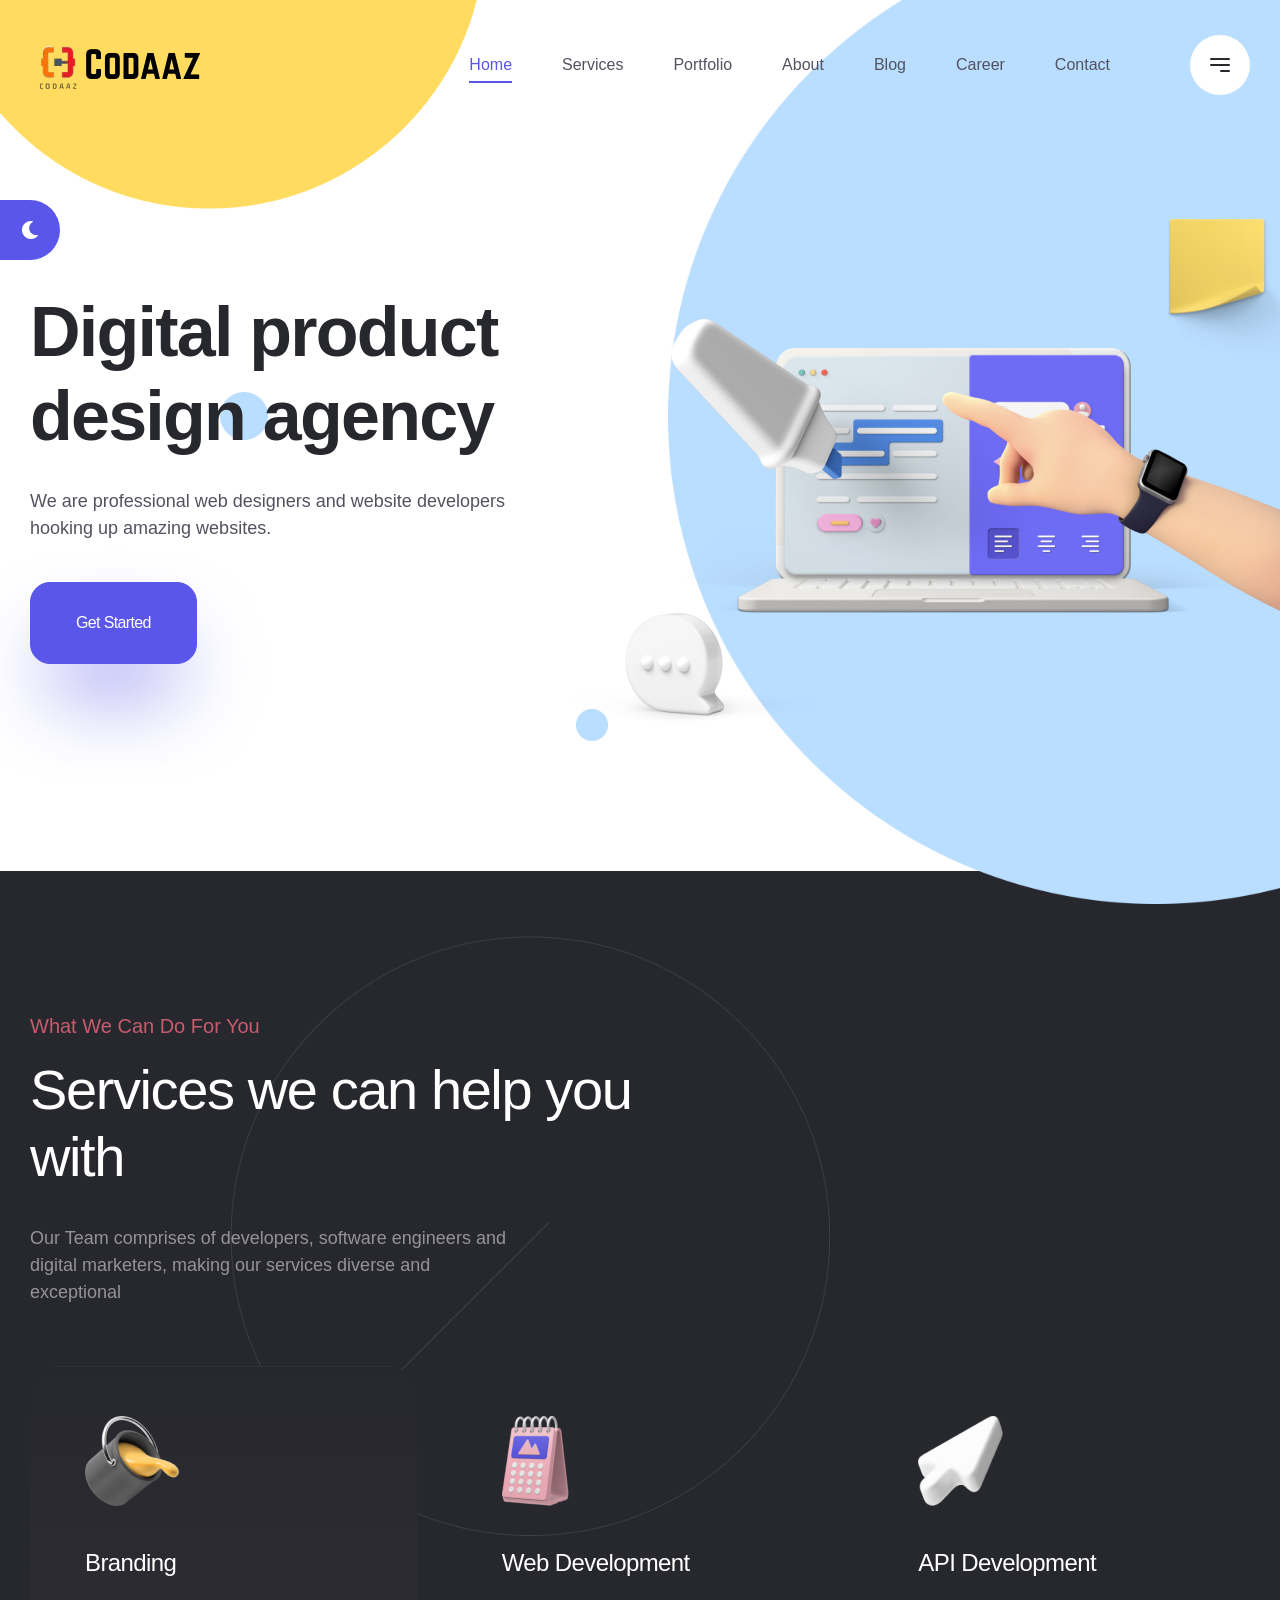
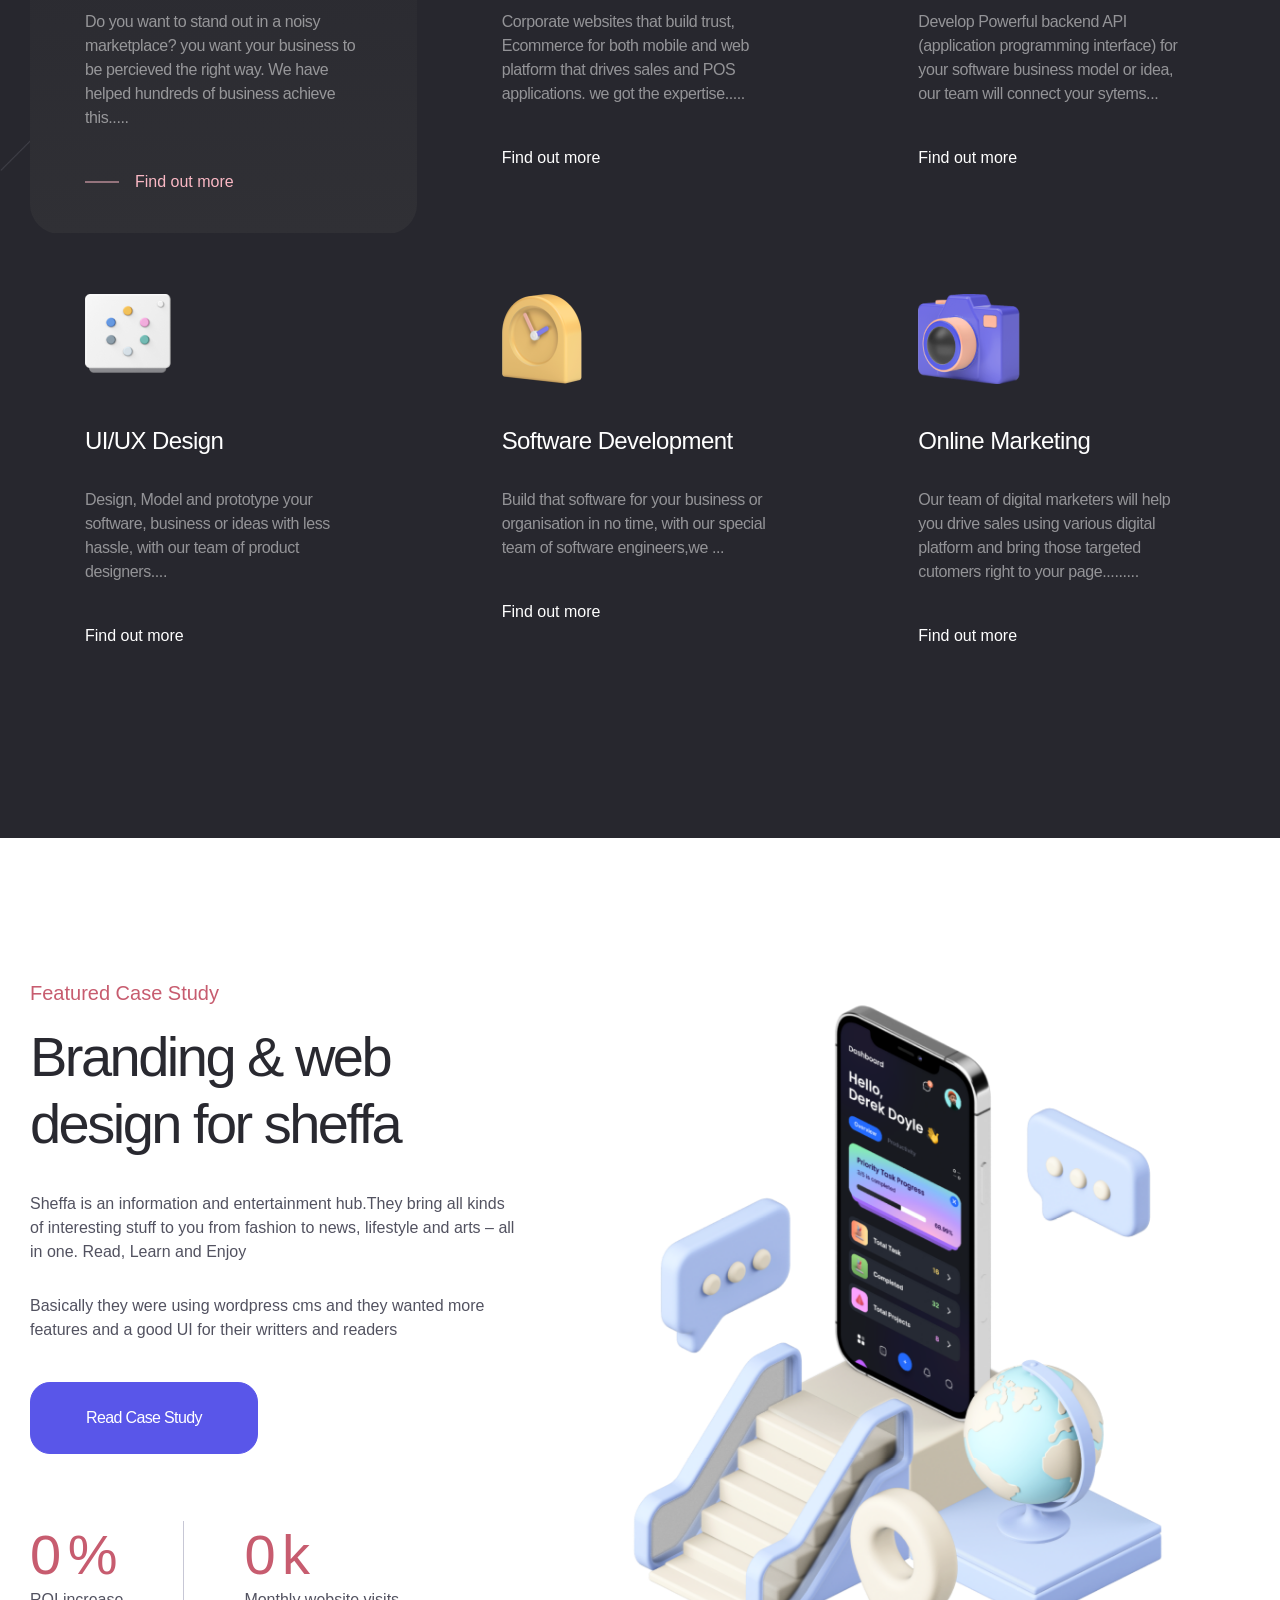
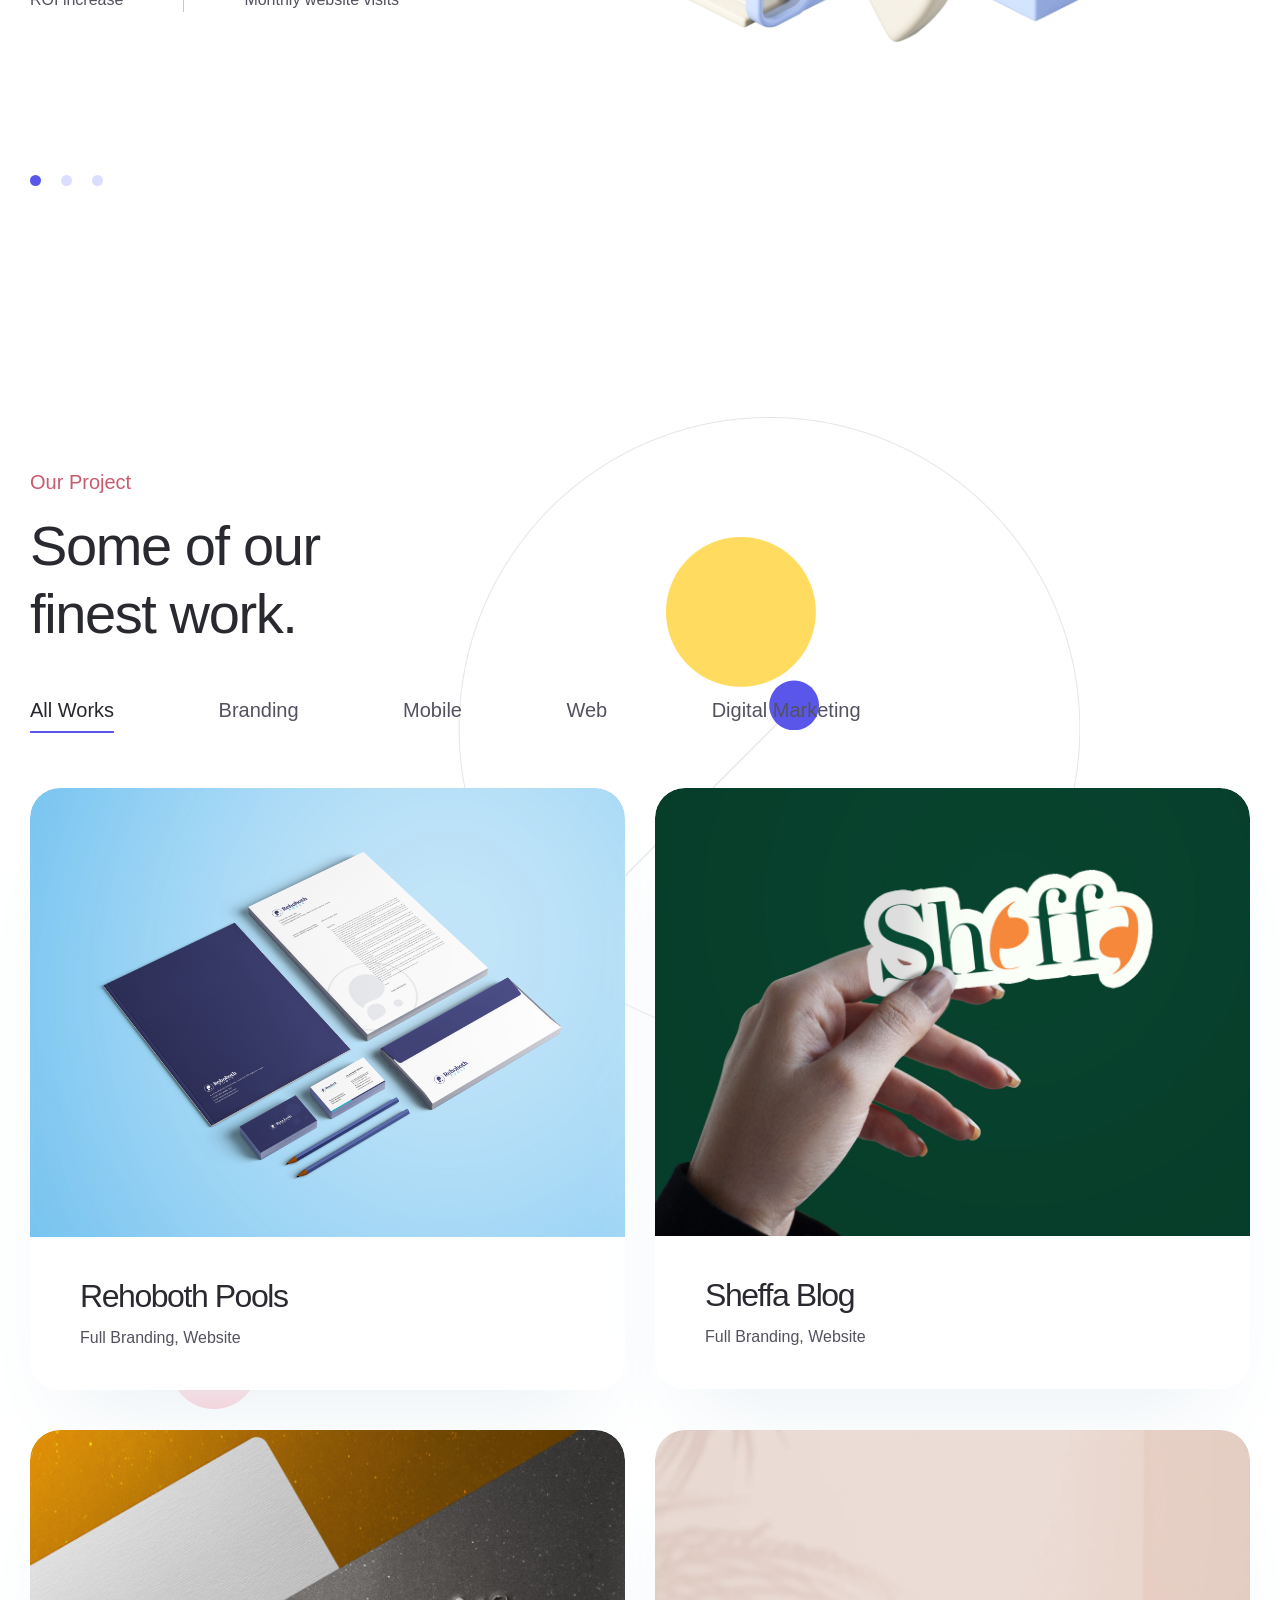
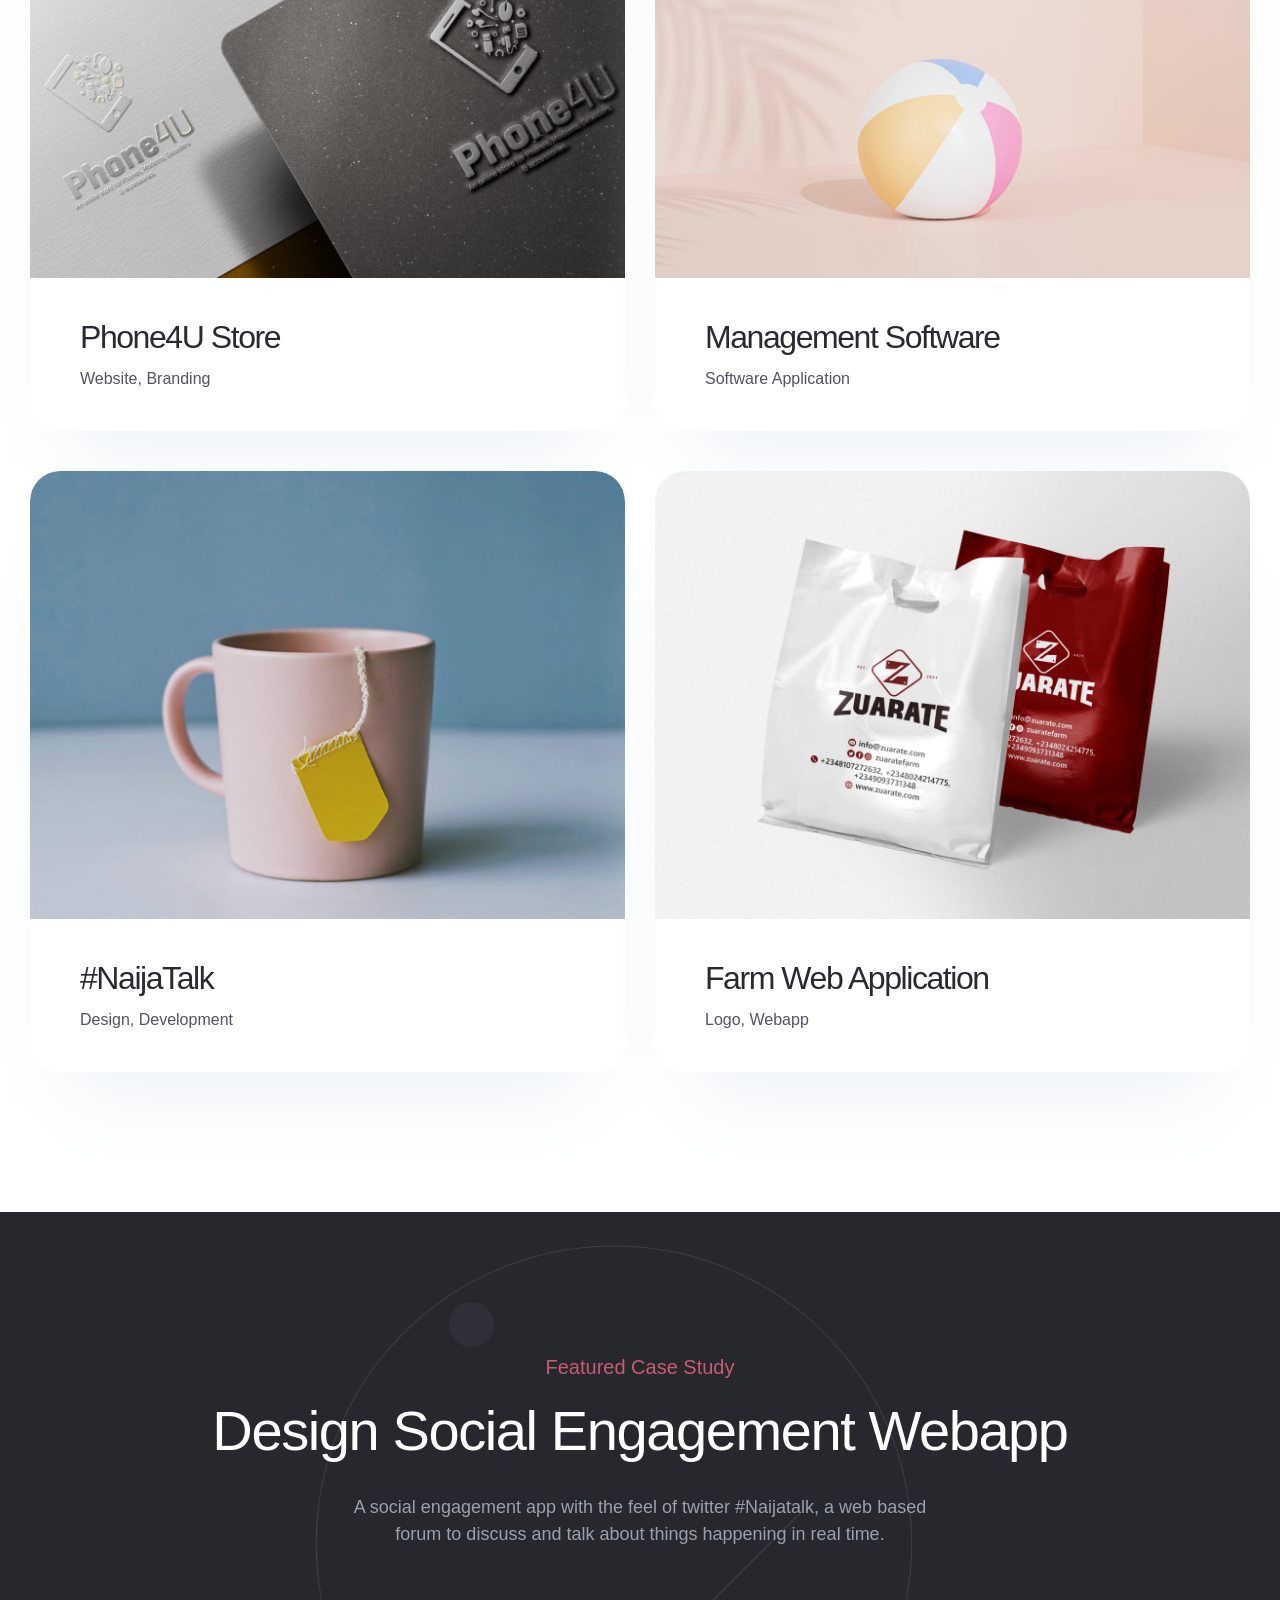
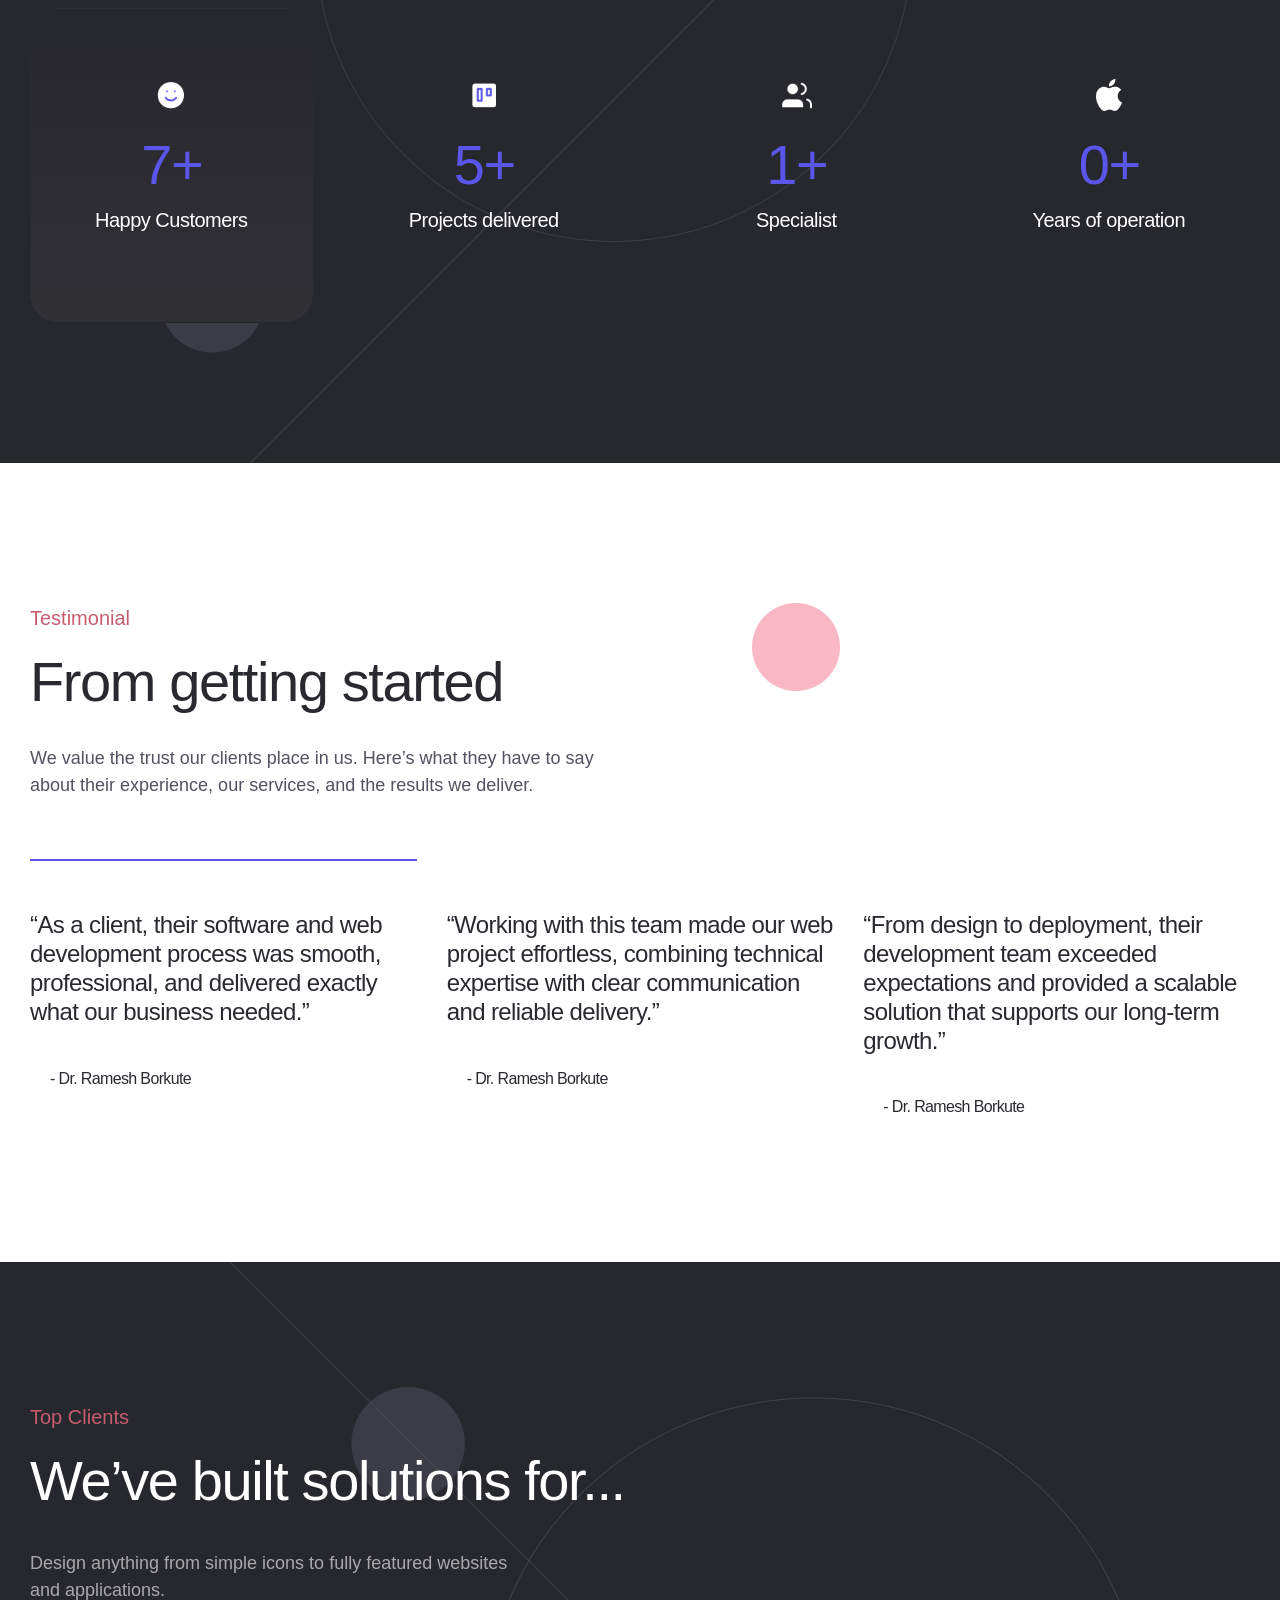
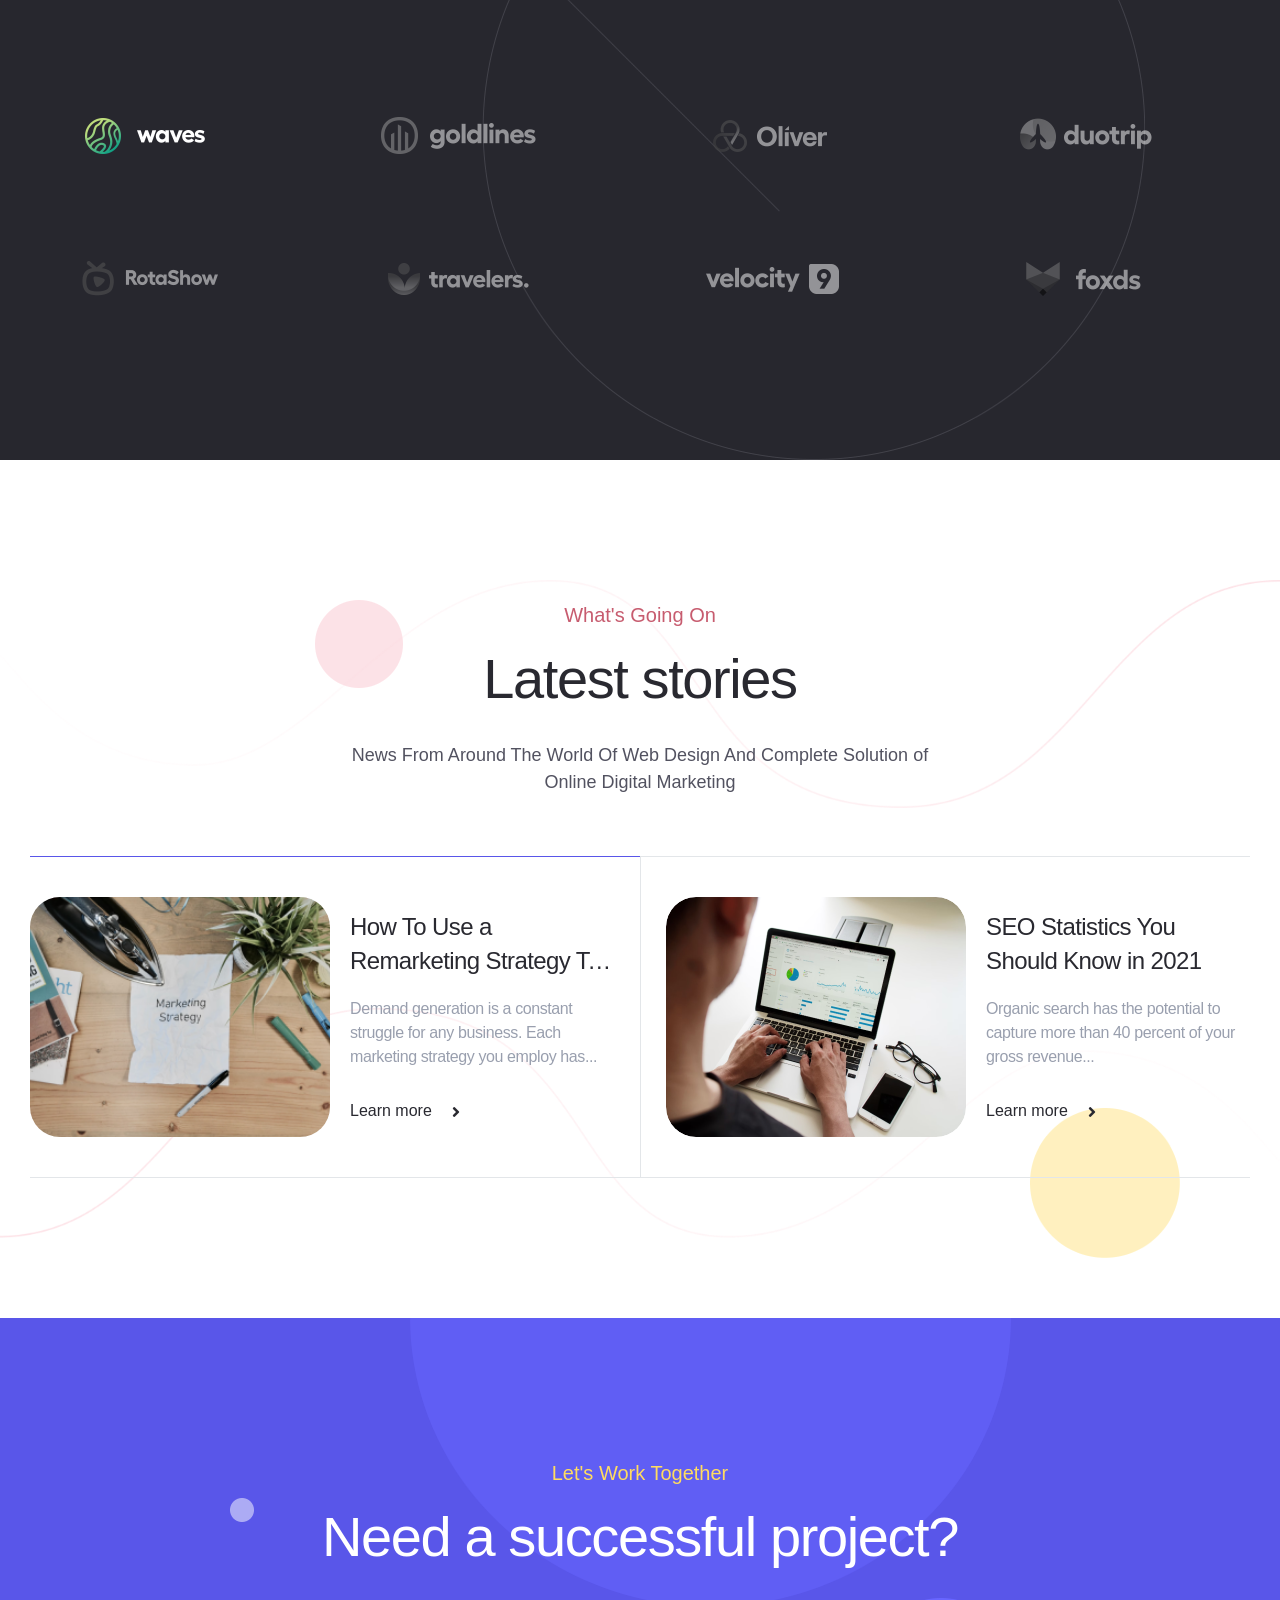
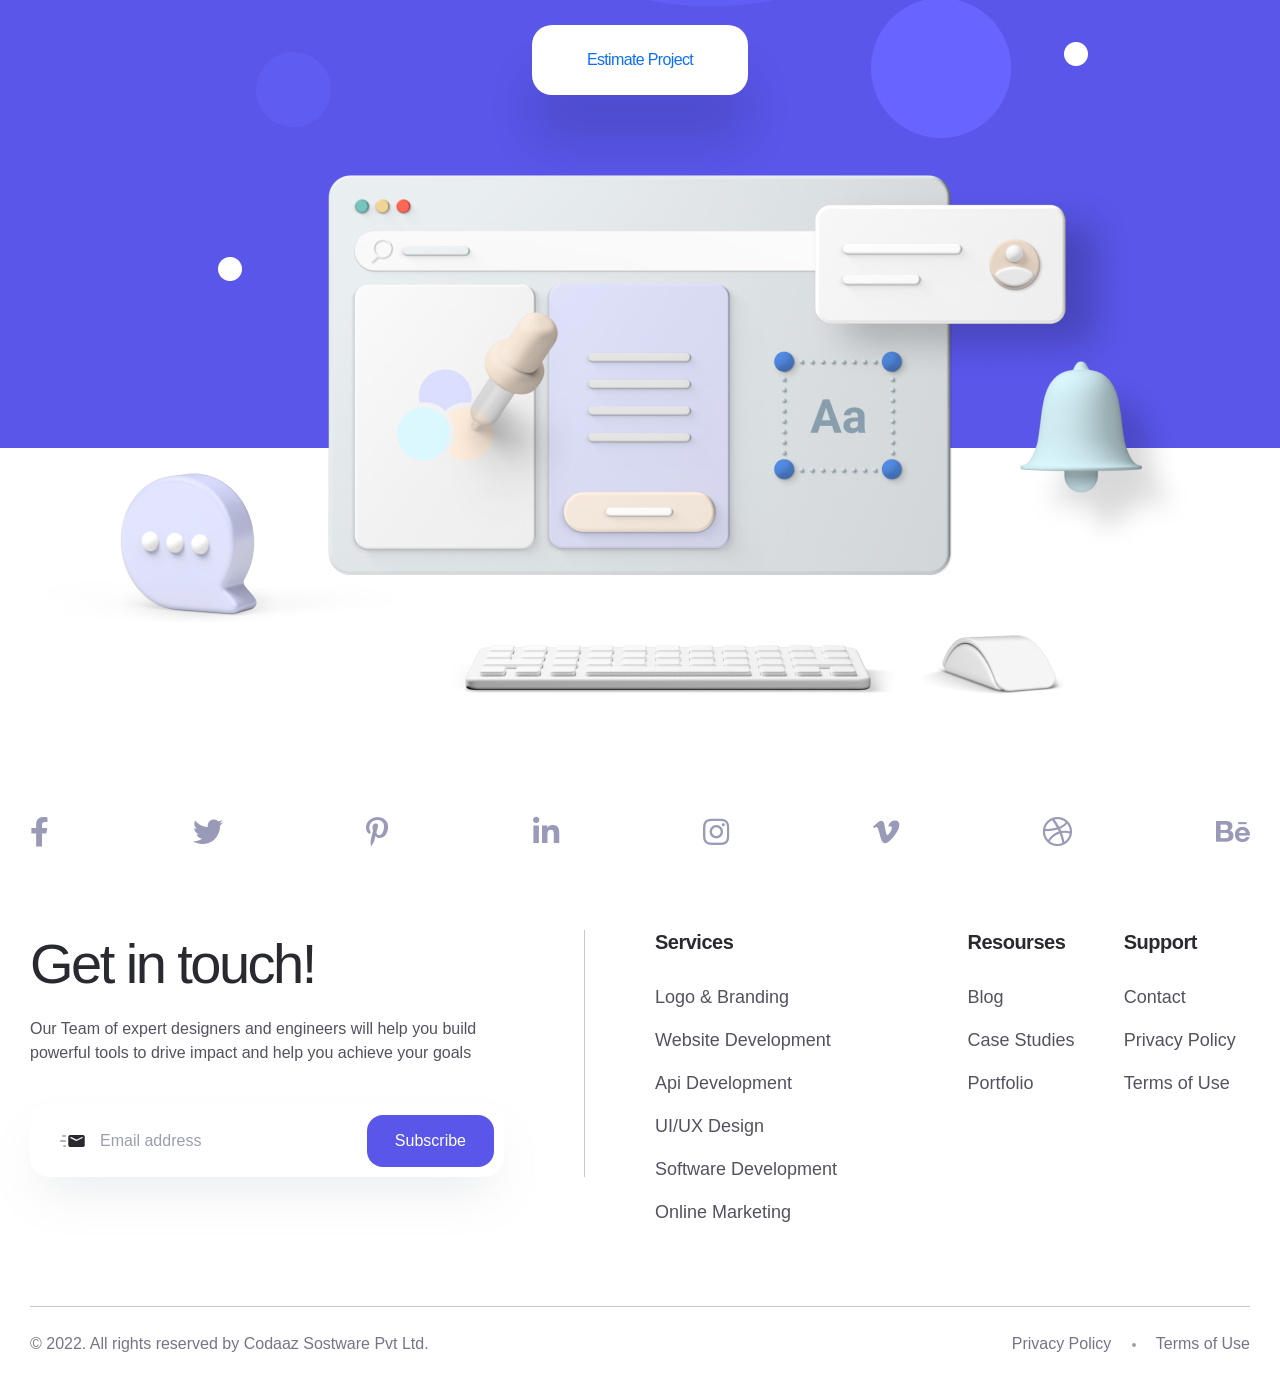
==== index.html @ ac92e52f "Initial commit Initial commit" ====
﻿<!DOCTYPE html>
<html class="no-js" lang="en">

<head>
    <!-- Meta Data -->
    <meta charset="UTF-8">
    <meta http-equiv="X-UA-Compatible" content="IE=edge">
    <title>Codaaz | Hire developers & Provide Digital Solution</title>
    <meta name="description" content="">
    <meta name="viewport" content="width=device-width, initial-scale=1, shrink-to-fit=no">
    <!-- Favicon -->
    <link rel="shortcut icon" type="image/x-icon" href="assets/media/favicon_io (1)/android-chrome-192x192.png">
    <link rel="shortcut icon" type="image/x-icon" href="assets/media/favicon_io (1)/android-chrome-512x512.png">
    <link rel="shortcut icon" type="image/x-icon" href="assets/media/favicon_io (1)/apple-touch-icon.png">
    <link rel="shortcut icon" type="image/x-icon" href="assets/media/favicon_io (1)/favicon-16x16.png">
    <link rel="shortcut icon" type="image/x-icon" href="assets/media/favicon_io (1)/favicon-32x32.png">
    <link rel="shortcut icon" type="image/x-icon" href="assets/media/favicon_io (1)/favicon.ico">
    <link rel="stylesheet" href="assets/css/vendor/bootstrap.min.css">
    <link rel="stylesheet" href="assets/css/vendor/font-awesome.css">
    <link rel="stylesheet" href="assets/css/vendor/slick.css">
    <link rel="stylesheet" href="assets/css/vendor/slick-theme.css">
    <link rel="stylesheet" href="assets/css/vendor/sal.css">
    <link rel="stylesheet" href="assets/css/vendor/magnific-popup.css">
    <link rel="stylesheet" href="assets/css/vendor/green-audio-player.min.css">

    <!-- Site Stylesheet -->
    <link rel="stylesheet" href="assets/css/app.css">

</head>

<body class="sticky-header">
    
    <a href="#main-wrapper" id="backto-top" class="back-to-top">
        <i class="far fa-angle-double-up"></i>
    </a>

    <!-- Preloader Start Here -->
    <div id="preloader"></div>
    <!-- Preloader End Here -->

    <div class="my_switcher d-none d-lg-block">
        <ul>
            <li title="Light Mode">
                <a href="javascript:void(0)" class="setColor light" data-theme="light">
                    <i class="fal fa-lightbulb-on"></i>
                </a>
            </li>
            <li title="Dark Mode">
                <a href="javascript:void(0)" class="setColor dark" data-theme="dark">
                    <i class="fas fa-moon"></i>
                </a>
            </li>
        </ul>
    </div>

    <div id="main-wrapper" class="main-wrapper">

        <!--=====================================-->
        <!--=        Header Area Start       	=-->
        <!--=====================================-->
        <header class="header axil-header header-style-1">
            <div id="axil-sticky-placeholder"></div>
            <div class="axil-mainmenu">
                <div class="container">
                    <div class="header-navbar">
                        <div class="header-logo">
                            <a href="index-1.html"><img class="light-version-logo" src="assets/media/Codaaz1-logo.png" alt="logo"></a>
                            <a href="index-1.html"><img class="dark-version-logo" src="assets/media/Codaaz2-logo.png" alt="logo"></a>
                            <a href="index-1.html"><img class="sticky-logo" src="assets/media/Codaaz1-logo.png" alt="logo"></a>
                        </div>
                        <div class="header-main-nav">
                            <!-- Start Mainmanu Nav -->
                            <nav class="mainmenu-nav" id="mobilemenu-popup">
                                <div class="d-block d-lg-none">
                                    <div class="mobile-nav-header">
                                        <div class="mobile-nav-logo">
                                            <a href="index-1.html">
                                                <img class="light-mode" src="assets/media/Codaaz1-logo.png" alt="Site Logo">
                                                <img class="dark-mode" src="assets/media/Codaaz2-logo.png" alt="Site Logo">
                                            </a>
                                        </div>
                                        <button class="mobile-menu-close" data-bs-dismiss="offcanvas"><i class="fas fa-times"></i></button>
                                    </div>
                                </div>
                                <ul class="mainmenu">
                                    <li><a href="index.html">Home</a></li>
                                    <li><a href="service.html">Services</a></li>
                                    <li><a href="portfolio.html">Portfolio</a></li>
                                    <li><a href="about-us.html">About</a></li>                                    
                                    <li><a href="blog.html">Blog</a></li>
                                    <li><a href="careers.html">Career</a></li>
                                    <li><a href="contact.html">Contact</a></li>
                                </ul>
                            </nav>
                            <!-- End Mainmanu Nav -->
                        </div>
                        <div class="header-action">
                            <ul class="list-unstyled">
                                <li class="sidemenu-btn d-lg-block d-none">
                                    <button class="btn-wrap" data-bs-toggle="offcanvas" data-bs-target="#offcanvasMenuRight">
                                        <span></span>
                                        <span></span>
                                        <span></span>
                                    </button>
                                </li>
                                <li class="mobile-menu-btn sidemenu-btn d-lg-none d-block">
                                    <button class="btn-wrap" data-bs-toggle="offcanvas" data-bs-target="#mobilemenu-popup">
                                        <span></span>
                                        <span></span>
                                        <span></span>
                                    </button>
                                </li>
                                <li class="my_switcher d-block d-lg-none">
                                    <ul>
                                        <li title="Light Mode">
                                            <a href="javascript:void(0)" class="setColor light" data-theme="light">
                                                <i class="fal fa-lightbulb-on"></i>
                                            </a>
                                        </li>
                                        <li title="Dark Mode">
                                            <a href="javascript:void(0)" class="setColor dark" data-theme="dark">
                                                <i class="fas fa-moon"></i>
                                            </a>
                                        </li>
                                    </ul>
                                </li>
                            </ul>
                        </div>
                    </div>
                </div>
            </div>
        </header>
        <!--=====================================-->
        <!--=        Banner Area Start         =-->
        <!--=====================================-->
        <section class="banner banner-style-1">
            <div class="container">
                <div class="row align-items-center">
                    <div class="col-lg-6">
                        <div class="banner-content" data-sal="slide-up" data-sal-duration="1000" data-sal-delay="100">
                            <h1 class="title">Digital product design agency</h1>
                            <span class="subtitle">We are professional web designers and website developers hooking up amazing websites.</span>
                            <a href="contact.html" class="axil-btn btn-fill-primary btn-large">Get Started</a>
                        </div>
                    </div>
                    <div class="col-lg-6">
                        <div class="banner-thumbnail">
                            <div class="large-thumb" data-sal="zoom-in" data-sal-duration="500" data-sal-delay="300">
                                <img src="assets/media/banner/laptop.png" alt="Laptop">
                            </div>
                            <ul class="list-unstyled shape-group">
                                <li class="shape shape-1" data-sal="slide-right" data-sal-duration="500" data-sal-delay="400">
                                    <img src="assets/media/banner/marker.png" alt="Marker">
                                </li>
                                <li class="shape shape-2" data-sal="slide-right" data-sal-duration="500" data-sal-delay="500">
                                    <img src="assets/media/banner/chat-icon.png" alt="Chat">
                                </li>
                                <li class="shape shape-3" data-sal="slide-left" data-sal-duration="500" data-sal-delay="600">
                                    <img src="assets/media/banner/sticker.png" alt="sticker">
                                </li>
                            </ul>
                        </div>
                    </div>
                </div>
            </div>
            <ul class="list-unstyled shape-group-13">
                <li class="shape shape-1" data-sal="slide-down" data-sal-duration="500" data-sal-delay="100">
                    <img src="assets/media/others/bubble-18.png" alt="Bubble">
                </li>
                <li class="shape shape-2" data-sal="slide-left" data-sal-duration="500" data-sal-delay="200">
                    <img src="assets/media/others/bubble-19.png" alt="Bubble">
                </li>
                <li class="shape shape-3" data-sal="slide-left" data-sal-duration="500" data-sal-delay="700">
                    <img src="assets/media/others/hand-2.png" alt="Hand">
                </li>
                <li class="shape shape-4" data-sal="slide-left" data-sal-duration="500" data-sal-delay="700">
                    <img src="assets/media/others/bubble-14.png" alt="Bubble">
                </li>
                <li class="shape shape-5" data-sal="slide-left" data-sal-duration="500" data-sal-delay="700">
                    <img src="assets/media/others/bubble-14.png" alt="Bubble">
                </li>
            </ul>
        </section>
        <!--=====================================-->
        <!--=        Service Area Start         =-->
        <!--=====================================-->
        <section class="section section-padding-equal bg-color-dark">
            <div class="container">
                <div class="section-heading heading-light-left">
                    <span class="subtitle">What We Can Do For You</span>
                    <h2 class="title">Services we can help you with</h2>
                    <p class="opacity-50">Our Team comprises of developers, software engineers and digital marketers, making our services diverse and exceptional</p>
                </div>
                <div class="row">
                    <div class="col-lg-4 col-md-6" data-sal="slide-up" data-sal-duration="800" data-sal-delay="100">
                        <div class="services-grid active">
                            <div class="thumbnail">
                                <img src="assets/media/icon/icon-1.png" alt="icon">
                            </div>
                            <div class="content">
                                <h5 class="title"> <a href="service-design.html">Branding</a></h5>
                                <p>Do you want to stand out in a noisy marketplace? you want your business to be percieved the right way. We have helped hundreds of business achieve this.....</p>
                                <a href="service-design.html" class="more-btn">Find out more</a>
                            </div>
                        </div>
                    </div>
                    <div class="col-lg-4 col-md-6" data-sal="slide-up" data-sal-duration="800" data-sal-delay="200">
                        <div class="services-grid">
                            <div class="thumbnail">
                                <img src="assets/media/icon/icon-2.png" alt="icon">
                            </div>
                            <div class="content">
                                <h5 class="title"> <a href="service-development.html">Web Development</a></h5>
                                <p>Corporate websites that build trust, Ecommerce for both mobile and web platform that drives sales and POS applications. we got the expertise.....</p>
                                <a href="service-development.html" class="more-btn">Find out more</a>
                            </div>
                        </div>
                    </div>
                    <div class="col-lg-4 col-md-6" data-sal="slide-up" data-sal-duration="800" data-sal-delay="300">
                        <div class="services-grid">
                            <div class="thumbnail">
                                <img src="assets/media/icon/icon-3.png" alt="icon">
                            </div>
                            <div class="content">
                                <h5 class="title"> <a href="service-marketing.html">API Development</a></h5>
                                <p>Develop Powerful backend API (application programming interface) for your software business model or idea, our team will connect your sytems...</p>
                                <a href="service-marketing.html" class="more-btn">Find out more</a>
                            </div>
                        </div>
                    </div>
                    <div class="col-lg-4 col-md-6" data-sal="slide-up" data-sal-duration="800" data-sal-delay="100">
                        <div class="services-grid">
                            <div class="thumbnail">
                                <img src="assets/media/icon/icon-4.png" alt="icon">
                            </div>
                            <div class="content">
                                <h5 class="title"> <a href="service-business.html">UI/UX Design</a></h5>
                                <p>Design, Model and prototype your software, business or ideas with less hassle, with our team of product designers....</p>
                                <a href="service-business.html" class="more-btn">Find out more</a>
                            </div>
                        </div>
                    </div>
                    <div class="col-lg-4 col-md-6" data-sal="slide-up" data-sal-duration="800" data-sal-delay="200">
                        <div class="services-grid">
                            <div class="thumbnail">
                                <img src="assets/media/icon/icon-5.png" alt="icon">
                            </div>
                            <div class="content">
                                <h5 class="title"> <a href="service-technology.html">Software Development</a></h5>
                                <p>Build that software for your business or organisation in no time, with our special team of software engineers,we ...</p>
                                <a href="service-technology.html" class="more-btn">Find out more</a>
                            </div>
                        </div>
                    </div>
                    <div class="col-lg-4 col-md-6" data-sal="slide-up" data-sal-duration="800" data-sal-delay="300">
                        <div class="services-grid">
                            <div class="thumbnail">
                                <img src="assets/media/icon/icon-6.png" alt="icon">
                            </div>
                            <div class="content">
                                <h5 class="title"> <a href="service-content-strategy.html">Online Marketing</a></h5>
                                <p>Our team of digital marketers will help you drive sales using various digital platform and bring those targeted cutomers right to your page.........</p>
                                <a href="service-content-strategy.html" class="more-btn">Find out more</a>
                            </div>
                        </div>
                    </div>
                </div>
            </div>
            <ul class="list-unstyled shape-group-10">
                <li class="shape shape-1"><img src="assets/media/others/circle-1.png" alt="Circle"></li>
                <li class="shape shape-2"><img src="assets/media/others/line-3.png" alt="Circle"></li>
                <li class="shape shape-3"><img src="assets/media/others/bubble-5.png" alt="Circle"></li>
            </ul>
        </section>
        <!--=====================================-->
        <!--=       Case Study Area Start       =-->
        <!--=====================================-->
        <section class="section section-padding-equal case-study-featured-area">
            <div class="container">
                <div class="row">
                    <div class="col-xl-5 col-lg-6" data-sal="slide-right" data-sal-duration="800">
                        <div class="slick-slider slick-dot-nav featured-content" data-slick='{"infinite": true,"arrows": false, "dots": true, "slidesToShow": 1, "asNavFor": ".featured-thumbnail"}'>
                            <div class="slick-slide">
                                <div class="case-study-featured">
                                    <div class="section-heading heading-left">
                                        <span class="subtitle">Featured Case Study</span>
                                        <h2 class="title">Branding &amp; web design for sheffa</h2>
                                        <p>Sheffa is an information and entertainment hub.They bring all kinds of interesting stuff to you from fashion to news, lifestyle and arts – all in one. Read, Learn and Enjoy</p>
                                        <p>Basically they were using wordpress cms and they wanted more features and a good UI for their writters and readers</p>
                                        <a href="single-case-study.html" class="axil-btn btn-fill-primary btn-large">Read Case Study</a>
                                    </div>
                                    <div class="case-study-counterup">
                                        <div class="single-counterup">
                                            <h2 class="count-number">
                                                <span class="number count">15</span>
                                                <span class="symbol">%</span>
                                            </h2>
                                            <span class="counter-title">ROI increase</span>
                                        </div>
                                        <div class="single-counterup">
                                            <h2 class="count-number">
                                                <span class="number count">60</span>
                                                <span class="symbol">k</span>
                                            </h2>
                                            <span class="counter-title">Monthly website visits</span>
                                        </div>
                                    </div>
                                </div>
                            </div>
                            <div class="slick-slide">
                                <div class="case-study-featured">
                                    <div class="section-heading heading-left">
                                        <span class="subtitle">Featured Case Study</span>
                                        <h2 class="title">Web development & Branding for Zuarate Farms</h2>
                                        <p>Zuarate Farms is a premiere one-stop shop for live animals – from cows to goats, rams, chickens and snails. Our livestock is fed with grass and sustainable spent grain – never compromising our gold standard as the custodians of livestock. We sell, slaughter, clean and deliver livestock to locations across Lagos.</p>
                                        <p>Zuarate farms wanted an online presesnce that breached the gap between them and their customers</p>
                                        <a href="single-case-study.html" class="axil-btn btn-fill-primary btn-large">Read Case Study</a>
                                    </div>
                                    <div class="case-study-counterup">
                                        <div class="single-counterup">
                                            <h2 class="count-number">
                                                <span class="number count">15</span>
                                                <span class="symbol">%</span>
                                            </h2>
                                            <span class="counter-title">ROI increase</span>
                                        </div>
                                        <div class="single-counterup">
                                            <h2 class="count-number">
                                                <span class="number count">60</span>
                                                <span class="symbol">k</span>
                                            </h2>
                                            <span class="counter-title">Monthly website visits</span>
                                        </div>
                                    </div>
                                </div>
                            </div>
                            <div class="slick-slide">
                                <div class="case-study-featured">
                                    <div class="section-heading heading-left">
                                        <span class="subtitle">Featured Case Study</span>
                                        <h2 class="title">Ecommerce Solution for Phone4U LTD</h2>
                                        <p>Phone4U LTD is an online store for your Gadget and acessories, a big dealer who specializes in selling phones, internet modern and decoders, they wanted ecommerce web application for their business</p>
                                        <p>They wanted an ecommerce solution their store and we brought simplicity and automation to the game</p>
                                        <a href="single-case-study.html" class="axil-btn btn-fill-primary btn-large">Read Case Study</a>
                                    </div>
                                    <div class="case-study-counterup">
                                        <div class="single-counterup">
                                            <h2 class="count-number">
                                                <span class="number count">15</span>
                                                <span class="symbol">%</span>
                                            </h2>
                                            <span class="counter-title">ROI increase</span>
                                        </div>
                                        <div class="single-counterup">
                                            <h2 class="count-number">
                                                <span class="number count">60</span>
                                                <span class="symbol">k</span>
                                            </h2>
                                            <span class="counter-title">Monthly website visits</span>
                                        </div>
                                    </div>
                                </div>
                            </div>
                        </div>
                    </div>
                    <div class="col-xl-7 col-lg-6 d-none d-lg-block" data-sal="slide-left" data-sal-duration="800">
                        <div class="slick-slider slick-dot-nav featured-thumbnail" data-slick='{"infinite": true,"arrows": false, "dots": false, "fade": true, "slidesToShow": 1, "asNavFor": ".featured-content"}'>
                            <div class="slick-slide">
                                <div class="case-study-featured-thumb">
                                    <img src="assets/media/others/case-study-4.png" alt="travel">
                                </div>
                            </div>
                            <div class="slick-slide">
                                <div class="case-study-featured-thumb">
                                    <img src="assets/media/others/case-study-5.png" alt="travel">
                                </div>
                            </div>
                            <div class="slick-slide">
                                <div class="case-study-featured-thumb">
                                    <img src="assets/media/others/case-study-6.png" alt="travel">
                                </div>
                            </div>
                        </div>
                    </div>
                </div>
            </div>
        </section>
        <!--=====================================-->
        <!--=        About Area Start         =-->
        <!--=====================================-->
        <!-- <section class="section section-padding-equal bg-color-light">
            <div class="container">
                <div class="row align-items-center">
                    <div class="col-lg-6" data-sal="slide-up" data-sal-duration="800">
                        <div class="about-us">
                            <div class="section-heading heading-left mb-0">
                                <span class="subtitle">About Us</span>
                                <h2 class="title mb--40">We do design, code & deploy.</h2>
                                <p>We build Digital Products; Websites, Apps, Softwares and help businesses like yours achieve Top-Notch  Branding and Digital Marketing goals.</p>
                                <p>We are a solution-driven team passionate about your business success, executing every project with Strategy, Tenacity, and Excellent delivery in mind.</p>
                            </div>
                        </div>
                    </div>
                    <div class="col-xl-5 col-lg-6 offset-xl-1" data-sal="slide-up" data-sal-duration="800" data-sal-delay="100">
                        <div class="contact-form-box">
                            <h3 class="title">Get a consultation</h3>
                            <form method="POST" action="mail.php" class="axil-contact-form">
                                <div class="form-group">
                                    <label>Name</label>
                                    <input type="text" class="form-control" name="contact-name" placeholder="John Smith">
                                </div>
                                <div class="form-group">
                                    <label>Email</label>
                                    <input type="email" class="form-control" name="contact-email" placeholder="example@mail.com">
                                </div>
                                <div class="form-group mb--40">
                                    <label>Phone</label>
                                    <input type="tel" class="form-control" name="contact-company" placeholder="+123456789">
                                </div>
                                <div class="form-group">
                                    <button type="submit" class="axil-btn btn-fill-primary btn-fluid btn-primary" name="submit-btn">Get Free Quote</button>
                                </div>
                                <input type="hidden" class="form-control" name="contact-message" value="Null">
                            </form>
                        </div>
                    </div>
                </div>
            </div>
            <ul class="shape-group-6 list-unstyled">
                <li class="shape shape-1"><img src="assets/media/others/bubble-7.png" alt="Bubble"></li>
                <li class="shape shape-2"><img src="assets/media/others/line-4.png" alt="line"></li>
                <li class="shape shape-3"><img src="assets/media/others/line-5.png" alt="line"></li>
            </ul>
        </section> -->
        <!--=====================================-->
        <!--=        Project Area Start         =-->
        <!--=====================================-->
        <section class="section section-padding-2">
            <div class="container">
                <div class="section-heading heading-left mb--40">
                    <span class="subtitle">Our Project</span>
                    <h2 class="title">Some of our <br> finest work.</h2>
                </div>
                <div class="axil-isotope-wrapper">
                    <div class="isotope-button isotope-project-btn">
                        <button data-filter="*" class="is-checked"><span class="filter-text">All Works</span></button>
                        <button data-filter=".branding"><span class="filter-text">Branding</span></button>
                        <button data-filter=".mobile"><span class="filter-text">Mobile</span></button>
                        <button data-filter=".web"><span class="filter-text">Web</span></button>
                        <button data-filter=".marketing"><span class="filter-text">Digital Marketing</span></button>
                    </div>
                    <div class="row row-35 isotope-list">
                        <div class="col-md-6 project branding">
                            <div class="project-grid">
                                <div class="thumbnail">
                                    <a href="single-portfolio.html">
                                        <img src="assets/media/project/Corporate_Letterhead.jpg" alt="project">
                                    </a>
                                </div>
                                <div class="content">
                                    <h4 class="title"><a href="single-portfolio.html">Rehoboth Pools</a></h4>
                                    <span class="subtitle">Full Branding, Website</span>
                                </div>
                            </div>
                        </div>
                        <div class="col-md-6 project mobile">
                            <div class="project-grid">
                                <div class="thumbnail">
                                    <a href="single-portfolio.html">
                                        <img src="assets/media/project/sheffa-hand.png" alt="project">
                                    </a>
                                </div>
                                <div class="content">
                                    <h4 class="title"><a href="single-portfolio.html">Sheffa Blog</a></h4>
                                    <span class="subtitle">Full Branding, Website</span>
                                </div>
                            </div>
                        </div>
                        <div class="col-md-6 project branding">
                            <div class="project-grid">
                                <div class="thumbnail">
                                    <a href="single-portfolio.html">
                                        <img src="assets/media/project/phone4u.png" alt="project">
                                    </a>
                                </div>
                                <div class="content">
                                    <h4 class="title"><a href="single-portfolio.html">Phone4U Store</a></h4>
                                    <span class="subtitle">Website, Branding</span>
                                </div>
                            </div>
                        </div>
                        <div class="col-md-6 project mobile">
                            <div class="project-grid">
                                <div class="thumbnail">
                                    <a href="single-portfolio.html">
                                        <img src="assets/media/project/project-4.png" alt="project">
                                    </a>
                                </div>
                                <div class="content">
                                    <h4 class="title"><a href="single-portfolio.html">Management Software</a></h4>
                                    <span class="subtitle">Software Application</span>
                                </div>
                            </div>
                        </div>
                        <div class="col-md-6 project branding">
                            <div class="project-grid">
                                <div class="thumbnail">
                                    <a href="single-portfolio.html">
                                        <img src="assets/media/project/project-5.png" alt="project">
                                    </a>
                                </div>
                                <div class="content">
                                    <h4 class="title"><a href="single-portfolio.html">#NaijaTalk</a></h4>
                                    <span class="subtitle">Design, Development</span>
                                </div>
                            </div>
                        </div>
                        <div class="col-md-6 project mobile">
                            <div class="project-grid">
                                <div class="thumbnail">
                                    <a href="single-portfolio.html">
                                        <img src="assets/media/project/Zuarate.png" alt="project">
                                    </a>
                                </div>
                                <div class="content">
                                    <h4 class="title"><a href="single-portfolio.html">Farm Web Application</a></h4>
                                    <span class="subtitle">Logo, Webapp</span>
                                </div>
                            </div>
                        </div>
                    </div>
                </div>
            </div>
            <ul class="shape-group-7 list-unstyled">
                <li class="shape shape-1"><img src="assets/media/others/circle-2.png" alt="circle"></li>
                <li class="shape shape-2"><img src="assets/media/others/bubble-2.png" alt="Line"></li>
                <li class="shape shape-3"><img src="assets/media/others/bubble-1.png" alt="Line"></li>
            </ul>
        </section>
        <!--=====================================-->
        <!--=        Counter Up Area Start      =-->
        <!--=====================================-->
        <section class="section section-padding bg-color-dark">
            <div class="container">
                <div class="section-heading heading-light">
                    <span class="subtitle">Featured Case Study</span>
                    <h2 class="title">Design Social Engagement Webapp</h2>
                    <p>A social engagement app with the feel of twitter #Naijatalk, a web based forum to discuss and talk about things happening in real time.</p>
                </div>
                <div class="row">
                    <div class="col-lg-3 col-6" data-sal="slide-up" data-sal-duration="800" data-sal-delay="100">
                        <div class="counterup-progress active">
                            <div class="icon">
                                <img src="assets/media/icon/icon-7.png" alt="Apple">
                            </div>
                            <div class="count-number h2">
                                <span class="number count">40</span>
                                <span class="symbol">+</span>
                            </div>
                            <h6 class="title">Happy Customers</h6>
                        </div>
                    </div>
                    <div class="col-lg-3 col-6" data-sal="slide-up" data-sal-duration="800" data-sal-delay="200">
                        <div class="counterup-progress">
                            <div class="icon">
                                <img src="assets/media/icon/icon-8.png" alt="Apple">
                            </div>
                            <div class="count-number h2">
                                <span class="number count">27</span>
                                <span class="symbol">+</span>
                            </div>
                            <h6 class="title">Projects delivered</h6>
                        </div>
                    </div>
                    <div class="col-lg-3 col-6" data-sal="slide-up" data-sal-duration="800" data-sal-delay="300">
                        <div class="counterup-progress">
                            <div class="icon">
                                <img src="assets/media/icon/icon-9.png" alt="Apple">
                            </div>
                            <div class="count-number h2">
                                <span class="number count">10</span>
                                <span class="symbol">+</span>
                            </div>
                            <h6 class="title">Specialist</h6>
                        </div>
                    </div>
                    <div class="col-lg-3 col-6" data-sal="slide-up" data-sal-duration="800" data-sal-delay="400">
                        <div class="counterup-progress">
                            <div class="icon">
                                <img src="assets/media/icon/apple.png" alt="Apple">
                            </div>
                            <div class="count-number h2">
                                <span class="number count">4</span>
                                <span class="symbol">+</span>
                            </div>
                            <h6 class="title">Years of operation</h6>
                        </div>
                    </div>
                </div>
            </div>
            <ul class="shape-group-5 list-unstyled">
                <li class="shape shape-1"><img src="assets/media/others/circle-1.png" alt="line"></li>
                <li class="shape shape-2"><img src="assets/media/others/line-3.png" alt="line"></li>
                <li class="shape shape-3"><img src="assets/media/others/bubble-5.png" alt="line"></li>
                <li class="shape shape-4"><img src="assets/media/others/bubble-6.png" alt="line"></li>
            </ul>
        </section>
        <!--=====================================-->
        <!--=        Testimonial Area Start      =-->
        <!--=====================================-->
        <section class="section section-padding">
            <div class="container">
                <div class="section-heading heading-left">
                    <span class="subtitle">Testimonial</span>
                    <h2 class="title">From getting started</h2>
                    <p>We value the trust our clients place in us. Here’s what they have to say about their experience, our services, and the results we deliver.</p>
                </div>
                <div class="row">
                    <div class="col-lg-4" data-sal="slide-up" data-sal-duration="1000" data-sal-delay="100">
                        <div class="testimonial-grid active">
                            <!-- <span class="social-media"><img src="assets/media/icon/yelp-2.png" alt="Yelp"></span> -->
                            <p>“As a client, their software and web development process was smooth, professional, and delivered exactly what our business needed.”</p>
                            <div class="author-info">
                                <div class="thumb">
                                    <!-- <img src="assets/media/testimonial/testimonial-1.png" alt="Google Review"> -->
                                </div>
                                <div class="content">
                                    <span class="name">- Dr. Ramesh Borkute</span>
                                    <!-- <span class="designation">Executive Chairman</span> -->
                                </div>
                            </div>
                        </div>
                    </div>
                    <div class="col-lg-4" data-sal="slide-up" data-sal-duration="1000" data-sal-delay="200">
                        <div class="testimonial-grid">
                            <!-- <span class="social-media"><img src="assets/media/icon/google-2.png" alt="google"></span> -->
                            <p>“Working with this team made our web project effortless, combining technical expertise with clear communication and reliable delivery.”</p>
                            <div class="author-info">
                                <div class="thumb">
                                    <!-- <img src="assets/media/testimonial/testimonial-2.png" alt="Google Review"> -->
                                </div>
                                <div class="content">
                                    <span class="name">- Dr. Ramesh Borkute</span>
                                    <!-- <span class="designation">Executive Chairman</span> -->
                                </div>
                            </div>
                        </div>
                    </div>
                    <div class="col-lg-4" data-sal="slide-up" data-sal-duration="1000" data-sal-delay="300">
                        <div class="testimonial-grid">
                            <!-- <span class="social-media"><img src="assets/media/icon/fb-2.png" alt="Facebook"></span> -->
                            <p>“From design to deployment, their development team exceeded expectations and provided a scalable solution that supports our long-term growth.”</p>
                            <div class="author-info">
                                <div class="thumb">
                                    <!-- <img src="assets/media/testimonial/testimonial-3.png" alt="Google Review"> -->
                                </div>
                                <div class="content">
                                    <span class="name">- Dr. Ramesh Borkute</span>
                                    <!-- <span class="designation">Executive Chairman</span> -->
                                </div>
                            </div>
                        </div>
                    </div>
                </div>
            </div>
            <ul class="shape-group-4 list-unstyled">
                <li class="shape-1"><img src="assets/media/others/bubble-1.png" alt="Bubble"></li>
            </ul>
        </section>
        <!--=====================================-->
        <!--=        Pricing Area Start       	=-->
        <!--=====================================-->
        
        <!--=====================================-->
        <!--=        Brand Area Start       	=-->
        <!--=====================================-->
        <section class="section section-padding bg-color-dark">
            <div class="container">
                <div class="section-heading heading-light-left">
                    <span class="subtitle">Top Clients</span>
                    <h2 class="title">We’ve built solutions for...</h2>
                    <p>Design anything from simple icons to fully featured websites and applications.</p>
                </div>
                <div class="row">
                    <div class="col-lg-3 col-6" data-sal="slide-up" data-sal-duration="500">
                        <div class="brand-grid active">
                            <img src="assets/media/brand/brand-1.png" alt="Brand">
                        </div>
                    </div>
                    <div class="col-lg-3 col-6" data-sal="slide-up" data-sal-duration="500" data-sal-delay="100">
                        <div class="brand-grid">
                            <img src="assets/media/brand/brand-2.png" alt="Brand">
                        </div>
                    </div>
                    <div class="col-lg-3 col-6" data-sal="slide-up" data-sal-duration="500" data-sal-delay="200">
                        <div class="brand-grid">
                            <img src="assets/media/brand/brand-3.png" alt="Brand">
                        </div>
                    </div>
                    <div class="col-lg-3 col-6" data-sal="slide-up" data-sal-duration="500" data-sal-delay="300">
                        <div class="brand-grid">
                            <img src="assets/media/brand/brand-4.png" alt="Brand">
                        </div>
                    </div>
                    <div class="col-lg-3 col-6" data-sal="slide-up" data-sal-duration="500" data-sal-delay="400">
                        <div class="brand-grid">
                            <img src="assets/media/brand/brand-5.png" alt="Brand">
                        </div>
                    </div>
                    <div class="col-lg-3 col-6" data-sal="slide-up" data-sal-duration="500" data-sal-delay="500">
                        <div class="brand-grid">
                            <img src="assets/media/brand/brand-6.png" alt="Brand">
                        </div>
                    </div>
                    <div class="col-lg-3 col-6" data-sal="slide-up" data-sal-duration="500" data-sal-delay="600">
                        <div class="brand-grid">
                            <img src="assets/media/brand/brand-7.png" alt="Brand">
                        </div>
                    </div>
                    <div class="col-lg-3 col-6" data-sal="slide-up" data-sal-duration="500" data-sal-delay="700">
                        <div class="brand-grid">
                            <img src="assets/media/brand/brand-8.png" alt="Brand">
                        </div>
                    </div>
                </div>
            </div>
            <ul class="shape-group-2 list-unstyled">
                <li class="shape shape-1"><img src="assets/media/others/circle-1.png" alt="circle"></li>
                <li class="shape shape-2"><img src="assets/media/others/line-3.png" alt="circle"></li>
                <li class="shape shape-3"><img src="assets/media/others/bubble-3.png" alt="circle"></li>
            </ul>
        </section>
        <!--=====================================-->
        <!--=        Blog Area Start       	    =-->
        <!--=====================================-->
        <section class="section section-padding-equal">
            <div class="container">
                <div class="section-heading">
                    <span class="subtitle">What's Going On</span>
                    <h2 class="title">Latest stories</h2>
                    <p>News From Around The World Of Web Design And Complete Solution of Online Digital Marketing </p>
                </div>
                <div class="row g-0">
                    <div class="col-xl-6" data-sal="slide-right" data-sal-duration="800" data-sal-delay="100">
                        <div class="blog-list active">
                            <div class="post-thumbnail">
                                <a href="single-blog-2.html"><img src="assets/media/blog/blog-1.png" alt="Blog Post"></a>
                            </div>
                            <div class="post-content">
                                <h5 class="title"><a href="single-blog-2.html">How To Use a Remarketing Strategy To Get More</a></h5>
                                <p>Demand generation is a constant struggle for any business. Each marketing strategy you employ has...</p>
                                <a href="single-blog-2.html" class="more-btn">Learn more<i class="far fa-angle-right"></i></a>
                            </div>
                        </div>
                    </div>
                    <div class="col-xl-6" data-sal="slide-left" data-sal-duration="800" data-sal-delay="100">
                        <div class="blog-list border-start">
                            <div class="post-thumbnail">
                                <a href="single-blog-3.html"><img src="assets/media/blog/blog-2.png" alt="Blog Post"></a>
                            </div>
                            <div class="post-content">
                                <h5 class="title"><a href="single-blog-3.html">SEO Statistics You Should Know in 2021</a></h5>
                                <p>Organic search has the potential to capture more than 40 percent of your gross revenue...</p>
                                <a href="single-blog-3.html" class="more-btn">Learn more<i class="far fa-angle-right"></i></a>
                            </div>
                        </div>
                    </div>
                </div>
            </div>
            <ul class="shape-group-1 list-unstyled">
                <li class="shape shape-1"><img src="assets/media/others/bubble-1.png" alt="bubble"></li>
                <li class="shape shape-2"><img src="assets/media/others/line-1.png" alt="bubble"></li>
                <li class="shape shape-3"><img src="assets/media/others/line-2.png" alt="bubble"></li>
                <li class="shape shape-4"><img src="assets/media/others/bubble-2.png" alt="bubble"></li>
            </ul>
        </section>
        <!--=====================================-->
        <!--=     Call To Action Area Start     =-->
        <!--=====================================-->
        <section class="section call-to-action-area">
            <div class="container">
                <div class="call-to-action">
                    <div class="section-heading heading-light">
                        <span class="subtitle">Let's Work Together</span>
                        <h2 class="title">Need a successful project?</h2>
                        <a href="contact.html" class="axil-btn btn-large btn-fill-white">Estimate Project</a>
                    </div>
                    <div class="thumbnail">
                        <div class="larg-thumb" data-sal="zoom-in" data-sal-duration="600" data-sal-delay="100">
                            <img src="assets/media/others/pc.png" alt="Computer">
                        </div>
                        <ul class="list-unstyled small-thumb">
                            <li class="shape shape-1" data-sal="slide-right" data-sal-duration="800" data-sal-delay="400">
                                <img src="assets/media/others/comment.png" alt="Comments">
                            </li>
                            <li class="shape shape-2" data-sal="slide-up" data-sal-duration="800" data-sal-delay="300">
                                <img src="assets/media/others/keyboard.png" alt="Comments">
                            </li>
                            <li class="shape shape-3" data-sal="slide-right" data-sal-duration="800" data-sal-delay="300">
                                <img src="assets/media/others/mouse.png" alt="Comments">
                            </li>
                            <li class="shape shape-4" data-sal="slide-left" data-sal-duration="800" data-sal-delay="300">
                                <img src="assets/media/others/bell-icon.png" alt="Comments">
                            </li>
                            <li class="shape shape-5" data-sal="zoom-in" data-sal-duration="800" data-sal-delay="200">
                                <img src="assets/media/others/chat-bot.png" alt="Comments">
                            </li>
                        </ul>
                    </div>
                </div>
            </div>
            <ul class="list-unstyled shape-group-9">
                <li class="shape shape-1"><img src="assets/media/others/bubble-12.png" alt="Comments"></li>
                <li class="shape shape-2"><img src="assets/media/others/bubble-16.png" alt="Comments"></li>
                <li class="shape shape-3"><img src="assets/media/others/bubble-13.png" alt="Comments"></li>
                <li class="shape shape-4"><img src="assets/media/others/bubble-14.png" alt="Comments"></li>
                <li class="shape shape-5"><img src="assets/media/others/bubble-16.png" alt="Comments"></li>
                <li class="shape shape-6"><img src="assets/media/others/bubble-15.png" alt="Comments"></li>
                <li class="shape shape-7"><img src="assets/media/others/bubble-16.png" alt="Comments"></li>
            </ul>
        </section>
        <!--=====================================-->
        <!--=        Footer Area Start       	=-->
        <!--=====================================-->
        <footer class="footer-area">
            <div class="container">
                <div class="footer-top">
                    <div class="footer-social-link">
                        <ul class="list-unstyled">
                            <li><a href="#" data-sal="slide-up" data-sal-duration="500" data-sal-delay="100"><i class="fab fa-facebook-f"></i></a></li>
                            <li><a href="#" data-sal="slide-up" data-sal-duration="500" data-sal-delay="200"><i class="fab fa-twitter"></i></a></li>
                            <li><a href="#" data-sal="slide-up" data-sal-duration="500" data-sal-delay="300"><i class="fab fa-pinterest-p"></i></a></li>
                            <li><a href="#" data-sal="slide-up" data-sal-duration="500" data-sal-delay="400"><i class="fab fa-linkedin-in"></i></a></li>
                            <li><a href="#" data-sal="slide-up" data-sal-duration="500" data-sal-delay="500"><i class="fab fa-instagram"></i></a></li>
                            <li><a href="#" data-sal="slide-up" data-sal-duration="500" data-sal-delay="600"><i class="fab fa-vimeo-v"></i></a></li>
                            <li><a href="#" data-sal="slide-up" data-sal-duration="500" data-sal-delay="700"><i class="fab fa-dribbble"></i></a></li>
                            <li><a href="#" data-sal="slide-up" data-sal-duration="500" data-sal-delay="800"><i class="fab fa-behance"></i></a></li>
                        </ul>
                    </div>
                </div>
                <div class="footer-main">
                    <div class="row">
                        <div class="col-xl-6 col-lg-5" data-sal="slide-right" data-sal-duration="800" data-sal-delay="100">
                            <div class="footer-widget border-end">
                                <div class="footer-newsletter">
                                    <h2 class="title">Get in touch!</h2>
                                    <p>Our Team of expert designers and engineers will help you build powerful tools to drive impact and help you achieve your goals</p>
                                    <form>
                                        <div class="input-group">
                                            <input type="email" class="form-control" placeholder="Email address">
                                            <button class="subscribe-btn" type="submit">Subscribe</button>
                                        </div>
                                    </form>
                                </div>
                            </div>
                        </div>
                        <div class="col-xl-6 col-lg-7" data-sal="slide-left" data-sal-duration="800" data-sal-delay="100">
                            <div class="row">
                                <div class="col-sm-6">
                                    <div class="footer-widget">
                                        <h6 class="widget-title">Services</h6>
                                        <div class="footer-menu-link">
                                            <ul class="list-unstyled">
                                                <li><a href="#">Logo &amp; Branding</a></li>
                                                <li><a href="$">Website Development</a></li>
                                                <li><a href="#">Api Development</a></li>
                                                <li><a href="#">UI/UX Design</a></li>
                                                <li><a href="#">Software Development</a></li>
                                                <li><a href="#">Online Marketing</a></li>
                                            </ul>
                                        </div>
                                    </div>
                                </div>
                                <div class="col-sm-3">
                                    <div class="footer-widget">
                                        <h6 class="widget-title">Resourses</h6>
                                        <div class="footer-menu-link">
                                            <ul class="list-unstyled">
                                                <li><a href="blog.html">Blog</a></li>
                                                <li><a href="case-study.html">Case Studies</a></li>
                                                <li><a href="project.html">Portfolio</a></li>
                                            </ul>
                                        </div>
                                    </div>
                                </div>
                                <div class="col-sm-3">
                                    <div class="footer-widget">
                                        <h6 class="widget-title">Support</h6>
                                        <div class="footer-menu-link">
                                            <ul class="list-unstyled">
                                                <li><a href="contact.html">Contact</a></li>
                                                <li><a href="privacy-policy.html">Privacy Policy</a></li>
                                                <li><a href="terms-of-use.html">Terms of Use</a></li>
                                            </ul>
                                        </div>
                                    </div>
                                </div>
                            </div>
                        </div>
                    </div>
                </div>
                <div class="footer-bottom" data-sal="slide-up" data-sal-duration="500" data-sal-delay="100">
                    <div class="row">
                        <div class="col-md-6">
                            <div class="footer-copyright">
                                <span class="copyright-text">© 2022. All rights reserved by <a href="#">Codaaz Sostware Pvt Ltd</a>.</span>
                            </div>
                        </div>
                        <div class="col-md-6">
                            <div class="footer-bottom-link">
                                <ul class="list-unstyled">
                                    <li><a href="privacy-policy.html">Privacy Policy</a></li>
                                    <li><a href="terms-of-use.html">Terms of Use</a></li>
                                </ul>
                            </div>
                        </div>
                    </div>
                </div>
            </div>
        </footer>




        <!--=====================================-->
        <!--=       Offcanvas Menu Area       	=-->
        <!--=====================================-->
        <div class="offcanvas offcanvas-end header-offcanvasmenu" tabindex="-1" id="offcanvasMenuRight">
            <div class="offcanvas-header">
                <button type="button" class="btn-close" data-bs-dismiss="offcanvas" aria-label="Close"></button>
            </div>
            <div class="offcanvas-body">
                <form action="#" class="side-nav-search-form">
                    <div class="form-group">
                        <input type="text" class="search-field" name="search-field" placeholder="Search...">
                        <button class="side-nav-search-btn"><i class="fas fa-search"></i></button>
                    </div>
                </form>
                <div class="row ">
                    <div class="col-lg-5 col-xl-6">
                        <ul class="main-navigation list-unstyled">
                            <li><a href="index-1.html"></a></li>
                            <li><a href="index-2.html">Branding</a></li>
                            <li><a href="index-3.html">Web-sites</a></li>
                            <li><a href="index-4.html">Mobile Apps</a></li>
                            <li><a href="index-5.html">Digital Marketing</a></li>
                        </ul>
                    </div>
                    <div class="col-lg-7 col-xl-6">
                        <div class="contact-info-wrap">
                            <div class="contact-inner">
                                <address class="address">
                                    <span class="title">Contact Information</span>
                                    <p>Nandanvan,Nagpur,Maharashtra<br>India.</p>
                                </address>
                                <address class="address">
                                    <span class="title">We're Available Call Now.</span>
                                    <a class="tel" href="tel:+2348026691861"><i class="fas fa-phone"></i>+91
                                        8080710158</a>
                                </address>
                            </div>
                            <div class="contact-inner">
                                <h5 class="title">Find us here</h5>
                                <div class="contact-social-share">
                                    <ul class="social-share list-unstyled">
                                        <li><a href="#"><i class="fab fa-facebook-f"></i></a></li>
                                        <li><a href="#"><i class="fab fa-twitter"></i></a></li>
                                        <li><a href="#"><i class="fab fa-behance"></i></a></li>
                                        <li><a href="#"><i class="fab fa-linkedin-in"></i></a></li>
                                    </ul>
                                </div>
                            </div>
                        </div>
                    </div>
                </div>
            </div>
        </div>
    </div>

    <!-- Jquery Js -->
    <script src="assets/js/vendor/jquery-3.6.0.min.js"></script>
    <script src="assets/js/vendor/bootstrap.min.js"></script>
    <script src="assets/js/vendor/isotope.pkgd.min.js"></script>
    <script src="assets/js/vendor/imagesloaded.pkgd.min.js"></script>
    <script src="assets/js/vendor/waypoints.min.js"></script>
    <script src="assets/js/vendor/counterup.js"></script>
    <script src="assets/js/vendor/slick.min.js"></script>
    <script src="assets/js/vendor/sal.js"></script>
    <script src="assets/js/vendor/jquery.magnific-popup.min.js"></script>
    <script src="assets/js/vendor/js.cookie.js"></script>
    <script src="assets/js/vendor/jquery.style.switcher.js"></script>
    <script src="assets/js/vendor/jquery.countdown.min.js"></script>
    <script src="assets/js/vendor/tilt.js"></script>
    <script src="assets/js/vendor/green-audio-player.min.js"></script>
    <script src="assets/js/vendor/jquery.nav.js"></script>

    <!-- Site Scripts -->
    <script src="assets/js/app.js"></script>
</body>

</html>
---- assets/css/vendor/sal.css ----
[data-sal]{transition-duration:.2s;transition-duration:var(--sal-duration,.2s);transition-delay:0s;transition-delay:var(--sal-delay,0s);transition-timing-function:ease;transition-timing-function:var(--sal-easing,ease)}[data-sal][data-sal-duration="200"]{transition-duration:.2s}[data-sal][data-sal-duration="250"]{transition-duration:.25s}[data-sal][data-sal-duration="300"]{transition-duration:.3s}[data-sal][data-sal-duration="350"]{transition-duration:.35s}[data-sal][data-sal-duration="400"]{transition-duration:.4s}[data-sal][data-sal-duration="450"]{transition-duration:.45s}[data-sal][data-sal-duration="500"]{transition-duration:.5s}[data-sal][data-sal-duration="550"]{transition-duration:.55s}[data-sal][data-sal-duration="600"]{transition-duration:.6s}[data-sal][data-sal-duration="650"]{transition-duration:.65s}[data-sal][data-sal-duration="700"]{transition-duration:.7s}[data-sal][data-sal-duration="750"]{transition-duration:.75s}[data-sal][data-sal-duration="800"]{transition-duration:.8s}[data-sal][data-sal-duration="850"]{transition-duration:.85s}[data-sal][data-sal-duration="900"]{transition-duration:.9s}[data-sal][data-sal-duration="950"]{transition-duration:.95s}[data-sal][data-sal-duration="1000"]{transition-duration:1s}[data-sal][data-sal-duration="1050"]{transition-duration:1.05s}[data-sal][data-sal-duration="1100"]{transition-duration:1.1s}[data-sal][data-sal-duration="1150"]{transition-duration:1.15s}[data-sal][data-sal-duration="1200"]{transition-duration:1.2s}[data-sal][data-sal-duration="1250"]{transition-duration:1.25s}[data-sal][data-sal-duration="1300"]{transition-duration:1.3s}[data-sal][data-sal-duration="1350"]{transition-duration:1.35s}[data-sal][data-sal-duration="1400"]{transition-duration:1.4s}[data-sal][data-sal-duration="1450"]{transition-duration:1.45s}[data-sal][data-sal-duration="1500"]{transition-duration:1.5s}[data-sal][data-sal-duration="1550"]{transition-duration:1.55s}[data-sal][data-sal-duration="1600"]{transition-duration:1.6s}[data-sal][data-sal-duration="1650"]{transition-duration:1.65s}[data-sal][data-sal-duration="1700"]{transition-duration:1.7s}[data-sal][data-sal-duration="1750"]{transition-duration:1.75s}[data-sal][data-sal-duration="1800"]{transition-duration:1.8s}[data-sal][data-sal-duration="1850"]{transition-duration:1.85s}[data-sal][data-sal-duration="1900"]{transition-duration:1.9s}[data-sal][data-sal-duration="1950"]{transition-duration:1.95s}[data-sal][data-sal-duration="2000"]{transition-duration:2s}[data-sal][data-sal-delay="50"]{transition-delay:.05s}[data-sal][data-sal-delay="100"]{transition-delay:.1s}[data-sal][data-sal-delay="150"]{transition-delay:.15s}[data-sal][data-sal-delay="200"]{transition-delay:.2s}[data-sal][data-sal-delay="250"]{transition-delay:.25s}[data-sal][data-sal-delay="300"]{transition-delay:.3s}[data-sal][data-sal-delay="350"]{transition-delay:.35s}[data-sal][data-sal-delay="400"]{transition-delay:.4s}[data-sal][data-sal-delay="450"]{transition-delay:.45s}[data-sal][data-sal-delay="500"]{transition-delay:.5s}[data-sal][data-sal-delay="550"]{transition-delay:.55s}[data-sal][data-sal-delay="600"]{transition-delay:.6s}[data-sal][data-sal-delay="650"]{transition-delay:.65s}[data-sal][data-sal-delay="700"]{transition-delay:.7s}[data-sal][data-sal-delay="750"]{transition-delay:.75s}[data-sal][data-sal-delay="800"]{transition-delay:.8s}[data-sal][data-sal-delay="850"]{transition-delay:.85s}[data-sal][data-sal-delay="900"]{transition-delay:.9s}[data-sal][data-sal-delay="950"]{transition-delay:.95s}[data-sal][data-sal-delay="1000"]{transition-delay:1s}[data-sal][data-sal-easing=linear]{transition-timing-function:linear}[data-sal][data-sal-easing=ease]{transition-timing-function:ease}[data-sal][data-sal-easing=ease-in]{transition-timing-function:ease-in}[data-sal][data-sal-easing=ease-out]{transition-timing-function:ease-out}[data-sal][data-sal-easing=ease-in-out]{transition-timing-function:ease-in-out}[data-sal][data-sal-easing=ease-in-cubic]{transition-timing-function:cubic-bezier(.55,.055,.675,.19)}[data-sal][data-sal-easing=ease-out-cubic]{transition-timing-function:cubic-bezier(.215,.61,.355,1)}[data-sal][data-sal-easing=ease-in-out-cubic]{transition-timing-function:cubic-bezier(.645,.045,.355,1)}[data-sal][data-sal-easing=ease-in-circ]{transition-timing-function:cubic-bezier(.6,.04,.98,.335)}[data-sal][data-sal-easing=ease-out-circ]{transition-timing-function:cubic-bezier(.075,.82,.165,1)}[data-sal][data-sal-easing=ease-in-out-circ]{transition-timing-function:cubic-bezier(.785,.135,.15,.86)}[data-sal][data-sal-easing=ease-in-expo]{transition-timing-function:cubic-bezier(.95,.05,.795,.035)}[data-sal][data-sal-easing=ease-out-expo]{transition-timing-function:cubic-bezier(.19,1,.22,1)}[data-sal][data-sal-easing=ease-in-out-expo]{transition-timing-function:cubic-bezier(1,0,0,1)}[data-sal][data-sal-easing=ease-in-quad]{transition-timing-function:cubic-bezier(.55,.085,.68,.53)}[data-sal][data-sal-easing=ease-out-quad]{transition-timing-function:cubic-bezier(.25,.46,.45,.94)}[data-sal][data-sal-easing=ease-in-out-quad]{transition-timing-function:cubic-bezier(.455,.03,.515,.955)}[data-sal][data-sal-easing=ease-in-quart]{transition-timing-function:cubic-bezier(.895,.03,.685,.22)}[data-sal][data-sal-easing=ease-out-quart]{transition-timing-function:cubic-bezier(.165,.84,.44,1)}[data-sal][data-sal-easing=ease-in-out-quart]{transition-timing-function:cubic-bezier(.77,0,.175,1)}[data-sal][data-sal-easing=ease-in-quint]{transition-timing-function:cubic-bezier(.755,.05,.855,.06)}[data-sal][data-sal-easing=ease-out-quint]{transition-timing-function:cubic-bezier(.23,1,.32,1)}[data-sal][data-sal-easing=ease-in-out-quint]{transition-timing-function:cubic-bezier(.86,0,.07,1)}[data-sal][data-sal-easing=ease-in-sine]{transition-timing-function:cubic-bezier(.47,0,.745,.715)}[data-sal][data-sal-easing=ease-out-sine]{transition-timing-function:cubic-bezier(.39,.575,.565,1)}[data-sal][data-sal-easing=ease-in-out-sine]{transition-timing-function:cubic-bezier(.445,.05,.55,.95)}[data-sal][data-sal-easing=ease-in-back]{transition-timing-function:cubic-bezier(.6,-.28,.735,.045)}[data-sal][data-sal-easing=ease-out-back]{transition-timing-function:cubic-bezier(.175,.885,.32,1.275)}[data-sal][data-sal-easing=ease-in-out-back]{transition-timing-function:cubic-bezier(.68,-.55,.265,1.55)}[data-sal|=fade]{opacity:0;transition-property:opacity}[data-sal|=fade].sal-animate,body.sal-disabled [data-sal|=fade]{opacity:1}[data-sal|=slide]{opacity:0;transition-property:opacity,transform}[data-sal=slide-up]{transform:translateY(20%)}[data-sal=slide-down]{transform:translateY(-20%)}[data-sal=slide-left]{transform:translateX(20%)}[data-sal=slide-right]{transform:translateX(-20%)}[data-sal|=slide].sal-animate,body.sal-disabled [data-sal|=slide]{opacity:1;transform:none}[data-sal|=zoom]{opacity:0;transition-property:opacity,transform}[data-sal=zoom-in]{transform:scale(.5)}[data-sal=zoom-out]{transform:scale(1.1)}[data-sal|=zoom].sal-animate,body.sal-disabled [data-sal|=zoom]{opacity:1;transform:none}[data-sal|=flip]{-webkit-backface-visibility:hidden;backface-visibility:hidden;transition-property:transform}[data-sal=flip-left]{transform:perspective(2000px) rotateY(-91deg)}[data-sal=flip-right]{transform:perspective(2000px) rotateY(91deg)}[data-sal=flip-up]{transform:perspective(2000px) rotateX(-91deg)}[data-sal=flip-down]{transform:perspective(2000px) rotateX(91deg)}[data-sal|=flip].sal-animate,body.sal-disabled [data-sal|=flip]{transform:none}
---- assets/css/vendor/green-audio-player.min.css ----
@-webkit-keyframes spin{0%{-webkit-transform:rotate(0);transform:rotate(0)}to{-webkit-transform:rotate(1turn);transform:rotate(1turn)}}@keyframes spin{0%{-webkit-transform:rotate(0);transform:rotate(0)}to{-webkit-transform:rotate(1turn);transform:rotate(1turn)}}.green-audio-player{width:400px;min-width:300px;height:56px;-webkit-box-shadow:0 4px 16px 0 rgba(0,0,0,.07);box-shadow:0 4px 16px 0 rgba(0,0,0,.07);display:-webkit-box!important;display:-ms-flexbox!important;display:flex!important;-webkit-box-pack:justify;-ms-flex-pack:justify;justify-content:space-between;-webkit-box-align:center;-ms-flex-align:center;align-items:center;padding-left:24px;padding-right:24px;border-radius:4px;-webkit-user-select:none;-moz-user-select:none;-ms-user-select:none;user-select:none;background-color:#fff;-webkit-box-sizing:border-box;box-sizing:border-box;outline:none}.green-audio-player.player-accessible .controls:hover,.green-audio-player.player-accessible .download:hover,.green-audio-player.player-accessible .play-pause-btn:hover,.green-audio-player.player-accessible .volume__button:hover,.green-audio-player.player-accessible .volume__controls:hover{outline:1px dotted #999}.green-audio-player img,.green-audio-player svg{display:block}.green-audio-player .holder{position:relative}.green-audio-player .holder .loading .loading__spinner{position:absolute;left:-3px;bottom:2px;width:16px;height:16px;border:2px solid #b0b0b0;border-right-color:transparent;border-radius:50%;-webkit-animation:spin .4s linear infinite;animation:spin .4s linear infinite}.green-audio-player .holder .play-pause-btn{visibility:hidden;cursor:pointer;outline:none}.green-audio-player .holder .play-pause-btn:focus{outline:none}.green-audio-player .slider{-webkit-box-flex:1;-ms-flex-positive:1;flex-grow:1;background-color:#d8d8d8;cursor:pointer;position:relative}.green-audio-player .slider .gap-progress{background-color:#44bfa3;border-radius:inherit;position:absolute;pointer-events:none}.green-audio-player .slider .gap-progress .pin{height:16px;width:16px;border-radius:8px;background-color:#44bfa3;position:absolute;pointer-events:all;-webkit-box-shadow:0 1px 1px 0 rgba(0,0,0,.32);box-shadow:0 1px 1px 0 rgba(0,0,0,.32)}.green-audio-player .slider .gap-progress .pin:after{content:"";display:block;background:transparent;width:200%;height:200%;margin-left:-50%;margin-top:-50%;border-radius:50%}.green-audio-player .controls{font-family:Roboto,sans-serif;font-size:16px;line-height:18px;color:#55606e;display:-webkit-box;display:-ms-flexbox;display:flex;-webkit-box-flex:1;-ms-flex-positive:1;flex-grow:1;-webkit-box-pack:justify;-ms-flex-pack:justify;justify-content:space-between;-webkit-box-align:center;-ms-flex-align:center;align-items:center;margin-left:15px;margin-right:15px;outline:none}.green-audio-player .controls .controls__slider{margin-left:16px;margin-right:16px;border-radius:2px;height:4px}.green-audio-player .controls .controls__slider .controls__progress{width:0;height:100%}.green-audio-player .controls .controls__slider .controls__progress .progress__pin{right:-8px;top:-6px}.green-audio-player .controls span{cursor:default}.green-audio-player .controls:focus{outline:none}.green-audio-player .volume{position:relative}.green-audio-player .volume .volume__button{cursor:pointer;outline:none}.green-audio-player .volume .volume__button:focus{outline:none}.green-audio-player .volume .volume__button.open path{fill:#44bfa3}.green-audio-player .volume .volume__controls{width:30px;height:135px;background-color:rgba(0,0,0,.62);border-radius:7px;position:absolute;left:-3px;bottom:52px;-webkit-box-orient:vertical;-webkit-box-direction:normal;-ms-flex-direction:column;flex-direction:column;-webkit-box-align:center;-ms-flex-align:center;align-items:center;display:-webkit-box;display:-ms-flexbox;display:flex;z-index:2;outline:none}.green-audio-player .volume .volume__controls .volume__slider{margin-top:12px;margin-bottom:12px;width:6px;border-radius:3px}.green-audio-player .volume .volume__controls .volume__slider .volume__progress{bottom:0;height:100%;width:6px}.green-audio-player .volume .volume__controls .volume__slider .volume__progress .volume__pin{left:-5px;top:-8px}.green-audio-player .volume .volume__controls:focus{outline:none}.green-audio-player .volume .volume__controls.hidden{display:none}.green-audio-player .volume .volume__controls.top{bottom:52px;left:-3px}.green-audio-player .volume .volume__controls.middle{bottom:-54px;left:54px}.green-audio-player .volume .volume__controls.bottom{bottom:-164px;left:-3px}.green-audio-player .download{display:none;margin-left:16px;cursor:pointer;outline:none}.green-audio-player .download:focus,.green-audio-player:focus{outline:none}.message__offscreen{border:0;clip:rect(1px,1px,1px,1px);-webkit-clip-path:inset(50%);clip-path:inset(50%);height:1px;margin:-1px;overflow:hidden;padding:0;position:absolute;width:1px;word-wrap:normal}
---- assets/css/app.css ----
/*---------------------------------------------
Template Name: Abstrak
Template URL: https://axilthemes.com/demo/template/abstrak/
Description: Digital Agency HTML5 Template
Author: Axilthemes
Author URL: https://axilthemes.com/
Version: 1.0.0

===============================================   
STYLESHEET INDEXING
|
|___ Default Styles
|	|___ Variables
|	|___ Reset Styels
|	|___ Typography
|	|___ Forms Styles 
|	|___ Helper Classes 
|
|___ Elements Styles
|	|___ Back To Top
|	|___ Breadcrumb
|	|___ Button
|	|___ Pagination 
|	|___ Section Heading
|	|___ Slick 
|
|___Template Styles
|	|___ About Us
|	|___ Banner
|	|___ Brand
|	|___ Call To Action
|	|___ Case Study
|	|___ Contact
|	|___ Counter Up
|	|___ FAQ
|	|___ Pricing
|	|___ Process
|	|___ Project
|	|___ Service
|	|___ Team
|	|___ Testimonial
|	|___  Why Choose
|	|___  404 Error
|
|___Blocks Styles
|	|___ Header Styles
|	|___ Blog Styles
|	|___ Footer Styles
|
|___Dark Style
|
|___Spacing
|
|___ END STYLESHEET INDEXING

--------------------------------------------*/
/*=======================================================================
1. Default Styles
=========================================================================*/
/*-------------------------
    Variables
-------------------------*/
@import url("../../../../../css2.css");

:root {
    --color-primary: #5956E9;
    --color-white: #ffffff;
    --color-black: #000000;
    --color-light: #ECF2F6;
    --color-dark: #27272E;
    --color-text-dark: #292930;
    --color-accent1: #FFDC60;
    --color-accent2: #FAB8C4;
    --color-blue-shade: #6865FF;
    --color-link: #2522BA;
    --color-mabel: #DBF8FF;
    --color-fog: #DBDEFF;
    --color-pink-shade: #FFD3DB;
    --color-peach: #FFEDDC;
    --color-rose: #C75C6F;
    --color-chart1: #896BA7;
    --color-chart2: #BADEFF;
    --color-body: #525260;
    --color-gray-1: #757589;
    --color-gray-2: #999FAE;
    --color-gray-3: #999AB8;
    --color-gray-4: #99A1AA;
    --color-ship-gray: #42424A;
    --color-ghost: #C7C7D5;
    --color-mercury: #E5E5E5;
    --gradient-primary: linear-gradient(90deg, #ECF2F6 0%, rgba(236, 242, 246, 0) 70.31%);
    --gradient-blue: linear-gradient(145.92deg, #5956E9 20.18%, #9991FF 76.9%);
    --gradient-accent: linear-gradient(180deg, #FAB8C4 0%, #FFEDF0 100%);
    --gradient-white: linear-gradient(266.3deg, rgba(236, 242, 246, 0) 7.84%, #ECF2F6 29.1%, rgba(236, 242, 246, 0) 64.32%);
    --gradient-dark: linear-gradient(180deg, #27272E 0%, #303035 100%);
    --border-light: 1px solid #E3E6E9;
    --border-lighter: 1px solid #ECF2F6;
    --border-dark: 1px solid var(--color-ship-gray);
    --border-gray: 1px solid var(--color-gray-4);
    --font-primary: 'DM Sans', sans-serif;
    --font-secondary: 'Poppins', sans-serif;
    --font-awesome: 'Font Awesome 5 Pro';
    --transition: all 0.3s ease-in-out;
    --font-body-1: 18px;
    --font-body-2: 16px;
    --font-body-3: 14px;
    --font-body-4: 12px;
    --line-height-b1: 1.5;
    --line-height-b3: 1.1;
    --h1: 80px;
    --h2: 64px;
    --h3: 48px;
    --h4: 32px;
    --h5: 24px;
    --h6: 20px;
}

/*-------------------------
    Reset Styels
-------------------------*/
a {
    display: inline-block;
    text-decoration: none;
    -webkit-transition: var(--transition);
    transition: var(--transition);
}

span {
    display: inline-block;
}

img {
    max-width: 100%;
    height: auto;
    vertical-align: middle;
}

ul.list-style,
ol.list-style {
    margin: -10px 0;
}

ul.list-style li,
  ol.list-style li {
    margin: 10px 0;
}

ul.list-style li::marker,
    ol.list-style li::marker {
    color: var(--color-primary);
}

.list-unstyled {
    padding-left: 0;
    list-style: none;
    margin-bottom: 0;
}

.container, .container-fluid, .container-lg, .container-md, .container-sm, .container-xl, .container-xxl {
    padding-left: 15px;
    padding-right: 15px;
}

@media only screen and (min-width: 1200px) and (max-width: 1399px) {
    .container {
        max-width: 100%;
        padding-left: 30px;
        padding-right: 30px;
    }
}

.row {
    margin-left: -15px;
    margin-right: -15px;
}

.row > [class*="col"] {
    padding-left: 15px;
    padding-right: 15px;
}

.row.g-0 {
    margin-left: 0;
    margin-right: 0;
}

.row.g-0 > [class*="col"] {
    padding-left: 0;
    padding-right: 0;
}

@media only screen and (min-width: 1400px) {
    .row-35 {
        margin-left: -35px;
        margin-right: -35px;
    }

    .row-35 > [class*="col"] {
        padding-left: 35px;
        padding-right: 35px;
    }

    .row-40 {
        margin-left: -40px;
        margin-right: -40px;
    }

    .row-40 > [class*="col"] {
        padding-left: 40px;
        padding-right: 40px;
    }

    .row-45 {
        margin-left: -45px;
        margin-right: -45px;
    }

    .row-45 > [class*="col"] {
        padding-left: 45px;
        padding-right: 45px;
    }
}

/*-------------------------
    Typography
-------------------------*/
body {
    font-family: var(--font-secondary);
    font-size: var(--font-body-2);
    line-height: var(--line-height-b1);
    color: var(--color-body);
    font-weight: 400;
    height: 100%;
    vertical-align: baseline;
    -webkit-font-smoothing: antialiased;
    -moz-osx-font-smoothing: grayscale;
    text-rendering: optimizeLegibility;
}

h1,
h2,
h3,
h4,
h5,
h6,
.h1,
.h2,
.h3,
.h4,
.h5,
.h6,
address,
p,
pre,
blockquote,
table,
hr {
    margin: 0 0 30px 0;
}

h1 a,
h2 a,
h3 a,
h4 a,
h5 a,
h6 a {
    color: inherit;
}

h1,
h2,
h3,
h4,
h5,
h6 {
    font-family: var(--font-primary);
    font-weight: 500;
    letter-spacing: -0.025em;
    color: var(--color-text-dark);
}

h1,
.h1 {
    font-size: var(--h1);
    line-height: 1.2;
}

@media only screen and (min-width: 1200px) and (max-width: 1599px) {
    h1,
    .h1 {
        font-size: 68px;
    }
}

@media only screen and (max-width: 1199px) {
    h1,
    .h1 {
        font-size: 68px;
    }
}

@media only screen and (max-width: 767px) {
    h1,
    .h1 {
        font-size: 48px;
    }
}

h2,
.h2 {
    font-size: var(--h2);
    line-height: 1.2;
}

@media only screen and (min-width: 1200px) and (max-width: 1599px) {
    h2,
    .h2 {
        font-size: 56px;
    }
}

@media only screen and (max-width: 1199px) {
    h2,
    .h2 {
        font-size: 56px;
    }
}

@media only screen and (max-width: 767px) {
    h2,
    .h2 {
        font-size: 38px;
    }
}

@media only screen and (max-width: 479px) {
    h2,
    .h2 {
        font-size: 34px;
    }
}

h3,
.h3 {
    font-size: var(--h3);
    line-height: 1.2;
}

@media only screen and (min-width: 1200px) and (max-width: 1599px) {
    h3,
    .h3 {
        font-size: 40px;
    }
}

@media only screen and (max-width: 1199px) {
    h3,
    .h3 {
        font-size: 36px;
    }
}

@media only screen and (max-width: 767px) {
    h3,
    .h3 {
        font-size: 32px;
    }
}

h4,
.h4 {
    font-size: var(--h4);
    line-height: 1.2;
}

@media only screen and (max-width: 991px) {
    h4,
    .h4 {
        font-size: 26px;
    }
}

@media only screen and (max-width: 767px) {
    h4,
    .h4 {
        font-size: 20px;
    }
}

h5,
.h5 {
    font-size: var(--h5);
    line-height: 1.4;
}

@media only screen and (max-width: 767px) {
    h5,
    .h5 {
        font-size: 20px;
    }
}

h6,
.h6 {
    font-size: var(--h6);
    line-height: 1.2;
}

@media only screen and (max-width: 767px) {
    h6,
    .h6 {
        font-size: 18px;
    }
}

p {
    font-size: var(--font-body-2);
    line-height: var(--line-height-b1);
    margin: 0 0 40px 0;
}

.body-font1 {
    font-size: var(--font-body-1);
    line-height: var(--line-height-b1);
}

.body-font2 {
    font-size: var(--font-body-2);
    line-height: var(--line-height-b1);
}

.body-font3 {
    font-size: var(--font-body-3);
    line-height: var(--line-height-b3);
}

.body-font4 {
    font-size: var(--font-body-4);
    line-height: var(--line-height-b3);
}

/*-------------------------
    Forms Styles
-------------------------*/
input,
.form-control {
    border: var(--border-lighter);
    border-radius: 16px;
    background-color: transparent;
    color: var(--color-text-dark);
    padding: 15px 20px;
    width: 100%;
  /* -- Placeholder -- */
}

input:focus,
  .form-control:focus {
    outline: none;
    box-shadow: 0 20px 48px -14px rgba(153, 161, 170, 0.25);
    border-color: transparent;
}

input::-webkit-input-placeholder, .form-control::-webkit-input-placeholder {
    color: var(--color-gray-2);
    /* Firefox */
    opacity: 1;
}

input::-moz-placeholder, .form-control::-moz-placeholder {
    color: var(--color-gray-2);
    /* Firefox */
    opacity: 1;
}

input:-ms-input-placeholder, .form-control:-ms-input-placeholder {
    color: var(--color-gray-2);
    /* Firefox */
    opacity: 1;
}

input::-ms-input-placeholder, .form-control::-ms-input-placeholder {
    color: var(--color-gray-2);
    /* Firefox */
    opacity: 1;
}

input::placeholder,
  .form-control::placeholder {
    color: var(--color-gray-2);
    /* Firefox */
    opacity: 1;
}

input:-ms-input-placeholder,
  .form-control:-ms-input-placeholder {
    /* Internet Explorer 10-11 */
    color: var(--color-gray-2);
}

input::-ms-input-placeholder,
  .form-control::-ms-input-placeholder {
    /* Microsoft Edge */
    color: var(--color-gray-2);
}

input {
    height: 60px;
}

.form-group {
    margin-bottom: 16px;
}

.form-group label {
    font-size: 14px;
    font-weight: 500;
    color: var(--color-dark);
    margin-bottom: 10px;
}

.input-group {
    background-color: var(--color-white);
    border-radius: 20px;
    height: 72px;
    padding: 10px 10px 10px 55px;
    box-shadow: 0 24px 48px -15px rgba(153, 161, 170, 0.25);
}

@media only screen and (max-width: 479px) {
    .input-group {
        display: block;
        box-shadow: none;
        height: auto;
        padding: 0;
    }
}

.input-group:before {
    content: url("../media/icon/message.png");
    position: absolute;
    left: 30px;
    top: 24px;
    z-index: 1;
}

@media only screen and (max-width: 479px) {
    .input-group:before {
        left: 15px;
        top: 18px;
    }
}

.input-group .form-control {
    padding: 5px 15px;
    height: auto;
    border: none;
    background-color: transparent;
}

.input-group .form-control:focus {
    box-shadow: none;
}

@media only screen and (max-width: 479px) {
    .input-group .form-control {
        height: 60px;
        width: 100%;
        border-radius: 20px !important;
        padding: 5px 15px 5px 50px;
        border: 1px solid var(--color-light);
    }
}

.input-group .subscribe-btn {
    border: none;
    background-color: var(--color-primary);
    color: var(--color-white);
    border-radius: 16px !important;
    margin-left: 0 !important;
    padding: 10px 28px;
    -webkit-transition: var(--transition);
    transition: var(--transition);
}

.input-group .subscribe-btn:hover {
    background-color: var(--color-link);
}

@media only screen and (max-width: 479px) {
    .input-group .subscribe-btn {
        margin-top: 15px;
        padding: 14px 30px;
    }
}

.error-msg, .success-msg {
    margin-top: 25px;
}

.error-msg p, .success-msg p {
    margin-bottom: 0;
    font-size: 14px;
}

.error-msg p {
    color: #ff0000;
}

.success-msg p {
    color: #15c54b;
}

/*-------------------------
  Helper Classes
-------------------------*/
.bg-color-dark {
    background-color: var(--color-dark);
}

.bg-color-light {
    background-color: var(--color-light);
}

.bg-color-mercury {
    background-color: var(--color-mercury);
}

.bg-color-ship-gray {
    background-color: var(--color-ship-gray);
}

.color-gray-4 {
    color: var(--color-gray-4);
}

.opacity-50 {
    opacity: 0.5;
}

/*=======================================================================
2. Elements Styles
=========================================================================*/
/*-------------------------
    Back To Top  
--------------------------*/
.back-to-top {
    position: fixed;
    bottom: -40px;
    right: 40px;
    display: block;
    width: 50px;
    height: 50px;
    line-height: 50px;
    background: var(--color-primary);
    color: #fff;
    text-align: center;
    text-decoration: none;
    border-radius: 50%;
    opacity: 0;
    -webkit-transform: scale(0.3);
    -ms-transform: scale(0.3);
    transform: scale(0.3);
    box-shadow: 4px 4px 10px rgba(0, 0, 0, 0.2);
    z-index: 9;
    -webkit-transition: all .3s;
    transition: all .3s;
}

@media only screen and (max-width: 575px) {
    .back-to-top {
        width: 40px;
        height: 40px;
        line-height: 40px;
    }
}

.back-to-top:focus {
    color: var(--color-white);
}

.back-to-top.show {
    bottom: 40px;
    right: 40px;
    opacity: 1;
    -webkit-transform: scale(1);
    -ms-transform: scale(1);
    transform: scale(1);
}

@media only screen and (max-width: 575px) {
    .back-to-top.show {
        bottom: 10px;
        right: 10px;
    }
}

.back-to-top.show:hover {
    color: var(--color-white);
    bottom: 30px;
    opacity: 1;
}

@media only screen and (max-width: 575px) {
    .back-to-top.show:hover {
        bottom: 10px;
    }
}

/*-------------------------
    Breadcrumb
-------------------------*/
.breadcrum-area {
    background: var(--gradient-primary);
    /* padding: 120px 0 80px; */
    padding-top: 0;
    margin-top: -80px;
    position: relative;
    z-index: 1;
}

@media only screen and (max-width: 1199px) {
    .breadcrum-area {
        margin-top: -120px;
    }
}

@media only screen and (max-width: 767px) {
    .breadcrum-area {
        padding: 150px 0 40px;
    }
}

.breadcrumb {
    display: block;
}

/* .breadcrumb ul {
    margin-bottom: 90px;
} */

@media only screen and (max-width: 767px) {
    .breadcrumb ul {
        margin-bottom: 35px;
    }
}

.breadcrumb li {
    display: inline-block;
    color: var(--color-primary);
    font-weight: 500;
    position: relative;
    margin-right: 22px;
}

.breadcrumb li:after {
    content: ".";
    color: var(--color-gray-2);
    font-size: 18px;
    position: absolute;
    top: -5px;
    right: -15px;
}

.breadcrumb li a {
    color: var(--color-gray-2);
}

.breadcrumb li a:hover {
    color: var(--color-primary);
}

.breadcrumb li:last-child:after {
    display: none;
}

.breadcrumb .title {
    margin-bottom: 0;
    width: 80%;
    margin-top: 100px;
}

@media only screen and (max-width: 991px) {
    .breadcrumb .title {
        width: 100%;
    }
}

.breadcrumb-banner {
    padding: 280px 0 200px;
}

@media only screen and (max-width: 1199px) {
    .breadcrumb-banner {
        padding: 200px 0 50px;
    }
}

@media only screen and (max-width: 991px) {
    .breadcrumb-banner {
        padding: 150px 0 40px;
    }
}

@media only screen and (max-width: 767px) {
    .breadcrumb-banner {
        padding: 150px 0 20px;
    }
}

.breadcrumb-banner .section-heading .title {
    color: #000248;
    width: 55%;
    margin-bottom: 40px;
}

@media only screen and (max-width: 991px) {
    .breadcrumb-banner .section-heading .title {
        width: 100%;
        margin-bottom: 30px;
    }
}

.breadcrumb-banner .section-heading p {
    width: 40%;
}

@media only screen and (max-width: 991px) {
    .breadcrumb-banner .section-heading p {
        width: 100%;
    }
}

@media only screen and (max-width: 991px) {
    .breadcrumb-banner .section-heading {
        margin-bottom: 40px;
    }
}

.breadcrumb-banner .banner-thumbnail {
    position: absolute;
    bottom: -100px;
    right: 190px;
    text-align: right;
}

@media only screen and (min-width: 1200px) and (max-width: 1599px) {
    .breadcrumb-banner .banner-thumbnail {
        right: -50px;
        bottom: -80px;
    }

    .breadcrumb-banner .banner-thumbnail img {
        width: 90%;
    }
}

@media only screen and (max-width: 1199px) {
    .breadcrumb-banner .banner-thumbnail {
        right: -40px;
        bottom: -50px;
    }

    .breadcrumb-banner .banner-thumbnail img {
        width: 65%;
    }
}

@media only screen and (max-width: 991px) {
    .breadcrumb-banner .banner-thumbnail {
        position: initial;
        text-align: center;
    }

    .breadcrumb-banner .banner-thumbnail img {
        width: 100%;
    }
}

.breadcrumb-banner .banner-thumbnail.thumbnail-2 {
    bottom: 120px;
    right: 100px;
}

@media only screen and (min-width: 1200px) and (max-width: 1599px) {
    .breadcrumb-banner .banner-thumbnail.thumbnail-2 {
        right: -50px;
    }
}

@media only screen and (max-width: 1199px) {
    .breadcrumb-banner .banner-thumbnail.thumbnail-2 {
        right: 0;
    }
}

@media only screen and (max-width: 991px) {
    .breadcrumb-banner .banner-thumbnail.thumbnail-2 {
        margin: -40px 0 0;
    }

    .breadcrumb-banner .banner-thumbnail.thumbnail-2 img {
        width: 100%;
    }
}

.breadcrumb-banner .banner-thumbnail.thumbnail-3 {
    bottom: -120px;
    right: 80px;
    text-align: right;
}

@media only screen and (min-width: 1200px) and (max-width: 1599px) {
    .breadcrumb-banner .banner-thumbnail.thumbnail-3 {
        right: -100px;
        bottom: -60px;
    }

    .breadcrumb-banner .banner-thumbnail.thumbnail-3 img {
        width: 80%;
    }
}

@media only screen and (max-width: 1199px) {
    .breadcrumb-banner .banner-thumbnail.thumbnail-3 {
        right: 0px;
        bottom: -50px;
    }

    .breadcrumb-banner .banner-thumbnail.thumbnail-3 img {
        width: 60%;
    }
}

@media only screen and (max-width: 991px) {
    .breadcrumb-banner .banner-thumbnail.thumbnail-3 {
        text-align: center;
        margin: -40px 0 0;
    }

    .breadcrumb-banner .banner-thumbnail.thumbnail-3 img {
        width: 100%;
    }
}

@media only screen and (min-width: 1200px) and (max-width: 1599px) {
    .breadcrumb-banner .banner-thumbnail.thumbnail-4 img {
        width: 100%;
    }
}

@media only screen and (max-width: 1199px) {
    .breadcrumb-banner .shape-group-8 .shape.shape-2 img {
        width: 60%;
    }
}

@media only screen and (max-width: 991px) {
    .breadcrumb-banner .shape-group-8 .shape.shape-2 img {
        width: 50%;
    }
}

.breadcrumb-banner .shape-group-8 .shape.shape-3 {
    bottom: -200px;
    top: auto;
}

@media only screen and (max-width: 1199px) {
    .breadcrumb-banner .shape-group-8 .shape.shape-3 {
        bottom: 0;
        opacity: 0.5;
    }
}

.breadcrumb-banner.single-breadcrumb {
    padding: 200px 0 75px;
}

@media only screen and (max-width: 1199px) {
    .breadcrumb-banner.single-breadcrumb {
        padding: 180px 0 70px;
    }
}

@media only screen and (max-width: 991px) {
    .breadcrumb-banner.single-breadcrumb {
        padding: 150px 0 40px;
    }
}

.breadcrumb-banner.single-breadcrumb .section-heading .title {
    width: 100%;
}

.breadcrumb-banner.single-breadcrumb .section-heading p {
    width: 100%;
}

.breadcrumb-banner.single-breadcrumb .banner-thumbnail {
    position: initial;
}

.breadcrumb-banner.single-breadcrumb .banner-thumbnail img {
    border-radius: 24px;
}

@media only screen and (max-width: 1199px) {
    .breadcrumb-banner.single-breadcrumb .banner-thumbnail img {
        width: 100%;
    }
}

/*-------------------------
    Button
-------------------------*/
.axil-btn {
    border-radius: 20px;
    font-size: 16px;
    font-weight: 500;
    letter-spacing: -0.04em;
    padding: 18px 55px;
    height: auto;
    text-align: center;
    -webkit-transition: var(--transition);
    transition: var(--transition);
    position: relative;
    z-index: 1;
}

.axil-btn.btn-borderd {
    border: var(--border-gray);
    color: var(--color-dark);
    background-color: transparent;
}

.axil-btn.btn-borderd:hover {
    background-color: var(--color-primary);
    color: var(--color-white);
    border-color: var(--color-primary);
}

.axil-btn.btn-fill-primary {
    background-color: var(--color-primary);
    color: var(--color-white);
    border: 1px solid var(--color-primary);
    overflow: hidden;
}

.axil-btn.btn-fill-primary::after {
    content: "";
    height: 300px;
    width: 300px;
    background-color: var(--color-link);
    border-radius: 50%;
    position: absolute;
    top: 50%;
    left: 50%;
    -webkit-transform: translateY(-50%) translateX(-50%) scale(0);
    -ms-transform: translateY(-50%) translateX(-50%) scale(0);
    transform: translateY(-50%) translateX(-50%) scale(0);
    -webkit-transition: 0.5s cubic-bezier(0.25, 0.46, 0.45, 0.94);
    transition: 0.5s cubic-bezier(0.25, 0.46, 0.45, 0.94);
    z-index: -1;
}

.axil-btn.btn-fill-primary:hover {
    background-color: var(--color-link);
    border-color: var(--color-link);
}

.axil-btn.btn-fill-primary:hover::after {
    -webkit-transform: translateY(-50%) translateX(-50%) scale(1);
    -ms-transform: translateY(-50%) translateX(-50%) scale(1);
    transform: translateY(-50%) translateX(-50%) scale(1);
}

.axil-btn.btn-fill-white {
    background-color: var(--color-white);
    box-shadow: 0px 48px 48px 0px rgba(0, 0, 0, 0.12);
}

.axil-btn.btn-fill-white:hover {
    background-color: var(--color-accent1);
    color: var(--color-white);
}

.axil-btn.btn-large {
    padding: 23px 55px;
}

@media only screen and (max-width: 991px) {
    .axil-btn.btn-large {
        padding: 18px 35px;
    }
}

.axil-btn.btn-large-fluid {
    padding: 23px;
    width: 100%;
}

.axil-btn.btn-fluid {
    width: 100%;
}

/* -----------------------
Pagination 
--------------------------*/
.pagination {
    margin-top: 80px;
    width: 100%;
}

@media only screen and (max-width: 991px) {
    .pagination {
        margin-top: 45px;
    }
}

.pagination ul {
    position: relative;
    display: -webkit-box;
    display: -webkit-flex;
    display: -ms-flexbox;
    display: flex;
    list-style: none;
    -webkit-flex-wrap: wrap;
    -ms-flex-wrap: wrap;
    flex-wrap: wrap;
    -webkit-box-align: center;
    -webkit-align-items: center;
    -ms-flex-align: center;
    align-items: center;
    margin: -3px;
    padding: 0;
}

@media only screen and (max-width: 575px) {
    .pagination ul {
        margin: -2px;
    }
}

.pagination ul li {
    margin: 3px;
}

@media only screen and (max-width: 575px) {
    .pagination ul li {
        margin: 2px;
    }
}

.pagination ul li a {
    line-height: 42px;
    min-width: 42px;
    text-align: center;
    color: var(--color-dark);
    -webkit-transition: all 0.5s;
    transition: all 0.5s;
    display: block;
    padding: 0 15px;
    transition: all 0.5s;
    border: var(--border-light);
    border-radius: 4px;
}

.pagination ul li a:hover {
    background: var(--color-primary);
    color: #ffffff;
    border-color: var(--color-primary);
}

.pagination ul li a.current {
    background: var(--color-primary);
    color: #ffffff;
    border-color: var(--color-primary);
}

@media only screen and (max-width: 575px) {
    .pagination ul li a {
        line-height: 35px;
        min-width: 35px;
        padding: 0 10px;
        font-size: 14px;
    }
}

/*-------------------------
    Section Heading
-------------------------*/
.section {
    position: relative;
    z-index: 1;
}

.section-heading {
    text-align: center;
    margin-bottom: 60px;
}

@media only screen and (max-width: 991px) {
    .section-heading {
        margin-bottom: 50px;
    }
}

.section-heading .subtitle {
    color: var(--color-rose);
    font-weight: 500;
    font-size: 20px;
    font-family: var(--font-primary);
    margin-bottom: 15px;
}

@media only screen and (max-width: 991px) {
    .section-heading .subtitle {
        font-size: 18px;
    }
}

@media only screen and (max-width: 767px) {
    .section-heading .subtitle {
        font-size: 16px;
    }
}

@media only screen and (max-width: 1199px) {
    .section-heading .title {
        font-size: 60px;
    }
}

@media only screen and (max-width: 991px) {
    .section-heading .title {
        font-size: 50px;
    }
}

@media only screen and (max-width: 575px) {
    .section-heading .title {
        font-size: 38px;
    }
}

@media only screen and (max-width: 479px) {
    .section-heading .title {
        font-size: 34px;
    }
}

.section-heading p {
    font-size: var(--font-body-1);
    width: 50%;
    margin: 0 auto 40px;
}

@media only screen and (max-width: 991px) {
    .section-heading p {
        font-size: 16px;
        width: 100%;
    }
}

.heading-light-left {
    text-align: left;
}

.heading-light-left .title {
    color: var(--color-white);
    margin-bottom: 35px;
    width: 50%;
}

@media only screen and (max-width: 1199px) {
    .heading-light-left .title {
        width: 70%;
    }
}

@media only screen and (max-width: 991px) {
    .heading-light-left .title {
        width: 100%;
    }
}

.heading-light-left p {
    color: var(--color-white);
    margin: 0 0 40px;
    width: 40%;
    opacity: 0.6;
}

@media only screen and (max-width: 1199px) {
    .heading-light-left p {
        width: 60%;
    }
}

@media only screen and (max-width: 991px) {
    .heading-light-left p {
        width: 100%;
    }
}

.heading-light .title {
    color: var(--color-white);
}

.heading-light p {
    color: var(--color-gray-4);
}

.heading-left {
    text-align: left;
}

.heading-left p {
    margin: 0 0 30px;
}

.heading-left p + p {
    margin: 0 0 40px;
}

.shape-group-1 .shape {
    position: absolute;
    z-index: -1;
}

@media only screen and (min-width: 1200px) and (max-width: 1599px) {
    .shape-group-1 .shape img {
        opacity: 0.4;
    }
}

@media only screen and (max-width: 991px) {
    .shape-group-1 .shape img {
        opacity: 0.4;
    }
}

.shape-group-1 .shape.shape-1 {
    top: 140px;
    left: 315px;
}

.shape-group-1 .shape.shape-2 {
    top: 120px;
    right: 0;
}

.shape-group-1 .shape.shape-3 {
    bottom: 80px;
    left: 0;
}

.shape-group-1 .shape.shape-4 {
    bottom: 60px;
    right: 230px;
}

@media only screen and (min-width: 1200px) and (max-width: 1599px) {
    .shape-group-1 .shape.shape-4 {
        right: 100px;
    }
}

.shape-group-2 .shape {
    position: absolute;
    z-index: -1;
}

.shape-group-2 .shape.shape-1 {
    bottom: 0;
    right: 135px;
}

.shape-group-2 .shape.shape-2 {
    right: 500px;
    top: 0;
}

.shape-group-2 .shape.shape-3 {
    right: 815px;
    top: 125px;
}

.shape-group-3 .shape {
    position: absolute;
    z-index: -1;
}

.shape-group-3 .shape.shape-1 {
    right: 0;
    top: 90px;
}

.shape-group-3 .shape.shape-2 {
    right: 390px;
    top: 165px;
}

.shape-group-3 .shape.shape-3 {
    right: 0;
    top: 255px;
    z-index: 2;
    pointer-events: none;
}

@media only screen and (min-width: 1200px) and (max-width: 1599px) {
    .shape-group-3 .shape.shape-3 {
        display: none;
    }
}

@media only screen and (max-width: 1199px) {
    .shape-group-3 .shape.shape-3 {
        display: none;
    }
}

.shape-group-4 .shape-1 {
    position: absolute;
    top: 140px;
    right: 440px;
    z-index: -1;
}

.shape-group-5 .shape {
    position: absolute;
    z-index: -1;
}

.shape-group-5 .shape.shape-1 {
    top: 0;
    -webkit-transform: scale(0.9);
    -ms-transform: scale(0.9);
    transform: scale(0.9);
    left: 22%;
}

.shape-group-5 .shape.shape-2 {
    bottom: 0;
    left: 250px;
    -webkit-transform: rotate(90deg);
    -ms-transform: rotate(90deg);
    transform: rotate(90deg);
}

.shape-group-5 .shape.shape-3 {
    bottom: 110px;
    left: 160px;
}

.shape-group-5 .shape.shape-4 {
    top: 90px;
    left: 35%;
}

.shape-group-6 .shape {
    position: absolute;
    z-index: -1;
}

.shape-group-6 .shape.shape-1 {
    top: 0;
    left: 0;
}

.shape-group-6 .shape.shape-2 {
    top: 110px;
    left: 0;
}

.shape-group-6 .shape.shape-3 {
    bottom: 140px;
    right: 0;
}

.shape-group-7 .shape {
    position: absolute;
    z-index: -1;
}

.shape-group-7 .shape.shape-1 {
    top: 90px;
    right: 200px;
}

.shape-group-7 .shape.shape-2 {
    top: 210px;
    left: 52%;
}

@media only screen and (max-width: 991px) {
    .shape-group-7 .shape.shape-2 {
        display: none;
    }
}

.shape-group-7 .shape.shape-3 {
    top: 40%;
    left: 170px;
}

.shape-group-8 .shape {
    position: absolute;
    z-index: -1;
    pointer-events: none;
}

.shape-group-8 .shape.shape-1 {
    bottom: 0;
    left: 0;
}

@media only screen and (max-width: 767px) {
    .shape-group-8 .shape.shape-1 {
        display: none;
    }
}

.shape-group-8 .shape.shape-2 {
    top: 0;
    right: 0;
    text-align: right;
}

@media only screen and (min-width: 1200px) and (max-width: 1599px) {
    .shape-group-8 .shape.shape-2 img {
        width: 90%;
    }
}

@media only screen and (max-width: 1199px) {
    .shape-group-8 .shape.shape-2 img {
        width: 80%;
    }
}

@media only screen and (max-width: 767px) {
    .shape-group-8 .shape.shape-2 img {
        width: 60%;
    }
}

.shape-group-8 .shape.shape-3 {
    top: 115px;
    left: 0;
}

.shape-group-9 .shape {
    position: absolute;
    z-index: -1;
}

.shape-group-9 .shape.shape-1 {
    top: 0;
    left: 32%;
}

.shape-group-9 .shape.shape-2 {
    top: 180px;
    left: 18%;
    opacity: 0.5;
    -webkit-animation: movingleftright1 infinite 20000ms;
    animation: movingleftright1 infinite 20000ms;
}

.shape-group-9 .shape.shape-3 {
    top: 31%;
    left: 20%;
    -webkit-animation: movingleftright2 infinite 25000ms;
    animation: movingleftright2 infinite 25000ms;
}

.shape-group-9 .shape.shape-4 {
    top: 44%;
    left: 28%;
    -webkit-animation: movingleftright1 infinite 25000ms;
    animation: movingleftright1 infinite 25000ms;
}

.shape-group-9 .shape.shape-5 {
    top: 50%;
    left: 17%;
    -webkit-animation: movingleftright2 infinite 30000ms;
    animation: movingleftright2 infinite 30000ms;
}

.shape-group-9 .shape.shape-6 {
    top: 26%;
    right: 21%;
    -webkit-animation: movingleftright3 infinite 30000ms;
    animation: movingleftright3 infinite 30000ms;
}

@media only screen and (max-width: 767px) {
    .shape-group-9 .shape.shape-6 {
        display: none;
    }
}

.shape-group-9 .shape.shape-7 {
    top: 30%;
    right: 15%;
    -webkit-animation: movingleftright1 infinite 30000ms;
    animation: movingleftright1 infinite 30000ms;
}

.shape-group-10 .shape {
    position: absolute;
    z-index: -1;
}

.shape-group-10 .shape.shape-1 {
    top: 65px;
    left: 230px;
    height: 600px;
    width: 600px;
}

.shape-group-10 .shape.shape-2 {
    top: 350px;
    left: 0;
    -webkit-transform: rotate(90deg);
    -ms-transform: rotate(90deg);
    transform: rotate(90deg);
}

.shape-group-10 .shape.shape-3 {
    top: 680px;
    left: 110px;
}

.shape-group-11 .shape {
    position: absolute;
    z-index: -1;
}

.shape-group-11 .shape.shape-1 {
    top: 40px;
    right: 0;
}

.shape-group-11 .shape.shape-2 {
    bottom: -310px;
    left: -10px;
    opacity: 0.4;
}

.shape-group-12 .shape {
    position: absolute;
    z-index: -1;
}

.shape-group-12 .shape.shape-1 {
    top: 115px;
    left: 38%;
}

.shape-group-12 .shape.shape-2 {
    left: 60px;
    bottom: 130px;
}

.shape-group-12 .shape.shape-3 {
    right: 60px;
    bottom: 50px;
}

.shape-group-13 .shape {
    position: absolute;
    z-index: -1;
}

.shape-group-13 .shape.shape-1 {
    top: 0;
    left: 0;
}

@media only screen and (max-width: 991px) {
    .shape-group-13 .shape.shape-1 img {
        width: 60%;
    }
}

.shape-group-13 .shape.shape-2 {
    top: 0;
    right: -5px;
    text-align: right;
}

@media only screen and (min-width: 1200px) and (max-width: 1599px) {
    .shape-group-13 .shape.shape-2 img {
        width: 80%;
    }
}

@media only screen and (max-width: 1199px) {
    .shape-group-13 .shape.shape-2 img {
        width: 75%;
    }
}

@media only screen and (max-width: 991px) {
    .shape-group-13 .shape.shape-2 img {
        width: 50%;
    }
}

@media only screen and (max-width: 479px) {
    .shape-group-13 .shape.shape-2 img {
        width: 40%;
    }
}

.shape-group-13 .shape.shape-3 {
    right: -10px;
    bottom: 62px;
    z-index: 2;
    text-align: right;
}

@media only screen and (min-width: 1200px) and (max-width: 1599px) {
    .shape-group-13 .shape.shape-3 {
        bottom: 220px;
    }

    .shape-group-13 .shape.shape-3 img {
        width: 60%;
    }
}

@media only screen and (max-width: 1199px) {
    .shape-group-13 .shape.shape-3 {
        bottom: 100px;
    }

    .shape-group-13 .shape.shape-3 img {
        width: 50%;
    }
}

@media only screen and (max-width: 767px) {
    .shape-group-13 .shape.shape-3 img {
        width: 40%;
    }
}

.shape-group-13 .shape.shape-4 {
    left: 220px;
    top: 45%;
    height: 48px;
    width: 48px;
    -webkit-animation: movingleftright1 infinite 25000ms;
    animation: movingleftright1 infinite 25000ms;
}

.shape-group-13 .shape.shape-5 {
    left: 45%;
    bottom: 130px;
    height: 32px;
    width: 32px;
    -webkit-animation: movingleftright3 infinite 20000ms;
    animation: movingleftright3 infinite 20000ms;
}

.shape-group-14 .shape {
    position: absolute;
    z-index: -1;
}

@media only screen and (min-width: 1200px) and (max-width: 1599px) {
    .shape-group-14 .shape img {
        width: 70%;
    }
}

@media only screen and (max-width: 1199px) {
    .shape-group-14 .shape img {
        width: 40%;
    }
}

.shape-group-14 .shape.shape-1 {
    left: 40%;
    bottom: 230px;
    -webkit-animation: movingleftright1 infinite 20000ms;
    animation: movingleftright1 infinite 20000ms;
}

.shape-group-14 .shape.shape-2 {
    left: 47%;
    bottom: 115px;
    -webkit-animation: movingleftright3 infinite 30000ms;
    animation: movingleftright3 infinite 30000ms;
}

.shape-group-14 .shape.shape-3 {
    right: 160px;
    bottom: 270px;
    -webkit-animation: movingleftright2 infinite 40000ms;
    animation: movingleftright2 infinite 40000ms;
}

.shape-group-16 .shape {
    position: absolute;
    z-index: -1;
}

.shape-group-16 .shape.shape-1 {
    top: 0;
    right: 0;
}

.shape-group-16 .shape.shape-2 {
    top: 120px;
    left: 30%;
}

.shape-group-16 .shape.shape-3 {
    bottom: 250px;
    left: 0;
}

.shape-group-17 .shape {
    position: absolute;
    z-index: -1;
}

.shape-group-17 .shape.shape-1 {
    top: 0;
    left: 0;
}

.shape-group-17 .shape.shape-2 {
    top: 360px;
    right: 0;
}

.shape-group-17 .shape.shape-3 {
    top: 430px;
    left: 0;
}

.shape-group-17 .shape.shape-4 {
    top: 35%;
    right: 0;
}

.shape-group-17 .shape.shape-5 {
    top: 56%;
    left: 0;
}

.shape-group-17 .shape.shape-6 {
    top: 75%;
    right: 0;
}

.shape-group-18 .shape {
    position: absolute;
    z-index: -1;
}

.shape-group-18 .shape.shape-1 {
    top: 0;
    right: 0;
    text-align: right;
}

@media only screen and (min-width: 1200px) and (max-width: 1599px) {
    .shape-group-18 .shape.shape-1 img {
        width: 70%;
    }
}

@media only screen and (max-width: 1199px) {
    .shape-group-18 .shape.shape-1 img {
        width: 50%;
    }
}

@media only screen and (max-width: 991px) {
    .shape-group-18 .shape.shape-1 img {
        width: 40%;
    }
}

.shape-group-18 .shape.shape-2 {
    bottom: 0;
    left: 0;
}

@media only screen and (min-width: 1200px) and (max-width: 1599px) {
    .shape-group-18 .shape.shape-2 img {
        width: 70%;
    }
}

@media only screen and (max-width: 1199px) {
    .shape-group-18 .shape.shape-2 img {
        width: 50%;
    }
}

.shape-group-18 .shape.shape-3 {
    top: 34%;
    left: 50%;
    -webkit-animation: movingleftright1 infinite 20000ms;
    animation: movingleftright1 infinite 20000ms;
}

.shape-group-18 .shape.shape-3 img {
    opacity: 0.5;
}

.shape-group-18 .shape.shape-4 {
    bottom: 240px;
    left: 45%;
    -webkit-animation: movingleftright2 infinite 30000ms;
    animation: movingleftright2 infinite 30000ms;
}

.shape-group-18 .shape.shape-4 img {
    width: 75px;
    opacity: 0.5;
}

.shape-group-18 .shape.shape-5 {
    bottom: 120px;
    left: 53%;
    -webkit-animation: movingleftright1 infinite 25000ms;
    animation: movingleftright1 infinite 25000ms;
}

.shape-group-18 .shape.shape-6 {
    bottom: 100px;
    left: 40%;
    -webkit-animation: movingleftright1 infinite 35000ms;
    animation: movingleftright1 infinite 35000ms;
}

.shape-group-18 .shape.shape-7 {
    top: 0;
    right: 100px;
    z-index: -2;
    text-align: right;
}

@media only screen and (max-width: 1199px) {
    .shape-group-18 .shape.shape-7 img {
        width: 80%;
    }
}

@media only screen and (max-width: 991px) {
    .shape-group-18 .shape.shape-7 img {
        width: 60%;
    }
}

.shape-group-19 .shape {
    position: absolute;
    z-index: -1;
}

.shape-group-19 .shape.shape-1 {
    top: 0;
    right: 0;
    text-align: right;
}

@media only screen and (max-width: 991px) {
    .shape-group-19 .shape.shape-1 img {
        width: 60%;
    }
}

.shape-group-19 .shape.shape-2 {
    top: 145px;
    right: 0;
}

.shape-group-20 .shape {
    position: absolute;
    z-index: -1;
}

.shape-group-20 .shape.shape-1 {
    top: 0;
    left: 120px;
}

@media only screen and (min-width: 1200px) and (max-width: 1599px) {
    .shape-group-20 .shape.shape-1 {
        left: -10px;
    }
}

@media only screen and (max-width: 1199px) {
    .shape-group-20 .shape.shape-1 {
        left: -10px;
    }
}

@media only screen and (max-width: 991px) {
    .shape-group-20 .shape.shape-1 img {
        width: 60%;
    }
}

.shape-group-20 .shape.shape-2 {
    bottom: 0;
    right: 0;
    text-align: right;
}

@media only screen and (min-width: 1200px) and (max-width: 1599px) {
    .shape-group-20 .shape.shape-2 img {
        width: 80%;
    }
}

@media only screen and (max-width: 1199px) {
    .shape-group-20 .shape.shape-2 img {
        width: 75%;
    }
}

@media only screen and (max-width: 991px) {
    .shape-group-20 .shape.shape-2 {
        display: none;
    }
}

.shape-group-20 .shape.shape-3 {
    right: -10px;
    bottom: 62px;
    z-index: 2;
    text-align: right;
}

@media only screen and (min-width: 1200px) and (max-width: 1599px) {
    .shape-group-20 .shape.shape-3 {
        bottom: 220px;
    }

    .shape-group-20 .shape.shape-3 img {
        width: 60%;
    }
}

@media only screen and (max-width: 1199px) {
    .shape-group-20 .shape.shape-3 {
        bottom: 100px;
    }

    .shape-group-20 .shape.shape-3 img {
        width: 50%;
    }
}

@media only screen and (max-width: 767px) {
    .shape-group-20 .shape.shape-3 img {
        width: 40%;
    }
}

.shape-group-20 .shape.shape-4 {
    left: 220px;
    top: 45%;
    height: 48px;
    width: 48px;
    -webkit-animation: movingleftright1 infinite 25000ms;
    animation: movingleftright1 infinite 25000ms;
}

.shape-group-20 .shape.shape-5 {
    left: 45%;
    bottom: 130px;
    height: 32px;
    width: 32px;
    -webkit-animation: movingleftright3 infinite 20000ms;
    animation: movingleftright3 infinite 20000ms;
}

.shape-group-20 .shape.shape-6 {
    left: 50%;
    top: 250px;
}

@media only screen and (max-width: 991px) {
    .shape-group-20 .shape.shape-6 {
        display: none;
    }
}

.shape-group-20 .shape.shape-7 {
    left: 65%;
    top: 180px;
    -webkit-animation: movingleftright3 infinite 20000ms;
    animation: movingleftright3 infinite 20000ms;
}

.shape-group-20 .shape.shape-8 {
    bottom: 0;
    right: 0;
}

@media only screen and (max-width: 991px) {
    .shape-group-20 .shape.shape-8 {
        display: none;
    }
}

.shape-group-20 .shape.shape-8.marque-images {
    background-image: url("../media/others/designer-text.png");
    background-repeat: repeat-x;
    background-size: auto;
    height: 250px;
    width: 52%;
}

@media only screen and (min-width: 1200px) and (max-width: 1599px) {
    .shape-group-20 .shape.shape-8.marque-images {
        width: 49%;
    }
}

@media only screen and (max-width: 1199px) {
    .shape-group-20 .shape.shape-8.marque-images {
        width: 62%;
    }
}

@-webkit-keyframes movingleftright1 {
    0% {
        -webkit-transform: translateX(0) translateY(0);
        transform: translateX(0) translateY(0);
    }

    40% {
        -webkit-transform: translateX(50px) translateY(-200px);
        transform: translateX(50px) translateY(-200px);
    }

    75% {
        -webkit-transform: translateX(800px);
        transform: translateX(800px);
    }

    100% {
        -webkit-transform: translateY(0) translateX(0);
        transform: translateY(0) translateX(0);
    }
}

@keyframes movingleftright1 {
    0% {
        -webkit-transform: translateX(0) translateY(0);
        transform: translateX(0) translateY(0);
    }

    40% {
        -webkit-transform: translateX(50px) translateY(-200px);
        transform: translateX(50px) translateY(-200px);
    }

    75% {
        -webkit-transform: translateX(800px);
        transform: translateX(800px);
    }

    100% {
        -webkit-transform: translateY(0) translateX(0);
        transform: translateY(0) translateX(0);
    }
}

@-webkit-keyframes movingleftright2 {
    0% {
        -webkit-transform: translateX(0) translateY(0);
        transform: translateX(0) translateY(0);
    }

    40% {
        -webkit-transform: translateX(-50px) translateY(200px);
        transform: translateX(-50px) translateY(200px);
    }

    75% {
        -webkit-transform: translateX(-500px);
        transform: translateX(-500px);
    }

    100% {
        -webkit-transform: translateY(0) translateX(0);
        transform: translateY(0) translateX(0);
    }
}

@keyframes movingleftright2 {
    0% {
        -webkit-transform: translateX(0) translateY(0);
        transform: translateX(0) translateY(0);
    }

    40% {
        -webkit-transform: translateX(-50px) translateY(200px);
        transform: translateX(-50px) translateY(200px);
    }

    75% {
        -webkit-transform: translateX(-500px);
        transform: translateX(-500px);
    }

    100% {
        -webkit-transform: translateY(0) translateX(0);
        transform: translateY(0) translateX(0);
    }
}

@-webkit-keyframes movingleftright3 {
    0% {
        -webkit-transform: translateX(0) translateY(0);
        transform: translateX(0) translateY(0);
    }

    40% {
        -webkit-transform: translateX(100px) translateY(-200px);
        transform: translateX(100px) translateY(-200px);
    }

    75% {
        -webkit-transform: translateX(-500px);
        transform: translateX(-500px);
    }

    100% {
        -webkit-transform: translateY(0) translateX(0);
        transform: translateY(0) translateX(0);
    }
}

@keyframes movingleftright3 {
    0% {
        -webkit-transform: translateX(0) translateY(0);
        transform: translateX(0) translateY(0);
    }

    40% {
        -webkit-transform: translateX(100px) translateY(-200px);
        transform: translateX(100px) translateY(-200px);
    }

    75% {
        -webkit-transform: translateX(-500px);
        transform: translateX(-500px);
    }

    100% {
        -webkit-transform: translateY(0) translateX(0);
        transform: translateY(0) translateX(0);
    }
}

.my_switcher {
    position: fixed;
    top: 200px;
    left: 0;
    background-color: var(--color-primary);
    border-radius: 0 30px 30px 0;
    padding: 10px;
    z-index: 5;
}

@media only screen and (max-width: 991px) {
    .my_switcher {
        position: initial;
        display: none;
    }
}

.my_switcher ul {
    list-style: none;
    padding: 0;
    margin: 0;
    display: -webkit-box;
    display: -webkit-flex;
    display: -ms-flexbox;
    display: flex;
    -webkit-box-align: center;
    -webkit-align-items: center;
    -ms-flex-align: center;
    align-items: center;
}

.my_switcher ul li a {
    text-align: center;
    color: var(--color-white);
    font-size: 18px;
    height: 40px;
    width: 40px;
    line-height: 40px;
    border: 1px solid transparent;
    border-radius: 50%;
}

@media only screen and (max-width: 767px) {
    .my_switcher ul li a {
        font-size: 16px;
        height: 30px;
        width: 30px;
        line-height: 30px;
    }
}

.my_switcher ul li a.active {
    color: var(--color-rose);
    display: none;
}

.main-wrapper {
    overflow: hidden;
    background-color: var(--color-white);
}

/*-------------------------
    Slick 
-------------------------*/
.slick-list {
    margin: 0 -15px;
}

.slick-list .slick-slide {
    padding: 0 15px;
}

.slick-dotted.slick-slider {
    margin-bottom: 0;
}

.slick-dot-nav .slick-dots {
    bottom: 0;
    text-align: left;
    margin: 0 -10px;
}

.slick-dot-nav .slick-dots li {
    margin: 0 10px;
    height: 11px;
    width: 11px;
}

.slick-dot-nav .slick-dots li button {
    border: none;
    background-color: #DBDEFF;
    border-radius: 50%;
    height: 11px;
    width: 11px;
    -webkit-transition: var(--transition);
    transition: var(--transition);
}

.slick-dot-nav .slick-dots li button::before {
    display: none;
}

.slick-dot-nav .slick-dots li.slick-active button {
    background-color: var(--color-primary);
}

.slick-arrow-nav .slick-arrow {
    height: 40px;
    width: 40px;
    background-color: rgba(0, 0, 0, 0.2);
    border-radius: 50%;
    z-index: 1;
    -webkit-transition: var(--transition);
    transition: var(--transition);
}

.slick-arrow-nav .slick-arrow::before {
    font-family: var(--font-awesome);
    opacity: 1;
    font-size: 16px;
}

.slick-arrow-nav .slick-arrow:hover {
    background-color: black;
}

.slick-arrow-nav .slick-arrow.slick-next {
    right: 50px;
}

@media only screen and (max-width: 767px) {
    .slick-arrow-nav .slick-arrow.slick-next {
        right: 20px;
    }
}

.slick-arrow-nav .slick-arrow.slick-next::before {
    content: "\f105";
}

.slick-arrow-nav .slick-arrow.slick-prev {
    left: 50px;
}

@media only screen and (max-width: 767px) {
    .slick-arrow-nav .slick-arrow.slick-prev {
        left: 20px;
    }
}

.slick-arrow-nav .slick-arrow.slick-prev::before {
    content: "\f104";
}

/*=======================================================================
3. Template Styles
=========================================================================*/
/*-------------------------
   About Us
-------------------------*/
.about-us .section-heading p {
    width: 100%;
}

.contact-form-box {
    background-color: var(--color-white);
    padding: 50px;
    border-radius: 30px;
    margin-top: 70px;
}

@media only screen and (max-width: 767px) {
    .contact-form-box {
        padding: 40px 30px;
        margin-top: 0;
    }
}

.contact-form-box .title {
    font-size: 40px;
}

@media only screen and (min-width: 1200px) and (max-width: 1599px) {
    .contact-form-box .title {
        font-size: 36px;
    }
}

@media only screen and (max-width: 1199px) {
    .contact-form-box .title {
        font-size: 32px;
    }
}

@media only screen and (max-width: 767px) {
    .contact-form-box .title {
        font-size: 28px;
    }
}

.contact-form-box .form-group .axil-btn::after {
    width: calc(100% + 50px);
}

.contact-form-box.shadow-box {
    box-shadow: 0 20px 48px 0 rgba(153, 161, 170, 0.25);
}

.about-expert {
    text-align: center;
    position: relative;
}

.about-expert .thumbnail {
    position: relative;
    display: inline-block;
    border-radius: 40px;
    box-shadow: 0px 17px 26px 0px rgba(0, 0, 0, 0.2);
}

.about-expert .thumbnail img {
    border-radius: 40px;
}

.about-expert .thumbnail .popup-video {
    text-align: center;
    position: absolute;
    top: 50%;
    left: 0;
    right: 0;
    -webkit-transform: translateY(-50%);
    -ms-transform: translateY(-50%);
    transform: translateY(-50%);
}

.about-expert .thumbnail .popup-video .play-btn {
    height: 150px;
    width: 150px;
    display: -webkit-box;
    display: -webkit-flex;
    display: -ms-flexbox;
    display: flex;
    -webkit-box-align: center;
    -webkit-align-items: center;
    -ms-flex-align: center;
    align-items: center;
    -webkit-box-pack: center;
    -webkit-justify-content: center;
    -ms-flex-pack: center;
    justify-content: center;
    background-color: rgba(0, 0, 0, 0.8);
    border-radius: 50%;
    margin: 0 auto;
    font-size: 32px;
    color: var(--color-white);
    -webkit-transition: var(--transition);
    transition: var(--transition);
}

.about-expert .thumbnail .popup-video .play-btn:hover {
    background-color: var(--color-primary);
}

@media only screen and (max-width: 991px) {
    .about-expert .thumbnail .popup-video .play-btn {
        height: 120px;
        width: 120px;
        font-size: 28px;
    }
}

@media only screen and (max-width: 767px) {
    .about-expert .thumbnail .popup-video .play-btn {
        height: 80px;
        width: 80px;
        font-size: 24px;
    }
}

@media only screen and (max-width: 1199px) {
    .about-expert .frame-shape {
        display: none;
    }
}

.about-expert .frame-shape .shape {
    position: absolute;
}

.about-expert .frame-shape .shape.shape-1 {
    left: -10px;
    bottom: 75px;
}

.about-expert .frame-shape .shape.shape-2 {
    bottom: 190px;
    right: -30px;
}

.about-quality {
    margin-bottom: 60px;
}

.about-quality .sl-number {
    text-align: center;
    height: 80px;
    width: 80px;
    line-height: 80px;
    border-radius: 50%;
    background: -webkit-linear-gradient(left, #565677 0%, rgba(39, 39, 46, 0) 70.31%);
    background: linear-gradient(90deg, #565677 0%, rgba(39, 39, 46, 0) 70.31%);
    color: var(--color-white);
    margin-bottom: 40px;
    -webkit-transition: var(--transition);
    transition: var(--transition);
}

.about-quality .title {
    color: var(--color-white);
}

.about-quality p {
    opacity: 0.5;
    color: var(--color-white);
    -webkit-transition: var(--transition);
    transition: var(--transition);
}

.about-quality:hover .sl-number, .about-quality.active .sl-number {
    background-color: var(--color-primary);
}

.about-quality:hover p, .about-quality.active p {
    opacity: 1;
}

.about-team .section-heading p {
    width: 100%;
    margin-bottom: 50px;
}

.about-team .axil-btn {
    width: 240px;
}

.about-team .thumbnail {
    padding-right: 100px;
}

/*-------------------------
    Banner
-------------------------*/
.banner {
    margin-top: -160px;
    padding: 320px 0;
    position: relative;
    z-index: 2;
    min-height: 800px;
}

@media only screen and (min-width: 1200px) and (max-width: 1599px) {
    .banner {
        padding: 290px 0 200px;
        margin-top: -130px;
    }
}

@media only screen and (max-width: 1199px) {
    .banner {
        padding: 280px 0 150px;
        min-height: 100%;
    }
}

@media only screen and (max-width: 991px) {
    .banner {
        margin-top: -115px;
        padding: 160px 0 80px;
    }
}

@media only screen and (max-width: 991px) {
    .banner .banner-content {
        margin-bottom: 90px;
    }
}

@media only screen and (max-width: 767px) {
    .banner .banner-content {
        margin-bottom: 60px;
    }
}

.banner .banner-content .title {
    font-size: 80px;
    font-weight: 700;
    color: var(--color-dark);
}

@media only screen and (min-width: 1200px) and (max-width: 1599px) {
    .banner .banner-content .title {
        font-size: 70px;
    }
}

@media only screen and (max-width: 1199px) {
    .banner .banner-content .title {
        font-size: 60px;
    }
}

@media only screen and (max-width: 991px) {
    .banner .banner-content .title {
        font-size: 55px;
    }
}

@media only screen and (max-width: 767px) {
    .banner .banner-content .title {
        font-size: 40px;
    }
}

.banner .banner-content .subtitle {
    font-size: var(--font-body-1);
    margin-bottom: 40px;
    width: 90%;
}

.banner .banner-content .axil-btn {
    padding: 28px 45px;
    box-shadow: 0 44px 84px -24px #5956e9;
}

@media only screen and (max-width: 991px) {
    .banner .banner-content .axil-btn {
        padding: 20px 35px;
    }
}

.banner .banner-content .btn-group {
    display: -webkit-box;
    display: -webkit-flex;
    display: -ms-flexbox;
    display: flex;
    -webkit-box-align: center;
    -webkit-align-items: center;
    -ms-flex-align: center;
    align-items: center;
}

@media only screen and (max-width: 575px) {
    .banner .banner-content .btn-group {
        -webkit-box-orient: vertical;
        -webkit-box-direction: normal;
        -webkit-flex-direction: column;
        -ms-flex-direction: column;
        flex-direction: column;
        -webkit-box-align: start;
        -webkit-align-items: flex-start;
        -ms-flex-align: start;
        align-items: flex-start;
    }
}

.banner .banner-content .btn-group a {
    margin-right: 40px;
}

@media only screen and (max-width: 575px) {
    .banner .banner-content .btn-group a {
        margin-right: 0;
        margin-bottom: 30px;
    }
}

.banner .banner-content .btn-group a:last-child {
    margin-right: 0;
    margin-bottom: 0;
}

.banner .banner-content .about-btn {
    font-weight: 500;
    color: var(--color-primary);
    position: relative;
    padding-left: 50px;
}

.banner .banner-content .about-btn::before {
    content: "";
    height: 1px;
    width: 34px;
    background-color: var(--color-primary);
    position: absolute;
    top: 50%;
    left: 0;
    -webkit-transform: translateY(-50%);
    -ms-transform: translateY(-50%);
    transform: translateY(-50%);
    -webkit-transition: var(--transition);
    transition: var(--transition);
}

.banner .banner-content .about-btn:hover::before {
    width: 100%;
}

.banner .banner-thumbnail {
    position: relative;
}

.banner .banner-thumbnail .shape-group .shape {
    position: absolute;
}

.banner .banner-thumbnail .shape-group .shape.shape-1 {
    top: -85px;
    left: 10px;
}

@media only screen and (max-width: 1199px) {
    .banner .banner-thumbnail .shape-group .shape.shape-1 img {
        width: 70%;
    }
}

.banner .banner-thumbnail .shape-group .shape.shape-2 {
    bottom: -110px;
    left: -110px;
}

@media only screen and (max-width: 991px) {
    .banner .banner-thumbnail .shape-group .shape.shape-2 {
        display: none;
    }
}

.banner .banner-thumbnail .shape-group .shape.shape-3 {
    top: -130px;
    right: -130px;
}

.banner .banner-social {
    display: -webkit-box;
    display: -webkit-flex;
    display: -ms-flexbox;
    display: flex;
    -webkit-box-align: center;
    -webkit-align-items: center;
    -ms-flex-align: center;
    align-items: center;
}

.banner .banner-social .border-line {
    -webkit-box-flex: 1;
    -webkit-flex: 1;
    -ms-flex: 1;
    flex: 1;
    height: 1px;
    width: 100%;
    background-color: var(--color-body);
    margin-right: 30px;
}

@media only screen and (max-width: 575px) {
    .banner .banner-social .border-line {
        display: none;
    }
}

.banner .banner-social .social-icon {
    display: -webkit-box;
    display: -webkit-flex;
    display: -ms-flexbox;
    display: flex;
    -webkit-box-align: center;
    -webkit-align-items: center;
    -ms-flex-align: center;
    align-items: center;
    -webkit-flex-wrap: wrap;
    -ms-flex-wrap: wrap;
    flex-wrap: wrap;
}

.banner .banner-social .social-icon li {
    margin-right: 20px;
}

.banner .banner-social .social-icon li:last-child {
    margin-right: 0;
}

.banner .banner-social .social-icon li a {
    color: var(--color-body);
}

.banner .banner-social .social-icon li a i {
    margin-right: 8px;
    font-size: 20px;
    color: var(--color-gray-4);
    -webkit-transition: var(--transition);
    transition: var(--transition);
}

.banner .banner-social .social-icon li a:hover {
    color: var(--color-primary);
}

.banner .banner-social .social-icon li a:hover i {
    color: var(--color-primary);
}

.banner.banner-style-1 .banner-thumbnail .large-thumb {
    margin-right: -150px;
}

@media only screen and (max-width: 1599px) {
    .banner.banner-style-1 .banner-thumbnail .large-thumb {
        margin-right: 0;
    }
}

.banner.banner-style-2 {
    margin: 0 95px;
    padding: 250px 0 300px 200px;
    background-color: var(--color-link);
    border-radius: 60px;
    overflow: hidden;
}

@media only screen and (min-width: 1200px) and (max-width: 1599px) {
    .banner.banner-style-2 {
        padding: 150px 0 200px 100px;
        min-height: 600px;
        margin: 0 30px;
    }
}

@media only screen and (max-width: 1199px) {
    .banner.banner-style-2 {
        margin: 0 30px;
        padding: 150px 60px;
        min-height: 600px;
    }
}

@media only screen and (max-width: 991px) {
    .banner.banner-style-2 {
        min-height: 100%;
    }
}

@media only screen and (max-width: 767px) {
    .banner.banner-style-2 {
        padding: 80px 30px;
    }
}

@media only screen and (max-width: 575px) {
    .banner.banner-style-2 {
        margin: 0 15px;
    }
}

.banner.banner-style-2 .banner-content {
    margin-bottom: 0;
}

.banner.banner-style-2 .banner-content .title {
    color: var(--color-white);
    margin-bottom: 40px;
}

.banner.banner-style-3 {
    padding: 220px 0 210px;
}

@media only screen and (min-width: 1200px) and (max-width: 1599px) {
    .banner.banner-style-3 {
        padding: 180px 0 160px;
    }
}

@media only screen and (max-width: 1199px) {
    .banner.banner-style-3 {
        padding: 200px 0 150px;
    }
}

@media only screen and (max-width: 767px) {
    .banner.banner-style-3 {
        padding: 150px 0 100px;
    }
}

.banner.banner-style-3 .banner-content {
    position: relative;
    z-index: 1;
}

.banner.banner-style-3 .banner-content .subtitle {
    font-size: 20px;
    font-weight: 700;
    color: var(--color-rose);
    letter-spacing: 0.10em;
    font-family: var(--font-primary);
    margin-bottom: 30px;
}

@media only screen and (max-width: 991px) {
    .banner.banner-style-3 .banner-content .subtitle {
        font-size: 16px;
    }
}

.banner.banner-style-3 .banner-content .title {
    margin-bottom: 60px;
}

@media only screen and (max-width: 991px) {
    .banner.banner-style-3 .banner-content .title {
        margin-bottom: 40px;
    }
}

.banner.banner-style-3 .banner-thumbnail {
    margin-right: -120px;
    text-align: right;
}

@media only screen and (min-width: 1200px) and (max-width: 1599px) {
    .banner.banner-style-3 .banner-thumbnail {
        margin-right: 0;
    }
}

@media only screen and (max-width: 1199px) {
    .banner.banner-style-3 .banner-thumbnail {
        margin-right: 0;
    }
}

@media only screen and (max-width: 991px) {
    .banner.banner-style-3 .banner-thumbnail {
        text-align: left;
    }
}

.banner.banner-style-4 {
    background: -webkit-linear-gradient(left, #ECF2F6 0%, rgba(236, 242, 246, 0) 70.31%);
    background: linear-gradient(90deg, #ECF2F6 0%, rgba(236, 242, 246, 0) 70.31%);
    padding: 310px 0 100px;
}

@media only screen and (min-width: 1200px) and (max-width: 1599px) {
    .banner.banner-style-4 {
        padding: 250px 0 100px;
    }
}

@media only screen and (max-width: 1199px) {
    .banner.banner-style-4 {
        padding: 250px 0 100px;
    }
}

@media only screen and (max-width: 991px) {
    .banner.banner-style-4 {
        padding: 180px 0 80px;
        min-height: 100%;
    }
}

@media only screen and (max-width: 767px) {
    .banner.banner-style-4 {
        padding: 150px 0 60px;
    }
}

.banner.banner-style-4 .banner-content {
    margin-bottom: 200px;
    position: relative;
    z-index: 1;
}

@media only screen and (max-width: 1199px) {
    .banner.banner-style-4 .banner-content {
        margin-bottom: 100px;
    }
}

@media only screen and (max-width: 991px) {
    .banner.banner-style-4 .banner-content {
        margin-bottom: 0;
    }
}

.banner.banner-style-4 .banner-content .title {
    width: 60%;
    margin-bottom: 50px;
}

@media only screen and (min-width: 1200px) and (max-width: 1599px) {
    .banner.banner-style-4 .banner-content .title {
        font-size: 70px;
        width: 55%;
    }
}

@media only screen and (max-width: 1199px) {
    .banner.banner-style-4 .banner-content .title {
        font-size: 70px;
    }
}

@media only screen and (max-width: 991px) {
    .banner.banner-style-4 .banner-content .title {
        font-size: 60px;
        width: 100%;
    }
}

@media only screen and (max-width: 767px) {
    .banner.banner-style-4 .banner-content .title {
        font-size: 50px;
    }
}

@media only screen and (max-width: 575px) {
    .banner.banner-style-4 .banner-content .title {
        font-size: 40px;
        margin-bottom: 30px;
    }
}

.banner.banner-style-4 .banner-content p {
    font-size: var(--font-body-1);
    width: 50%;
    margin-bottom: 40px;
}

@media only screen and (max-width: 991px) {
    .banner.banner-style-4 .banner-content p {
        width: 100%;
    }
}

.banner.banner-style-4 .banner-thumbnail {
    position: absolute;
    top: 45%;
    right: 0;
    -webkit-transform: translateY(-50%);
    -ms-transform: translateY(-50%);
    transform: translateY(-50%);
}

@media only screen and (min-width: 1200px) and (max-width: 1599px) {
    .banner.banner-style-4 .banner-thumbnail {
        right: -300px;
    }

    .banner.banner-style-4 .banner-thumbnail img {
        width: 85%;
    }
}

@media only screen and (max-width: 1199px) {
    .banner.banner-style-4 .banner-thumbnail {
        right: -570px;
    }

    .banner.banner-style-4 .banner-thumbnail img {
        width: 60%;
    }
}

@media only screen and (max-width: 991px) {
    .banner.banner-style-4 .banner-thumbnail {
        position: initial;
        -webkit-transform: translateY(0);
        -ms-transform: translateY(0);
        transform: translateY(0);
        text-align: center;
        margin: -20px 0 20px;
    }

    .banner.banner-style-4 .banner-thumbnail img {
        width: 100%;
    }
}

@media only screen and (max-width: 575px) {
    .banner.banner-style-4 .banner-thumbnail {
        margin: 0 0 20px;
    }
}

.banner.banner-style-5 {
    background-image: url("../media/banner/banner-bg-1.png");
    background-repeat: no-repeat;
    background-size: cover;
    background-position: center;
    padding: 310px 0 0;
}

@media only screen and (min-width: 1200px) and (max-width: 1599px) {
    .banner.banner-style-5 {
        padding: 250px 0 0;
        min-height: 750px;
    }
}

@media only screen and (max-width: 1199px) {
    .banner.banner-style-5 {
        padding: 230px 0 0;
        min-height: 750px;
    }
}

@media only screen and (max-width: 991px) {
    .banner.banner-style-5 {
        padding: 170px 0 80px;
        min-height: 100%;
    }
}

@media only screen and (max-width: 767px) {
    .banner.banner-style-5 {
        padding: 150px 0 60px;
        min-height: 100%;
    }
}

.banner.banner-style-5::after {
    content: "";
    height: 100%;
    width: 100%;
    background-color: rgba(41, 41, 48, 0.8);
    position: absolute;
    top: 0;
    bottom: 0;
    left: 0;
    right: 0;
    z-index: -1;
}

@media only screen and (max-width: 991px) {
    .banner.banner-style-5 .banner-content {
        margin-bottom: 40px;
    }
}

.banner.banner-style-5 .banner-content .title {
    color: var(--color-white);
    margin-bottom: 50px;
}

@media only screen and (max-width: 1199px) {
    .banner.banner-style-5 .banner-content .title {
        font-size: 70px;
    }
}

@media only screen and (max-width: 991px) {
    .banner.banner-style-5 .banner-content .title {
        font-size: 60px;
    }
}

@media only screen and (max-width: 767px) {
    .banner.banner-style-5 .banner-content .title {
        font-size: 50px;
    }
}

@media only screen and (max-width: 575px) {
    .banner.banner-style-5 .banner-content .title {
        font-size: 40px;
        margin-bottom: 40px;
    }
}

.banner.banner-style-5 .banner-content .axil-btn {
    color: var(--color-text-dark);
    box-shadow: none;
}

.banner.banner-style-5 .banner-form {
    display: -webkit-box;
    display: -webkit-flex;
    display: -ms-flexbox;
    display: flex;
    -webkit-box-pack: end;
    -webkit-justify-content: flex-end;
    -ms-flex-pack: end;
    justify-content: flex-end;
    margin-bottom: -140px;
}

@media only screen and (max-width: 991px) {
    .banner.banner-style-5 .banner-form {
        margin-bottom: 0;
        display: block;
    }
}

.banner.banner-style-5 .banner-form .contact-form-box {
    max-width: 450px;
}

@media only screen and (max-width: 991px) {
    .banner.banner-style-5 .banner-form .contact-form-box {
        max-width: 100%;
    }
}

.banner.banner-style-5 .banner-form .title {
    letter-spacing: -0.045em;
}

/*-------------------------
   Brand
-------------------------*/
.brand-wrap-area {
    padding: 90px 0;
}

.brand-grid {
    padding: 5px 0;
}

.brand-grid img {
    -webkit-filter: grayscale(100%);
    filter: grayscale(100%);
    opacity: 0.5;
    -webkit-transition: var(--transition);
    transition: var(--transition);
}

.brand-grid:hover img, .brand-grid.active img {
    opacity: 1;
    -webkit-filter: grayscale(0);
    filter: grayscale(0);
}

/*-------------------------
   Call To Action
-------------------------*/
.call-to-action-area {
    padding: 140px 0 220px;
    position: relative;
    z-index: 1;
}

@media only screen and (max-width: 1199px) {
    .call-to-action-area {
        padding: 100px 0 195px;
    }
}

@media only screen and (max-width: 991px) {
    .call-to-action-area {
        padding: 80px 0 170px;
    }
}

@media only screen and (max-width: 767px) {
    .call-to-action-area {
        padding: 60px 0 150px;
    }
}

@media only screen and (max-width: 575px) {
    .call-to-action-area {
        padding: 60px 0 100px;
    }
}

.call-to-action-area:before {
    content: "";
    height: 730px;
    width: 100%;
    background-color: var(--color-primary);
    position: absolute;
    top: 0;
    left: 0;
    right: 0;
    z-index: -1;
}

@media only screen and (max-width: 991px) {
    .call-to-action-area:before {
        height: 500px;
    }
}

@media only screen and (max-width: 767px) {
    .call-to-action-area:before {
        height: 480px;
    }
}

.call-to-action .section-heading {
    margin-bottom: 80px;
}

@media only screen and (max-width: 767px) {
    .call-to-action .section-heading {
        margin-bottom: 60px;
    }
}

.call-to-action .section-heading span {
    color: var(--color-accent1);
}

.call-to-action .section-heading .title {
    width: 60%;
    margin: 0 auto 55px;
}

@media only screen and (max-width: 991px) {
    .call-to-action .section-heading .title {
        width: 100%;
    }
}

.call-to-action .thumbnail {
    position: relative;
    pointer-events: none;
}

.call-to-action .thumbnail .larg-thumb {
    text-align: center;
}

.call-to-action .thumbnail .larg-thumb img {
    border-radius: 20px;
}

@media only screen and (max-width: 991px) {
    .call-to-action .thumbnail .larg-thumb img {
        width: 70%;
    }
}

@media only screen and (max-width: 575px) {
    .call-to-action .thumbnail .larg-thumb img {
        width: 80%;
    }
}

.call-to-action .thumbnail .small-thumb li {
    position: absolute;
}

@media only screen and (max-width: 1199px) {
    .call-to-action .thumbnail .small-thumb li img {
        width: 80%;
    }
}

@media only screen and (max-width: 991px) {
    .call-to-action .thumbnail .small-thumb li img {
        width: 60%;
    }
}

@media only screen and (max-width: 575px) {
    .call-to-action .thumbnail .small-thumb li img {
        width: 50%;
    }
}

.call-to-action .thumbnail .small-thumb li.shape-1 {
    bottom: -50px;
    left: 20px;
}

@media only screen and (min-width: 1200px) and (max-width: 1299px) {
    .call-to-action .thumbnail .small-thumb li.shape-1 {
        left: -20px;
    }
}

@media only screen and (max-width: 1199px) {
    .call-to-action .thumbnail .small-thumb li.shape-1 {
        bottom: -30px;
        left: -80px;
    }
}

@media only screen and (max-width: 575px) {
    .call-to-action .thumbnail .small-thumb li.shape-1 {
        display: none;
    }
}

.call-to-action .thumbnail .small-thumb li.shape-2 {
    bottom: -120px;
    left: 34%;
}

@media only screen and (max-width: 1199px) {
    .call-to-action .thumbnail .small-thumb li.shape-2 {
        bottom: -100px;
        left: 30%;
    }
}

@media only screen and (max-width: 767px) {
    .call-to-action .thumbnail .small-thumb li.shape-2 {
        bottom: -70px;
    }
}

@media only screen and (max-width: 575px) {
    .call-to-action .thumbnail .small-thumb li.shape-2 {
        bottom: -50px;
    }
}

.call-to-action .thumbnail .small-thumb li.shape-3 {
    bottom: -120px;
    right: 20%;
}

@media only screen and (min-width: 1200px) and (max-width: 1299px) {
    .call-to-action .thumbnail .small-thumb li.shape-3 {
        right: 15%;
    }
}

@media only screen and (max-width: 1199px) {
    .call-to-action .thumbnail .small-thumb li.shape-3 {
        bottom: -100px;
        right: 15%;
    }
}

@media only screen and (max-width: 991px) {
    .call-to-action .thumbnail .small-thumb li.shape-3 {
        right: 4%;
    }
}

@media only screen and (max-width: 767px) {
    .call-to-action .thumbnail .small-thumb li.shape-3 {
        right: 0;
        bottom: -70px;
    }
}

@media only screen and (max-width: 575px) {
    .call-to-action .thumbnail .small-thumb li.shape-3 {
        bottom: -50px;
        right: -35px;
    }
}

.call-to-action .thumbnail .small-thumb li.shape-4 {
    bottom: 20px;
    right: 75px;
}

@media only screen and (min-width: 1200px) and (max-width: 1299px) {
    .call-to-action .thumbnail .small-thumb li.shape-4 {
        right: 50px;
    }
}

@media only screen and (max-width: 1199px) {
    .call-to-action .thumbnail .small-thumb li.shape-4 {
        right: -60px;
    }
}

@media only screen and (max-width: 991px) {
    .call-to-action .thumbnail .small-thumb li.shape-4 {
        right: -90px;
    }
}

@media only screen and (max-width: 767px) {
    .call-to-action .thumbnail .small-thumb li.shape-4 {
        right: -110px;
    }
}

@media only screen and (max-width: 575px) {
    .call-to-action .thumbnail .small-thumb li.shape-4 {
        right: -130px;
        bottom: -20px;
    }
}

.call-to-action .thumbnail .small-thumb li.shape-5 {
    top: 10px;
    right: 115px;
}

@media only screen and (max-width: 1199px) {
    .call-to-action .thumbnail .small-thumb li.shape-5 {
        right: -70px;
    }
}

@media only screen and (max-width: 991px) {
    .call-to-action .thumbnail .small-thumb li.shape-5 {
        right: -130px;
    }
}

@media only screen and (max-width: 575px) {
    .call-to-action .thumbnail .small-thumb li.shape-5 {
        right: -210px;
    }
}

/*-------------------------
   Case Study
-------------------------*/
.case-study-featured {
    margin-bottom: 60px;
}

.case-study-featured .section-heading .title {
    letter-spacing: -0.045em;
    overflow: hidden;
    text-overflow: ellipsis;
    display: -webkit-box;
    -webkit-line-clamp: 3;
    -webkit-box-orient: vertical;
    padding-bottom: 5px;
}

@media only screen and (max-width: 575px) {
    .case-study-featured .section-heading .title {
        -webkit-line-clamp: 2;
    }
}

.case-study-featured .section-heading p {
    width: 100%;
    font-size: 16px;
}

.case-study-counterup {
    display: -webkit-box;
    display: -webkit-flex;
    display: -ms-flexbox;
    display: flex;
    -webkit-box-align: center;
    -webkit-align-items: center;
    -ms-flex-align: center;
    align-items: center;
}

.case-study-counterup .single-counterup {
    margin-right: 60px;
    padding-right: 60px;
    border-right: 1px solid var(--color-ghost);
}

.case-study-counterup .single-counterup:last-child {
    margin-right: 0;
    padding-right: 0;
    border-right: none;
}

@media only screen and (max-width: 1199px) {
    .case-study-counterup .single-counterup {
        margin-right: 40px;
        padding-right: 40px;
    }
}

@media only screen and (max-width: 575px) {
    .case-study-counterup .single-counterup {
        margin-right: 30px;
        padding-right: 30px;
    }
}

.case-study-counterup .count-number {
    color: var(--color-rose);
    letter-spacing: -0.045em;
    margin-bottom: 0;
    padding: 0 6px;
}

@media only screen and (min-width: 1200px) and (max-width: 1599px) {
    .case-study-counterup .count-number {
        padding: 0 2px;
    }
}

@media only screen and (max-width: 1199px) {
    .case-study-counterup .count-number {
        padding: 0;
    }
}

.case-study-counterup .count-number span {
    margin: 0 -6px;
}

@media only screen and (max-width: 1199px) {
    .case-study-counterup .count-number span {
        margin: 0;
    }
}

@media only screen and (min-width: 1200px) and (max-width: 1599px) {
    .case-study-counterup .count-number span {
        margin: 0 -2px;
    }
}

.case-study-featured-thumb {
    text-align: right;
}

@media only screen and (max-width: 991px) {
    .case-study-featured-thumb {
        text-align: left;
        margin-bottom: 30px;
    }
}

.case-study-featured-thumb img {
    display: inline-block;
}

.case-study-page-area .case-study-featured-thumb {
    margin-bottom: 150px;
}

@media only screen and (max-width: 991px) {
    .case-study-page-area .case-study-featured-thumb {
        margin-bottom: 60px;
    }
}

.case-study-solution {
    position: relative;
    z-index: 1;
}

.case-study-solution .section-heading p {
    width: 100%;
}

/*-------------------------
    Contact
-------------------------*/
.office-location {
    margin-bottom: 30px;
}

.office-location .thumbnail {
    margin-bottom: 30px;
}

.office-location .thumbnail img {
    width: 100%;
}

.office-location .content .title {
    color: var(--color-white);
    margin-bottom: 20px;
}

.office-location .content p {
    color: var(--color-gray-2);
    width: 70%;
}

.contact-info {
    background-color: var(--color-dark);
    border-radius: 14px;
    padding: 60px 50px;
    box-shadow: 0 9px 18px 0 rgba(0, 0, 0, 0.25);
}

.contact-info .title {
    color: var(--color-white);
    margin-bottom: 20px;
}

.contact-info p {
    color: var(--color-gray-2);
    width: 80%;
}

.contact-info .phone-number {
    font-size: 48px;
    color: var(--color-accent2);
    margin-bottom: 0;
}

@media only screen and (max-width: 1199px) {
    .contact-info .phone-number {
        font-size: 42px;
    }
}

@media only screen and (max-width: 991px) {
    .contact-info .phone-number {
        font-size: 34px;
    }
}

@media only screen and (max-width: 767px) {
    .contact-info .phone-number {
        font-size: 30px;
    }
}

.contact-info .phone-number a:hover {
    color: var(--color-white);
}

.contact-address .section-heading {
    margin-bottom: 180px;
}

@media only screen and (max-width: 991px) {
    .contact-address .section-heading {
        margin-bottom: 80px;
    }
}

.contact-address .section-heading .title {
    width: 100%;
}

.contact-address .address {
    margin-bottom: 40px;
}

.contact-address .address:last-child {
    margin-bottom: 0;
}

.contact-address .address .title {
    color: var(--color-white);
    font-weight: 700;
    margin-bottom: 10px;
}

.contact-address .address p {
    font-family: var(--font-primary);
    font-weight: 500;
    font-size: 24px;
    color: var(--color-gray-2);
    width: 50%;
    margin-bottom: 0;
}

@media only screen and (max-width: 991px) {
    .contact-address .address p {
        font-size: 18px;
        width: 80%;
    }
}

.contact-address .address p a {
    color: var(--color-gray-2);
}

.contact-address .address p a:hover {
    color: var(--color-white);
}

/*-------------------------
   Counter Up
-------------------------*/
.counterup-progress {
    background: transparent;
    border: 1px solid;
    border-image-source: linear-gradient(0deg, #27272E 64.45%, rgba(74, 75, 86, 0.72) 100%);
    text-align: center;
    padding: 70px 20px 60px;
    border-radius: 30px;
    -webkit-transition: var(--transition);
    transition: var(--transition);
    margin-bottom: 30px;
}

@media only screen and (max-width: 767px) {
    .counterup-progress {
        padding: 40px 20px;
    }
}

@media only screen and (max-width: 575px) {
    .counterup-progress {
        padding: 30px 10px;
    }
}

.counterup-progress .icon {
    margin-bottom: 20px;
}

.counterup-progress .count-number {
    font-weight: 500;
    color: var(--color-primary);
    font-family: var(--font-primary);
    margin-bottom: 10px;
    letter-spacing: -0.045em;
}

@media only screen and (max-width: 767px) {
    .counterup-progress .count-number {
        letter-spacing: 0;
    }
}

.counterup-progress .count-number span {
    margin: 0 -6px;
}

.counterup-progress .title {
    color: var(--color-white);
}

.counterup-progress:hover, .counterup-progress.active {
    background: var(--gradient-dark);
}

.counterup-progress.counterup-style-2 {
    background: var(--gradient-primary);
    border: none;
}

.counterup-progress.counterup-style-2 .icon .light-icon {
    display: none;
}

.counterup-progress.counterup-style-2 .title {
    color: var(--color-body);
}

.counterup-progress.counterup-style-2:hover, .counterup-progress.counterup-style-2.active {
    background-color: var(--color-light);
}

.expert-counterup-area .section-heading p {
    width: 100%;
}

.expert-counterup-area .section-heading .axil-btn {
    width: 240px;
}

/*-------------------------
    FAQ
-------------------------*/
.faq-area .section-heading .title {
    font-size: 48px;
    margin-bottom: 40px;
}

@media only screen and (max-width: 575px) {
    .faq-area .section-heading .title {
        font-size: 38px;
    }
}

.faq-area .section-heading p {
    width: 100%;
}

.faq-accordion .accordion-item {
    background-color: transparent;
    border: none;
}

.faq-accordion .accordion-button {
    box-shadow: none;
    font-size: var(--font-body-1);
    color: var(--color-white);
    font-weight: 500;
    font-family: var(--font-primary);
    padding: 30px 20px 30px 65px;
    position: relative;
    border-radius: 16px 16px 0 0 !important;
    -webkit-transition: var(--transition);
    transition: var(--transition);
    background-color: var(--color-primary);
}

.faq-accordion .accordion-button:before {
    content: url("../media/others/circle-box.png");
    position: absolute;
    top: 24px;
    left: 20px;
}

@media only screen and (max-width: 575px) {
    .faq-accordion .accordion-button:before {
        top: 30px;
    }
}

.faq-accordion .accordion-button:after {
    content: "\f068";
    font-family: var(--font-awesome);
    background-image: none;
    -webkit-transform: rotate(0deg);
    -ms-transform: rotate(0deg);
    transform: rotate(0deg);
    width: auto;
    color: var(--color-white);
    -webkit-transition: var(--transition);
    transition: var(--transition);
    padding-left: 10px;
}

.faq-accordion .accordion-button.collapsed {
    background-color: transparent;
    color: var(--color-dark);
}

.faq-accordion .accordion-button.collapsed:after {
    content: "\f067";
    color: var(--color-dark);
}

.faq-accordion .accordion-body {
    background-color: var(--color-white);
    border-radius: 0 0 24px 24px;
    padding: 30px;
}

.faq-accordion .accordion-body p {
    color: var(--color-gray-1);
    margin-bottom: 0;
}

/*-------------------------
   Pricing
-------------------------*/
.pricing-table {
    background-color: var(--color-white);
    padding: 40px;
    border-radius: 30px;
    position: relative;
    margin-bottom: 30px;
    -webkit-transition: var(--transition);
    transition: var(--transition);
}

@media only screen and (min-width: 992px) and (max-width: 1199px) {
    .pricing-table {
        padding: 40px 15px;
    }
}

@media only screen and (max-width: 575px) {
    .pricing-table {
        padding: 40px 30px;
    }
}

.pricing-table .pricing-header .title {
    font-size: 40px;
    margin-bottom: 8px;
    letter-spacing: -0.045em;
    -webkit-transition: var(--transition);
    transition: var(--transition);
}

@media only screen and (max-width: 1199px) {
    .pricing-table .pricing-header .title {
        font-size: 36px;
    }
}

@media only screen and (max-width: 575px) {
    .pricing-table .pricing-header .title {
        font-size: 30px;
    }
}

.pricing-table .pricing-header .subtitle {
    font-size: 14px;
    color: var(--color-text-dark);
    -webkit-transition: var(--transition);
    transition: var(--transition);
}

.pricing-table .pricing-header .price-wrap {
    margin: 40px 0 30px;
    font-family: var(--font-primary);
    display: -webkit-box;
    display: -webkit-flex;
    display: -ms-flexbox;
    display: flex;
    -webkit-box-align: center;
    -webkit-align-items: center;
    -ms-flex-align: center;
    align-items: center;
}

.pricing-table .pricing-header .price-wrap .amount {
    font-size: 64px;
    line-height: 1;
    color: var(--color-primary);
    font-weight: 500;
    letter-spacing: -0.045em;
    -webkit-transition: var(--transition);
    transition: var(--transition);
}

@media only screen and (max-width: 1199px) {
    .pricing-table .pricing-header .price-wrap .amount {
        font-size: 50px;
    }
}

@media only screen and (max-width: 575px) {
    .pricing-table .pricing-header .price-wrap .amount {
        font-size: 40px;
    }
}

.pricing-table .pricing-header .price-wrap .duration {
    font-size: 14px;
    font-weight: 500;
    color: var(--color-gray-2);
    margin-left: 8px;
    -webkit-transition: var(--transition);
    transition: var(--transition);
}

.pricing-table .pricing-header .price-wrap .monthly-pricing {
    display: none;
}

.pricing-table .pricing-body {
    margin-top: 40px;
}

.pricing-table .pricing-body li {
    padding: 12px 0;
    color: var(--color-gray-2);
    padding-left: 34px;
    position: relative;
    -webkit-transition: var(--transition);
    transition: var(--transition);
}

.pricing-table .pricing-body li:before {
    content: url("../media/others/box-1.png");
    position: absolute;
    top: 10px;
    left: 0;
}

.pricing-table .star-icon {
    height: 48px;
    width: 48px;
    line-height: 48px;
    text-align: center;
    color: var(--color-primary);
    background-color: var(--color-accent1);
    border-radius: 50%;
    position: absolute;
    top: 8px;
    right: 10px;
}

.pricing-table:hover, .pricing-table.active {
    background-color: var(--color-primary);
}

.pricing-table:hover .pricing-header .title, .pricing-table.active .pricing-header .title {
    color: var(--color-white);
}

.pricing-table:hover .pricing-header .subtitle, .pricing-table.active .pricing-header .subtitle {
    color: var(--color-white);
}

.pricing-table:hover .pricing-header .price-wrap .amount, .pricing-table.active .pricing-header .price-wrap .amount {
    color: var(--color-white);
}

.pricing-table:hover .pricing-header .price-wrap .duration, .pricing-table.active .pricing-header .price-wrap .duration {
    color: var(--color-white);
}

.pricing-table:hover .pricing-header .axil-btn, .pricing-table.active .pricing-header .axil-btn {
    background-color: var(--color-white);
    border-color: var(--color-white);
    color: var(--color-primary);
}

.pricing-table:hover .pricing-body li, .pricing-table.active .pricing-body li {
    color: var(--color-white);
}

.pricing-table.pricing-borderd {
    border: var(--border-light);
}

.pricing-billing-duration ul {
    list-style: none;
    padding: 0;
    margin-bottom: 60px;
    border-bottom: none;
    display: -webkit-box;
    display: -webkit-flex;
    display: -ms-flexbox;
    display: flex;
    -webkit-box-align: center;
    -webkit-align-items: center;
    -ms-flex-align: center;
    align-items: center;
    -webkit-flex-wrap: wrap;
    -ms-flex-wrap: wrap;
    flex-wrap: wrap;
    -webkit-box-pack: center;
    -webkit-justify-content: center;
    -ms-flex-pack: center;
    justify-content: center;
}

.pricing-billing-duration ul .nav-item {
    margin-right: 25px;
}

.pricing-billing-duration ul .nav-item:last-child {
    margin-right: 0;
}

.pricing-billing-duration ul .nav-link {
    color: var(--color-body);
    font-weight: 500;
    background-color: transparent;
    border: none;
    padding: 0;
}

.pricing-billing-duration ul .nav-link.active {
    color: var(--color-primary);
}

.pricing-billing-duration ul .billed-check-box {
    display: -webkit-box;
    display: -webkit-flex;
    display: -ms-flexbox;
    display: flex;
    -webkit-box-align: center;
    -webkit-align-items: center;
    -ms-flex-align: center;
    align-items: center;
}

.pricing-billing-duration ul .billed-check-box input {
    height: 0;
    width: 0;
    visibility: hidden;
}

.pricing-billing-duration ul .billed-check-box label {
    cursor: pointer;
    width: 56px;
    height: 24px;
    background-color: var(--color-primary);
    border-radius: 12px;
    position: relative;
}

.pricing-billing-duration ul .billed-check-box label::after {
    content: "";
    position: absolute;
    top: 4px;
    left: 4px;
    width: 16px;
    height: 16px;
    background-color: var(--color-white);
    border-radius: 50%;
    -webkit-transition: var(--transition);
    transition: var(--transition);
}

.pricing-billing-duration ul .billed-check-box input:checked + label:after {
    left: calc(100% - 4px);
    -webkit-transform: translateX(-100%);
    -ms-transform: translateX(-100%);
    transform: translateX(-100%);
}

/*-------------------------
    Process
-------------------------*/
.process-work {
    display: -webkit-box;
    display: -webkit-flex;
    display: -ms-flexbox;
    display: flex;
    -webkit-box-align: center;
    -webkit-align-items: center;
    -ms-flex-align: center;
    align-items: center;
    margin-bottom: 80px;
}

@media only screen and (max-width: 767px) {
    .process-work {
        display: block;
        margin-bottom: 50px;
    }
}

.process-work .thumbnail {
    background-color: var(--color-white);
    border-radius: 30px;
    text-align: center;
}

@media only screen and (max-width: 991px) {
    .process-work .thumbnail {
        width: 300px;
    }
}

@media only screen and (max-width: 767px) {
    .process-work .thumbnail {
        width: 100%;
        margin-bottom: 30px;
    }
}

.process-work .content {
    -webkit-box-flex: 1;
    -webkit-flex: 1;
    -ms-flex: 1;
    flex: 1;
    margin-left: 60px;
}

@media only screen and (max-width: 767px) {
    .process-work .content {
        margin-left: 0;
    }
}

.process-work .content .subtitle {
    font-size: 20px;
    color: var(--color-rose);
    font-weight: 700;
    font-family: var(--font-primary);
    margin-bottom: 20px;
}

@media only screen and (max-width: 767px) {
    .process-work .content .subtitle {
        font-size: 16px;
        margin-bottom: 10px;
    }
}

.process-work .content .title {
    font-size: 40px;
}

@media only screen and (max-width: 767px) {
    .process-work .content .title {
        font-size: 32px;
    }
}

.process-work .content p {
    color: #737387;
    width: 60%;
    margin-bottom: 0;
}

@media only screen and (max-width: 1199px) {
    .process-work .content p {
        width: 100%;
    }
}

.process-work.content-reverse {
    -webkit-box-orient: horizontal;
    -webkit-box-direction: reverse;
    -webkit-flex-direction: row-reverse;
    -ms-flex-direction: row-reverse;
    flex-direction: row-reverse;
}

.process-work.content-reverse .content {
    margin: 0 60px 0 0;
    padding-left: 300px;
}

@media only screen and (max-width: 1199px) {
    .process-work.content-reverse .content {
        padding-left: 0;
    }
}

@media only screen and (max-width: 767px) {
    .process-work.content-reverse .content {
        margin: 0;
    }
}

.process-work.content-reverse .content p {
    width: 100%;
}

/*-------------------------
   Project
-------------------------*/
.project-grid {
    box-shadow: 0 55px 86px -35px #ECF2F6;
    border-radius: 30px;
    margin-bottom: 40px;
}

.project-grid .thumbnail {
    overflow: hidden;
    border-radius: 30px 30px 0 0;
    position: relative;
}

.project-grid .thumbnail img {
    border-radius: 30px 30px 0 0;
    width: 100%;
    -webkit-transition: var(--transition);
    transition: var(--transition);
    -webkit-transform: scale(1);
    -ms-transform: scale(1);
    transform: scale(1);
    -webkit-transition: -webkit-transform 2s cubic-bezier(0.2, 0.96, 0.34, 1);
    transition: -webkit-transform 2s cubic-bezier(0.2, 0.96, 0.34, 1);
    transition: transform 2s cubic-bezier(0.2, 0.96, 0.34, 1);
    transition: transform 2s cubic-bezier(0.2, 0.96, 0.34, 1), -webkit-transform 2s cubic-bezier(0.2, 0.96, 0.34, 1);
}

.project-grid .content {
    background-color: var(--color-white);
    border-radius: 0 0 30px 30px;
    padding: 40px 50px;
}

@media only screen and (max-width: 1199px) {
    .project-grid .content {
        padding: 40px;
    }
}

@media only screen and (max-width: 767px) {
    .project-grid .content {
        padding: 30px;
    }
}

.project-grid .content .title {
    letter-spacing: -0.045em;
    margin-bottom: 10px;
}

.project-grid .content .title a:hover {
    color: var(--color-link);
}

.project-grid:hover .thumbnail img {
    -webkit-transform: scale(1.2);
    -ms-transform: scale(1.2);
    transform: scale(1.2);
}

.project-grid.project-style-2 {
    box-shadow: none;
    position: relative;
    margin-bottom: 60px;
}

.project-grid.project-style-2 .thumbnail {
    border-radius: 30px;
}

.project-grid.project-style-2 .thumbnail img {
    border-radius: 30px;
}

.project-grid.project-style-2 .content {
    background-color: transparent;
    border-radius: 0;
    padding: 0;
    position: absolute;
    top: 50px;
    left: 50px;
}

@media only screen and (max-width: 991px) {
    .project-grid.project-style-2 .content {
        top: 30px;
        left: 30px;
    }
}

.project-grid.project-style-2 .content .subtitle {
    font-size: 18px;
    margin-bottom: 15px;
}

.more-project-btn {
    display: -webkit-box;
    display: -webkit-flex;
    display: -ms-flexbox;
    display: flex;
    -webkit-box-pack: center;
    -webkit-justify-content: center;
    -ms-flex-pack: center;
    justify-content: center;
    margin-top: 20px;
}

@media only screen and (max-width: 767px) {
    .more-project-btn {
        margin-top: 0;
    }
}

.more-project-btn .axil-btn {
    padding: 24px 80px;
    color: var(--color-dark);
    display: block;
}

.more-project-btn .axil-btn.btn-fill-primary {
    color: var(--color-white);
}

@media only screen and (max-width: 767px) {
    .more-project-btn .axil-btn {
        padding: 18px 40px;
        font-size: 15px;
    }
}

.project-add-banner {
    background-color: var(--color-peach);
    border-radius: 30px;
    padding: 50px 60px 50px 50px;
    margin-bottom: 120px;
    display: -webkit-box;
    display: -webkit-flex;
    display: -ms-flexbox;
    display: flex;
    -webkit-box-align: center;
    -webkit-align-items: center;
    -ms-flex-align: center;
    align-items: center;
}

@media only screen and (max-width: 991px) {
    .project-add-banner {
        padding: 40px 20px;
        margin-bottom: 100px;
    }
}

@media only screen and (max-width: 575px) {
    .project-add-banner {
        display: block;
    }
}

.project-add-banner .content {
    -webkit-box-flex: 1;
    -webkit-flex: 1;
    -ms-flex: 1;
    flex: 1;
    padding-right: 50px;
}

@media only screen and (max-width: 575px) {
    .project-add-banner .content {
        padding-right: 0;
    }
}

.project-add-banner .content .subtitle {
    font-size: var(--font-body-1);
    margin-bottom: 15px;
}

.project-add-banner .content .title {
    width: 80%;
    letter-spacing: -0.045em;
    margin-bottom: 110px;
}

@media only screen and (max-width: 1199px) {
    .project-add-banner .content .title {
        width: 100%;
    }
}

@media only screen and (max-width: 991px) {
    .project-add-banner .content .title {
        margin-bottom: 60px;
    }
}

.project-add-banner .thumbnail {
    margin: -170px 0 -110px;
}

@media only screen and (max-width: 1199px) {
    .project-add-banner .thumbnail {
        width: 50%;
    }
}

@media only screen and (max-width: 767px) {
    .project-add-banner .thumbnail {
        width: 30%;
    }
}

@media only screen and (max-width: 575px) {
    .project-add-banner .thumbnail {
        margin: 40px auto 0;
        width: 70%;
    }
}

.isotope-project-btn {
    margin-bottom: 55px;
}

.isotope-project-btn button {
    border: none;
    background-color: transparent;
    font-size: 20px;
    font-weight: 500;
    color: var(--color-body);
    font-family: var(--font-primary);
    margin-right: 100px;
    padding: 8px 0;
    position: relative;
}

@media only screen and (max-width: 575px) {
    .isotope-project-btn button {
        margin-right: 50px;
        font-size: 18px;
    }
}

.isotope-project-btn button:focus-visible {
    outline: none;
}

.isotope-project-btn button:after {
    content: "";
    height: 2px;
    width: 100%;
    background-color: var(--color-primary);
    position: absolute;
    bottom: 0;
    left: 0;
    visibility: hidden;
    opacity: 0;
    -webkit-transition: var(--transition);
    transition: var(--transition);
}

.isotope-project-btn button.is-checked {
    color: var(--color-dark);
}

.isotope-project-btn button.is-checked:after {
    visibility: visible;
    opacity: 1;
}

.isotope-project-btn button:last-child {
    margin-right: 0;
}

@media only screen and (max-width: 991px) {
    .single-portfolio-area .why-choose-us {
        margin-top: 50px;
    }
}

.project-column-4 .project-grid .content {
    padding: 40px 30px;
}

/*-------------------------
    Service
-------------------------*/
.services-grid {
    padding: 50px 55px 40px;
    border-radius: 30px;
    -webkit-transition: var(--transition);
    transition: var(--transition);
    margin-bottom: 10px;
    position: relative;
    z-index: 1;
    transition: var(--transition);
}

@media only screen and (max-width: 1199px) {
    .services-grid {
        padding: 50px 30px 40px;
    }
}

.services-grid:after {
    content: "";
    height: 100%;
    width: 100%;
    background: var(--gradient-dark);
    border: 1px solid;
    border-image-source: linear-gradient(0deg, #27272E 64.45%, rgba(74, 75, 86, 0.72) 100%);
    border-radius: 30px;
    position: absolute;
    top: 0;
    bottom: 0;
    left: 0;
    right: 0;
    z-index: -1;
    visibility: hidden;
    opacity: 0;
    -webkit-transition: var(--transition);
    transition: var(--transition);
}

.services-grid .thumbnail {
    margin-bottom: 40px;
}

.services-grid .content .title a {
    color: var(--color-white);
}

.services-grid .content .title a:hover {
    color: var(--color-primary);
}

.services-grid .content p {
    color: var(--color-white);
    opacity: 0.5;
    letter-spacing: -0.025em;
}

.services-grid .content .more-btn {
    font-weight: 500;
    color: var(--color-white);
    position: relative;
}

.services-grid .content .more-btn:before {
    content: "";
    width: 0;
    height: 1px;
    background-color: var(--color-accent2);
    position: absolute;
    top: 50%;
    left: 0;
    -webkit-transform: translateY(-50%);
    -ms-transform: translateY(-50%);
    transform: translateY(-50%);
    opacity: 0;
    -webkit-transition: var(--transition);
    transition: var(--transition);
}

.services-grid:hover:after, .services-grid.active:after {
    visibility: visible;
    opacity: 1;
}

.services-grid:hover .thumbnail::after, .services-grid.active .thumbnail::after {
    -webkit-transform: scale(1);
    -ms-transform: scale(1);
    transform: scale(1);
}

.services-grid:hover .content .more-btn, .services-grid.active .content .more-btn {
    color: var(--color-accent2);
    padding-left: 50px;
}

.services-grid:hover .content .more-btn:before, .services-grid.active .content .more-btn:before {
    width: 34px;
    opacity: 1;
}

.services-grid.service-style-2 {
    background: -webkit-linear-gradient(top, #F8F8F8 0%, rgba(255, 255, 255, 0) 100%);
    background: linear-gradient(180deg, #F8F8F8 0%, rgba(255, 255, 255, 0) 100%);
    border: 1px solid;
    border-image-source: linear-gradient(90deg, #ECF2F6 0%, rgba(236, 242, 246, 0) 70.31%);
    background-color: var(--color-white);
    margin-bottom: 30px;
}

.services-grid.service-style-2:after {
    display: none;
}

.services-grid.service-style-2 .content .title a {
    color: var(--color-text-dark);
}

.services-grid.service-style-2 .content .title a:hover {
    color: var(--color-primary);
}

.services-grid.service-style-2 .content p {
    color: var(--color-body);
    opacity: 1;
    overflow: hidden;
    text-overflow: ellipsis;
    display: -webkit-box;
    -webkit-line-clamp: 3;
    -webkit-box-orient: vertical;
}

.services-grid.service-style-2 .content .more-btn {
    color: var(--color-body);
}

.services-grid.service-style-2:hover, .services-grid.service-style-2.active {
    background-color: var(--color-light);
}

.services-grid.service-style-2:hover .content .more-btn, .services-grid.service-style-2.active .content .more-btn {
    color: var(--color-primary);
}

.services-grid.service-style-2:hover .content .more-btn:before, .services-grid.service-style-2.active .content .more-btn:before {
    background-color: var(--color-primary);
}

.service-scroll-navigation-area {
    position: relative;
    padding-top: 90px;
}

.service-scroll-nav {
    background-color: var(--color-white);
    z-index: 3;
    -webkit-transition: var(--transition);
    transition: var(--transition);
    padding-top: 5px;
    padding-bottom: 0;
    position: absolute;
    top: 0;
    width: 100%;
}

.service-scroll-nav ul {
    -webkit-box-pack: center;
    -webkit-justify-content: center;
    -ms-flex-pack: center;
    justify-content: center;
    -webkit-box-flex: 1;
    -webkit-flex: 1;
    -ms-flex: 1;
    flex: 1;
    border-bottom: 1px solid var(--color-mercury);
}

.service-scroll-nav ul li {
    margin: 0 10px;
}

.service-scroll-nav ul li a {
    padding: 30px 10px;
    color: var(--color-dark);
    position: relative;
}

@media only screen and (max-width: 991px) {
    .service-scroll-nav ul li a {
        padding: 26px 0;
        font-size: 15px;
    }
}

@media only screen and (max-width: 767px) {
    .service-scroll-nav ul li a {
        padding: 10px 0;
        font-size: 15px;
    }
}

@media only screen and (max-width: 575px) {
    .service-scroll-nav ul li a {
        font-size: 14px;
    }
}

.service-scroll-nav ul li a::after {
    content: "";
    height: 2px;
    width: 0;
    background-color: var(--color-primary);
    position: absolute;
    bottom: -1px;
    left: 0;
    -webkit-transition: var(--transition);
    transition: var(--transition);
}

.service-scroll-nav ul li a:hover {
    color: var(--color-primary);
}

.service-scroll-nav ul li a:hover::after {
    width: 100%;
}

.service-scroll-nav ul li.current a {
    color: var(--color-primary);
}

.service-scroll-nav ul li.current a::after {
    width: 100%;
}

/*-------------------------
    Team
-------------------------*/
.team-grid {
    text-align: center;
    margin-bottom: 80px;
}

.team-grid .thumbnail {
    margin-bottom: 30px;
    display: inline-block;
}

.team-grid .thumbnail a {
    position: relative;
}

.team-grid .thumbnail a:after {
    content: "";
    height: 100%;
    width: 100%;
    border: 8px dashed var(--color-rose);
    border-radius: 50%;
    position: absolute;
    left: 0;
    top: 0;
    -webkit-transform: rotate(90deg);
    -ms-transform: rotate(90deg);
    transform: rotate(90deg);
    visibility: hidden;
    opacity: 0;
    -webkit-transition: var(--transition);
    transition: var(--transition);
}

.team-grid .thumbnail a img {
    border-radius: 50%;
}

.team-grid .content .title {
    color: var(--color-white);
    margin-bottom: 10px;
}

.team-grid .content .designation {
    display: block;
    color: var(--color-gray-2);
}

.team-grid:hover .thumbnail a:after, .team-grid.active .thumbnail a:after {
    visibility: visible;
    opacity: 1;
    -webkit-transform: rotate(0deg);
    -ms-transform: rotate(0deg);
    transform: rotate(0deg);
}

.team-details-content {
    padding-right: 50px;
    margin-bottom: 30px;
}

@media only screen and (max-width: 767px) {
    .team-details-content {
        padding-right: 0;
    }
}

.team-details-content .subtitle {
    display: block;
    color: var(--color-primary);
    border-bottom: 3px solid;
    font-weight: 700;
    font-size: 22px;
    line-height: 26px;
    padding-bottom: 20px;
    margin-bottom: 20px;
}

@media only screen and (max-width: 767px) {
    .team-details-content .subtitle {
        font-size: 18px;
    }
}

.team-details-content .social-share {
    display: -webkit-box;
    display: -webkit-flex;
    display: -ms-flexbox;
    display: flex;
    -webkit-box-align: center;
    -webkit-align-items: center;
    -ms-flex-align: center;
    align-items: center;
    -webkit-flex-wrap: wrap;
    -ms-flex-wrap: wrap;
    flex-wrap: wrap;
    margin: -10px;
}

.team-details-content .social-share li {
    margin: 10px;
}

.team-details-content .social-share li a {
    font-size: 20px;
    color: var(--color-gray-2);
}

.team-details-content .social-share li a:hover {
    color: var(--color-primary);
}

.team-details-content p {
    font-size: 20px;
    margin-top: 40px;
    line-height: 1.7;
}

.team-details-thumb img {
    border-radius: 10px;
}

/*-------------------------
   Testimonial
-------------------------*/
.testimonial-grid {
    padding: 50px 0 30px;
    border-top: 2px solid transparent;
    -webkit-transition: var(--transition);
    transition: var(--transition);
}

@media only screen and (max-width: 767px) {
    .testimonial-grid {
        padding: 30px 0;
    }
}

.testimonial-grid .social-media {
    font-size: 20px;
    font-weight: 700;
    color: var(--color-rose);
    font-family: var(--font-primary);
    letter-spacing: -0.025em;
    margin-bottom: 30px;
}

.testimonial-grid p {
    font-size: 24px;
    line-height: 1.2;
    color: var(--color-text-dark);
    font-family: var(--font-primary);
    letter-spacing: -0.025em;
}

@media only screen and (max-width: 767px) {
    .testimonial-grid p {
        font-size: 18px;
    }
}

.testimonial-grid .author-info {
    display: -webkit-box;
    display: -webkit-flex;
    display: -ms-flexbox;
    display: flex;
    -webkit-box-align: center;
    -webkit-align-items: center;
    -ms-flex-align: center;
    align-items: center;
}

.testimonial-grid .author-info .thumb img {
    border-radius: 50%;
}

.testimonial-grid .author-info .content {
    -webkit-box-flex: 1;
    -webkit-flex: 1;
    -ms-flex: 1;
    flex: 1;
    margin-left: 20px;
}

.testimonial-grid .author-info .content span {
    display: block;
}

.testimonial-grid .author-info .content .name {
    font-weight: 500;
    color: var(--color-text-dark);
    letter-spacing: -0.04em;
    margin-bottom: 3px;
}

.testimonial-grid .author-info .content .designation {
    font-size: 14px;
    color: var(--color-gray-2);
    letter-spacing: -0.025em;
}

.testimonial-grid:hover, .testimonial-grid.active {
    border-top-color: var(--color-primary);
}

.testimonial-grid.testimonial-light p {
    color: var(--color-white);
}

.testimonial-grid.testimonial-light .author-info .content .name {
    color: var(--color-white);
}

.customer-review-area .section-heading .title {
    font-size: 50px;
    margin-bottom: 40px;
}

@media only screen and (max-width: 1199px) {
    .customer-review-area .section-heading .title {
        font-size: 46px;
    }
}

@media only screen and (max-width: 991px) {
    .customer-review-area .section-heading .title {
        font-size: 38px;
    }
}

.customer-review-area .review-site-logo {
    text-align: right;
}

@media only screen and (max-width: 991px) {
    .customer-review-area .review-site-logo img {
        width: 80%;
    }
}

@media only screen and (max-width: 991px) {
    .customer-review-area .review-site-logo {
        text-align: left;
        margin-bottom: 5px;
    }
}

.followers-list {
    display: -webkit-box;
    display: -webkit-flex;
    display: -ms-flexbox;
    display: flex;
    -webkit-box-align: center;
    -webkit-align-items: center;
    -ms-flex-align: center;
    align-items: center;
    margin: 90px -50px -15px;
}

@media only screen and (max-width: 991px) {
    .followers-list {
        margin: 90px -15px -15px;
    }
}

@media only screen and (max-width: 767px) {
    .followers-list {
        margin: 50px -15px -15px;
    }
}

.followers-list li {
    margin: 0 50px;
    margin-bottom: 15px;
}

@media only screen and (max-width: 991px) {
    .followers-list li {
        margin: 0 15px;
    }
}

.followers-list li a i {
    height: 67px;
    width: 67px;
    line-height: 67px;
    text-align: center;
    color: var(--color-white);
    border-radius: 100%;
    margin-right: 25px;
}

@media only screen and (max-width: 991px) {
    .followers-list li a i {
        margin-right: 10px;
        height: 50px;
        width: 50px;
        line-height: 50px;
    }
}

.followers-list li a span {
    color: #000248;
    font-weight: 500;
    font-size: 20px;
    line-height: 26px;
    font-family: var(--font-primary);
}

@media only screen and (max-width: 991px) {
    .followers-list li a span {
        font-size: 18px;
    }
}

@media only screen and (max-width: 767px) {
    .followers-list li a span {
        margin-top: 10px;
    }
}

.followers-list li.dribble a i {
    background-color: #EA4C89;
    box-shadow: 0 10px 37px -5px rgba(234, 76, 137, 0.5);
}

.followers-list li.behance a i {
    background-color: #0067FF;
    box-shadow: 0 10px 37px -5px rgba(0, 103, 255, 0.5);
}

.followers-list li.linkedin a i {
    background-color: #0177AC;
    box-shadow: 0 10px 37px -5px rgba(1, 119, 172, 0.5);
}

/*-------------------------
    Why Choose
-------------------------*/
@media only screen and (max-width: 991px) {
    .why-choose-us {
        margin-bottom: 60px;
    }
}

.why-choose-us .section-heading {
    margin-bottom: 50px;
}

.why-choose-us .section-heading p {
    width: 100%;
}

.why-choose-us .accordion-item {
    border: none;
    border-bottom: 1px solid var(--color-gray-2);
    background-color: transparent;
    border-radius: 0;
}

.why-choose-us .accordion-item .accordion-button {
    font-size: 24px;
    color: var(--color-primary);
    background-color: transparent;
    box-shadow: none;
    padding: 20px 10px 20px 0;
}

.why-choose-us .accordion-item .accordion-button i {
    margin-right: 20px;
}

.why-choose-us .accordion-item .accordion-button:after {
    display: none;
}

.why-choose-us .accordion-item .accordion-button.collapsed {
    color: var(--color-body);
}

.why-choose-us .accordion-item .accordion-body {
    padding: 0 0 18px 0;
}

.why-choose-us .why-choose-thumb {
    position: relative;
    z-index: 1;
}

.why-choose-us .why-choose-thumb img {
    border-radius: 30px;
}

/*-------------------------
    404 Error
-------------------------*/
.onepage-screen-area {
    position: relative;
    z-index: 1;
    background: var(--gradient-primary);
    margin-top: -160px;
    min-height: 500px;
    height: 100vh;
    padding: 150px 0;
    display: -webkit-box;
    display: -webkit-flex;
    display: -ms-flexbox;
    display: flex;
    -webkit-box-align: center;
    -webkit-align-items: center;
    -ms-flex-align: center;
    align-items: center;
    overflow: hidden;
}

@media only screen and (min-width: 1200px) and (max-width: 1599px) {
    .onepage-screen-area {
        margin-top: -130px;
        padding: 150px 0 50px;
    }
}

@media only screen and (max-width: 1199px) {
    .onepage-screen-area {
        margin-top: -120px;
        padding: 150px 0 50px;
    }
}

@media only screen and (max-width: 991px) {
    .onepage-screen-area {
        height: 100%;
        padding: 200px 0 100px;
        text-align: center;
    }
}

@media only screen and (max-width: 767px) {
    .onepage-screen-area {
        padding: 150px 0 100px;
    }
}

.onepage-screen-area .content .title {
    font-size: 80px;
    margin-bottom: 40px;
}

@media only screen and (min-width: 1200px) and (max-width: 1599px) {
    .onepage-screen-area .content .title {
        font-size: 70px;
    }
}

@media only screen and (max-width: 1199px) {
    .onepage-screen-area .content .title {
        font-size: 60px;
    }
}

@media only screen and (max-width: 991px) {
    .onepage-screen-area .content .title {
        font-size: 50px;
    }
}

@media only screen and (max-width: 767px) {
    .onepage-screen-area .content .title {
        font-size: 40px;
    }
}

.onepage-screen-area .content .axil-btn {
    padding: 22px 80px;
}

@media only screen and (max-width: 991px) {
    .onepage-screen-area .content .axil-btn {
        padding: 18px 50px;
    }
}

.onepage-screen-area .content .countdown {
    display: -webkit-box;
    display: -webkit-flex;
    display: -ms-flexbox;
    display: flex;
    -webkit-box-align: center;
    -webkit-align-items: center;
    -ms-flex-align: center;
    align-items: center;
    margin-top: 60px;
    margin-bottom: 40px;
}

.onepage-screen-area .content .countdown .countdown-section {
    -webkit-box-flex: 1;
    -webkit-flex: 1;
    -ms-flex: 1;
    flex: 1;
    text-align: center;
    position: relative;
}

.onepage-screen-area .content .countdown .countdown-section::after {
    content: "";
    height: 80px;
    width: 1px;
    background-color: var(--color-light);
    position: absolute;
    top: 50%;
    right: 0;
    -webkit-transform: translateY(-50%);
    -ms-transform: translateY(-50%);
    transform: translateY(-50%);
}

.onepage-screen-area .content .countdown .countdown-section:last-child::after {
    display: none;
}

.onepage-screen-area .content .countdown .countdown-section .countdown-number {
    font-size: 80px;
    font-weight: 700;
    color: var(--color-rose);
    font-family: var(--font-primary);
    line-height: 1;
    margin-bottom: 10px;
}

@media only screen and (min-width: 1200px) and (max-width: 1599px) {
    .onepage-screen-area .content .countdown .countdown-section .countdown-number {
        font-size: 70px;
    }
}

@media only screen and (max-width: 1199px) {
    .onepage-screen-area .content .countdown .countdown-section .countdown-number {
        font-size: 60px;
    }
}

@media only screen and (max-width: 767px) {
    .onepage-screen-area .content .countdown .countdown-section .countdown-number {
        font-size: 50px;
    }
}

@media only screen and (max-width: 575px) {
    .onepage-screen-area .content .countdown .countdown-section .countdown-number {
        font-size: 30px;
    }
}

.onepage-screen-area .content .countdown .countdown-section .countdown-unit {
    font-size: 18px;
}

@media only screen and (max-width: 575px) {
    .onepage-screen-area .content .countdown .countdown-section .countdown-unit {
        font-size: 15px;
    }
}

.onepage-screen-area .thumbnail {
    margin-right: -90px;
}

@media only screen and (max-width: 991px) {
    .onepage-screen-area .thumbnail {
        margin-right: 0;
    }
}

.onepage-screen-area .shape-group-8 .shape-3 {
    top: auto;
    bottom: -80px;
}

.onepage-screen-area.coming-soon-area {
    margin-top: 0;
    padding: 50px 0;
}

@media only screen and (max-width: 1199px) {
    .onepage-screen-area.coming-soon-area {
        height: 100%;
        text-align: center;
    }
}

.onepage-screen-area.coming-soon-area .site-logo {
    margin-bottom: 100px;
}

@media only screen and (min-width: 1200px) and (max-width: 1599px) {
    .onepage-screen-area.coming-soon-area .site-logo {
        margin-bottom: 50px;
    }
}

@media only screen and (max-width: 1199px) {
    .onepage-screen-area.coming-soon-area .site-logo {
        margin-bottom: 50px;
    }
}

.onepage-screen-area.coming-soon-area .site-logo .logo-dark {
    display: none;
}

@media only screen and (min-width: 1200px) and (max-width: 1599px) {
    .onepage-screen-area.coming-soon-area .thumbnail {
        margin-right: 0;
    }
}

@media only screen and (max-width: 1199px) {
    .onepage-screen-area.coming-soon-area .thumbnail {
        display: none;
    }
}

.onepage-screen-area.coming-soon-area .shape-group-8 .shape-3 {
    bottom: auto;
    top: 25px;
}

/*-------------------------
    Privacy Policy
-------------------------*/
.privacy-policy-area .section-title {
    margin-bottom: 60px;
}

.privacy-policy-area .section-title .title {
    border-bottom: 3px solid var(--color-primary);
    padding-bottom: 15px;
}

.privacy-policy-area h4 {
    margin-bottom: 20px;
}

.privacy-policy-area p {
    line-height: 1.7;
}

.privacy-policy-area ul {
    padding-left: 20px;
    margin-bottom: 40px;
}

.privacy-policy-area ul li {
    margin-top: 10px;
    margin-bottom: 10px;
    line-height: 28px;
    -webkit-transition: all 0.3s ease-in-out;
    transition: all 0.3s ease-in-out;
}

.privacy-policy-area ul li:hover {
    color: var(--color-primary);
}

/*-------------------------
    Splash Page Style
-------------------------*/
.splash-header-style .axil-mainmenu .header-navbar .header-main-nav {
    margin: 0 22px;
}

.splash-header-style .mainmenu li.current a {
    color: var(--color-primary);
}

.splash-header-style .mainmenu li.current a:before {
    width: 100%;
    opacity: 1;
}

.splash-header-style .buy-btn a {
    display: block;
}

@media only screen and (max-width: 767px) {
    .splash-header-style .buy-btn a {
        padding: 15px 30px;
        font-size: 15px;
    }
}

.splash-main-banner {
    margin-top: -162px;
    background-color: var(--color-light);
    padding: 240px 0;
    height: 1000px;
    z-index: 2;
}

@media only screen and (min-width: 1200px) and (max-width: 1599px) {
    .splash-main-banner {
        margin-top: -132px;
        padding: 200px 0;
    }
}

@media only screen and (max-width: 1199px) {
    .splash-main-banner {
        height: auto;
        padding: 240px 0 50px;
    }
}

@media only screen and (max-width: 991px) {
    .splash-main-banner {
        padding: 170px 0 0;
        margin-top: -122px;
    }
}

@media only screen and (max-width: 767px) {
    .splash-main-banner {
        padding: 150px 0 0;
    }
}

.splash-main-banner:before {
    content: "";
    height: 100%;
    width: 100%;
    background: -webkit-linear-gradient(bottom, rgba(250, 184, 196, 0.7) 10%, #FFFFFF 100%);
    background: linear-gradient(0deg, rgba(250, 184, 196, 0.7) 10%, #FFFFFF 100%);
    -webkit-clip-path: circle(103% at 50% -52%);
    clip-path: circle(103% at 50% -52%);
    position: absolute;
    top: 0;
    left: 0;
    right: 0;
    z-index: -1;
}

@media only screen and (min-width: 1200px) and (max-width: 1599px) {
    .splash-main-banner:before {
        -webkit-clip-path: circle(120% at 50% -52%);
        clip-path: circle(120% at 50% -52%);
    }
}

@media only screen and (max-width: 1199px) {
    .splash-main-banner:before {
        -webkit-clip-path: circle(140% at 50% -52%);
        clip-path: circle(140% at 50% -52%);
    }
}

@media only screen and (max-width: 479px) {
    .splash-main-banner:before {
        -webkit-clip-path: circle(170% at 50% -52%);
        clip-path: circle(170% at 50% -52%);
    }
}

.splash-main-banner .banner-content {
    text-align: center;
}

.splash-main-banner .banner-content .title {
    font-size: 70px;
    line-height: 1.4;
    font-weight: 700;
    margin-bottom: 40px;
    letter-spacing: -0.045em;
}

@media only screen and (max-width: 1199px) {
    .splash-main-banner .banner-content .title {
        font-size: 60px;
    }
}

@media only screen and (max-width: 991px) {
    .splash-main-banner .banner-content .title {
        font-size: 50px;
    }
}

@media only screen and (max-width: 767px) {
    .splash-main-banner .banner-content .title {
        font-size: 40px;
    }
}

.splash-main-banner .site-element-count {
    display: -webkit-box;
    display: -webkit-flex;
    display: -ms-flexbox;
    display: flex;
    -webkit-box-align: center;
    -webkit-align-items: center;
    -ms-flex-align: center;
    align-items: center;
    -webkit-box-pack: center;
    -webkit-justify-content: center;
    -ms-flex-pack: center;
    justify-content: center;
}

.splash-main-banner .site-element-count .count-box {
    margin-right: 55px;
    text-align: center;
    min-width: 150px;
}

.splash-main-banner .site-element-count .count-box:last-child {
    margin-right: 0;
}

@media only screen and (max-width: 767px) {
    .splash-main-banner .site-element-count .count-box {
        min-width: 80px;
        margin-right: 30px;
    }
}

.splash-main-banner .site-element-count .count-title {
    font-size: 14px;
    font-weight: 500;
    margin-bottom: 15px;
    font-family: var(--font-primary);
}

.splash-main-banner .site-element-count .count-number {
    font-size: 80px;
    color: var(--color-primary);
    font-weight: 700;
    padding: 0 8px;
}

@media only screen and (max-width: 1199px) {
    .splash-main-banner .site-element-count .count-number {
        font-size: 70px;
    }
}

@media only screen and (max-width: 991px) {
    .splash-main-banner .site-element-count .count-number {
        font-size: 50px;
    }
}

@media only screen and (max-width: 575px) {
    .splash-main-banner .site-element-count .count-number {
        font-size: 40px;
    }
}

.splash-main-banner .site-element-count .count-number span {
    margin: -8px;
}

@media only screen and (max-width: 991px) {
    .splash-main-banner .site-element-count .count-number span {
        margin: -4px;
    }
}

.splash-main-banner .demo-slider {
    margin-top: 60px;
}

@media only screen and (max-width: 767px) {
    .splash-main-banner .demo-slider {
        margin-top: 30px;
    }
}

.splash-main-banner .demo-slider .slick-slide {
    -webkit-transform: scale(0.75);
    -ms-transform: scale(0.75);
    transform: scale(0.75);
    margin: 0 -36px 100px;
    -webkit-transition: var(--transition);
    transition: var(--transition);
}

@media only screen and (max-width: 991px) {
    .splash-main-banner .demo-slider .slick-slide {
        margin: 0 0 100px;
    }
}

@media only screen and (max-width: 767px) {
    .splash-main-banner .demo-slider .slick-slide {
        margin: 0 0 60px;
    }
}

.splash-main-banner .demo-slider .slick-slide a {
    border-radius: 30px;
    box-shadow: 0 60px 86px -30px rgba(153, 159, 174, 0.4);
}

.splash-main-banner .demo-slider .slick-slide a img {
    border-radius: 30px;
}

.splash-main-banner .demo-slider .slick-slide.slick-active.slick-center {
    -webkit-transform: scale(1);
    -ms-transform: scale(1);
    transform: scale(1);
}

.main-demo-area {
    padding: 380px 0 120px;
}

@media only screen and (min-width: 1200px) and (max-width: 1599px) {
    .main-demo-area {
        padding: 300px 0 90px;
    }
}

@media only screen and (max-width: 1199px) {
    .main-demo-area {
        padding: 0 0 80px;
    }
}

.main-demo-area .section-heading {
    margin-bottom: 50px;
}

@media only screen and (max-width: 991px) {
    .main-demo-area .section-heading {
        margin-bottom: 10px;
    }
}

.main-demo-area .section-heading p {
    width: 100%;
}

.main-demo-area .single-demo {
    text-align: center;
    margin-bottom: 80px;
}

@media only screen and (max-width: 767px) {
    .main-demo-area .single-demo {
        margin-bottom: 60px;
    }
}

.main-demo-area .single-demo a {
    display: block;
}

.main-demo-area .single-demo .thumb {
    border-radius: 30px;
    display: block;
    margin-bottom: 40px;
    box-shadow: 0 78px 40px -58px rgba(153, 161, 170, 0.5);
    position: relative;
    overflow: hidden;
}

.main-demo-area .single-demo .thumb:before {
    content: '';
    position: absolute;
    top: 0;
    left: -75%;
    z-index: 2;
    display: block;
    width: 50%;
    height: 100%;
    background: -webkit-linear-gradient(left, rgba(255, 255, 255, 0) 0%, rgba(255, 255, 255, 0.3) 100%);
    background: linear-gradient(to right, rgba(255, 255, 255, 0) 0%, rgba(255, 255, 255, 0.3) 100%);
    -webkit-transform: skewX(-25deg);
    -ms-transform: skewX(-25deg);
    transform: skewX(-25deg);
}

.main-demo-area .single-demo .thumb img {
    border-radius: 30px;
    -webkit-transition: -webkit-transform 2s cubic-bezier(0.2, 0.96, 0.34, 1);
    transition: -webkit-transform 2s cubic-bezier(0.2, 0.96, 0.34, 1);
    transition: transform 2s cubic-bezier(0.2, 0.96, 0.34, 1);
    transition: transform 2s cubic-bezier(0.2, 0.96, 0.34, 1), -webkit-transform 2s cubic-bezier(0.2, 0.96, 0.34, 1);
    width: 100%;
}

.main-demo-area .single-demo .title {
    margin-bottom: 0;
    -webkit-transition: var(--transition);
    transition: var(--transition);
}

.main-demo-area .single-demo:hover .thumb:before {
    -webkit-animation: shine .75s;
    animation: shine .75s;
}

.main-demo-area .single-demo:hover .thumb img {
    -webkit-transform: scale(1.1);
    -ms-transform: scale(1.1);
    transform: scale(1.1);
}

.main-demo-area .single-demo:hover .title {
    color: var(--color-primary);
}

.main-demo-area .shape-group li {
    position: absolute;
    top: 25%;
    z-index: -1;
}

.main-demo-area .shape-group li.shape-2 {
    top: 39%;
}

@-webkit-keyframes shine {
    100% {
        left: 125%;
    }
}

@keyframes shine {
    100% {
        left: 125%;
    }
}

.splash-features .section-heading {
    margin-bottom: 40px;
}

@media only screen and (max-width: 991px) {
    .splash-features .section-heading {
        margin-bottom: 10px;
    }
}

.splash-features .section-heading .title {
    width: 100%;
}

.splash-features .section-heading p {
    width: 100%;
}

.splash-features .services-grid {
    padding: 55px;
    height: 100%;
    margin-bottom: 0;
}

.splash-features .services-grid .thumbnail {
    margin-bottom: 30px;
}

.splash-features .services-grid .content .title {
    color: var(--color-white);
}

.splash-features .services-grid .content p {
    margin-bottom: 0;
    -webkit-transition: var(--transition);
    transition: var(--transition);
}

.splash-features .services-grid:hover .content p, .splash-features .services-grid.active .content p {
    opacity: 1;
    color: var(--color-light);
}

.spalsh-why-choose .section-heading {
    margin-bottom: 40px;
}

@media only screen and (max-width: 991px) {
    .spalsh-why-choose .section-heading {
        margin-bottom: 10px;
    }
}

.spalsh-why-choose .section-heading p {
    width: 100%;
}

.spalsh-why-choose .line-shape {
    position: absolute;
    top: 90px;
    left: 0;
    -webkit-transform: scaleX(-1);
    -ms-transform: scaleX(-1);
    transform: scaleX(-1);
    z-index: -1;
}

.why-buy-box {
    background-color: var(--color-white);
    border-radius: 30px;
    padding: 35px;
    margin-bottom: 80px;
    border: var(--border-light);
    -webkit-transition: var(--transition);
    transition: var(--transition);
}

@media only screen and (max-width: 991px) {
    .why-buy-box {
        margin-bottom: 30px;
    }
}

.why-buy-box .heading {
    display: -webkit-box;
    display: -webkit-flex;
    display: -ms-flexbox;
    display: flex;
    -webkit-align-content: center;
    -ms-flex-line-pack: center;
    align-content: center;
}

.why-buy-box .heading .icon {
    text-align: center;
    height: 62px;
    width: 62px;
    line-height: 60px;
    background-color: var(--color-accent1);
    border-radius: 50%;
    margin-right: 20px;
}

.why-buy-box .heading .title {
    -webkit-box-flex: 1;
    -webkit-flex: 1;
    -ms-flex: 1;
    flex: 1;
    margin-bottom: 20px;
    -webkit-transition: var(--transition);
    transition: var(--transition);
}

.why-buy-box p {
    margin-bottom: 0;
    -webkit-transition: var(--transition);
    transition: var(--transition);
}

.support-box {
    height: 100%;
    padding-bottom: 30px;
}

.support-box a {
    display: block;
    height: 100%;
    position: relative;
    z-index: 1;
    background-color: var(--color-white);
    border: var(--border-light);
    border-radius: 30px;
    overflow: hidden;
}

.support-box .inner {
    height: 100%;
    padding: 30px 35px;
    display: -webkit-box;
    display: -webkit-flex;
    display: -ms-flexbox;
    display: flex;
    -webkit-box-orient: vertical;
    -webkit-box-direction: normal;
    -webkit-flex-direction: column;
    -ms-flex-direction: column;
    flex-direction: column;
    -webkit-box-pack: justify;
    -webkit-justify-content: space-between;
    -ms-flex-pack: justify;
    justify-content: space-between;
    position: relative;
    z-index: 1;
    -webkit-transition: var(--transition);
    transition: var(--transition);
}

.support-box .heading {
    display: -webkit-box;
    display: -webkit-flex;
    display: -ms-flexbox;
    display: flex;
    -webkit-align-content: center;
    -ms-flex-line-pack: center;
    align-content: center;
}

.support-box .heading .icon {
    text-align: center;
    height: 62px;
    width: 62px;
    line-height: 60px;
    background-color: var(--color-light);
    border-radius: 50%;
    margin-left: 20px;
}

.support-box .heading .title {
    -webkit-box-flex: 1;
    -webkit-flex: 1;
    -ms-flex: 1;
    flex: 1;
    font-weight: 700;
    margin-bottom: 18px;
    letter-spacing: -0.045em;
    -webkit-transition: var(--transition);
    transition: var(--transition);
}

.support-box p {
    color: var(--color-body);
    margin-bottom: 16px;
    -webkit-transition: var(--transition);
    transition: var(--transition);
}

.support-box .item-btn {
    text-align: center;
    height: 46px;
    width: 68px;
    line-height: 46px;
    font-size: 26px;
    border-radius: 100px;
    color: var(--color-white);
    border: none;
    -webkit-transition: var(--transition);
    transition: var(--transition);
}

.support-box .shape-group li {
    position: absolute;
    right: 0;
    bottom: -1px;
    z-index: -1;
}

.support-box:hover a, .support-box.active a {
    box-shadow: 0 50px 50px -24px rgba(153, 161, 170, 0.3);
}

.support-box:hover .inner .item-btn, .support-box.active .inner .item-btn {
    background-color: var(--color-primary);
}

.support-box.online-docuentation .item-btn {
    background-color: var(--color-rose);
}

.support-box.support-ticket .item-btn {
    background-color: var(--color-chart1);
}

.splash-call-to-action {
    background-color: var(--color-primary);
    padding: 140px 0 80px;
    margin-bottom: 0;
}

@media only screen and (max-width: 1199px) {
    .splash-call-to-action {
        padding: 100px 0 40px;
    }
}

@media only screen and (max-width: 991px) {
    .splash-call-to-action {
        padding: 80px 0 30px;
    }
}

@media only screen and (max-width: 767px) {
    .splash-call-to-action {
        padding: 60px 0 10px;
    }
}

.splash-call-to-action:before {
    display: none;
}

.splash-call-to-action .section-heading .title {
    margin-bottom: 20px;
    font-size: 80px;
    width: 100%;
}

@media only screen and (min-width: 1200px) and (max-width: 1599px) {
    .splash-call-to-action .section-heading .title {
        font-size: 70px;
    }
}

@media only screen and (max-width: 1199px) {
    .splash-call-to-action .section-heading .title {
        font-size: 60px;
    }
}

@media only screen and (max-width: 767px) {
    .splash-call-to-action .section-heading .title {
        font-size: 50px;
    }
}

@media only screen and (max-width: 575px) {
    .splash-call-to-action .section-heading .title {
        font-size: 40px;
    }
}

.splash-call-to-action .section-heading p {
    width: 100%;
    font-size: 20px;
    color: var(--color-light);
}

@media only screen and (max-width: 991px) {
    .splash-call-to-action .section-heading p {
        font-size: 18px;
    }
}

.splash-call-to-action .section-heading p a {
    font-weight: 700;
    margin-left: 10px;
    color: var(--color-light);
    text-decoration: underline;
}

.splash-call-to-action .section-heading p a:hover {
    color: var(--color-white);
}

.splash-call-to-action .section-heading .axil-btn {
    color: #2A288B;
    padding: 24px 80px;
    -webkit-filter: drop-shadow(0px 14px 20px rgba(35, 34, 87, 0.4)) drop-shadow(0px 48px 48px rgba(0, 0, 0, 0.12));
    filter: drop-shadow(0px 14px 20px rgba(35, 34, 87, 0.4)) drop-shadow(0px 48px 48px rgba(0, 0, 0, 0.12));
    box-shadow: none;
}

.splash-footer {
    padding-top: 0 !important;
}

.splash-footer .footer-bottom {
    border: none;
    padding: 30px 0;
}

@media only screen and (max-width: 991px) {
    .splash-footer .footer-copyright {
        text-align: center;
        margin-bottom: 20px;
    }
}

.splash-footer .footer-copyright .copyright-text {
    font-size: 16px;
}

.splash-footer .footer-social {
    text-align: center;
}

@media only screen and (max-width: 991px) {
    .splash-footer .footer-social {
        margin-bottom: 20px;
    }
}

.splash-footer .footer-social li {
    display: inline-block;
    margin-right: 25px;
}

.splash-footer .footer-social li:last-child {
    margin-right: 0;
}

.splash-footer .footer-social li a {
    height: 40px;
    width: 40px;
    line-height: 42px;
    text-align: center;
    background-color: var(--color-light);
    border-radius: 50%;
    color: var(--color-body);
}

.splash-footer .footer-social li a:hover {
    background-color: var(--color-primary);
    color: var(--color-light);
}

@media only screen and (max-width: 991px) {
    .splash-footer .footer-bottom-link {
        text-align: center;
    }
}

.splash-footer .footer-bottom-link ul {
    margin: 0 -30px;
}

@media only screen and (max-width: 991px) {
    .splash-footer .footer-bottom-link ul {
        margin: 0 -20px;
    }
}

.splash-footer .footer-bottom-link ul li {
    padding: 0 30px;
}

@media only screen and (max-width: 991px) {
    .splash-footer .footer-bottom-link ul li {
        padding: 0 20px;
    }
}

.splash-footer .footer-bottom-link ul li:after {
    height: 58%;
    width: 2px;
    right: -4px;
}

.splash-footer .footer-bottom-link ul li a {
    font-size: 16px;
    color: var(--color-body);
}

/*=======================================================================
4.Blocks Styles 
=========================================================================*/
/*-------------------------
   Header Styles
-------------------------*/
.axil-header {
    position: relative;
    z-index: 4;
}

.axil-header .header-navbar {
    display: -webkit-box;
    display: -webkit-flex;
    display: -ms-flexbox;
    display: flex;
    -webkit-box-align: center;
    -webkit-align-items: center;
    -ms-flex-align: center;
    align-items: center;
    -webkit-box-pack: justify;
    -webkit-justify-content: space-between;
    -ms-flex-pack: justify;
    justify-content: space-between;
}

.axil-header .header-navbar .header-logo a {
    display: block;
}

.axil-header .header-navbar .header-logo .dark-version-logo {
    display: none;
}

.axil-header .header-navbar .header-logo .sticky-logo {
    display: none;
}
.axil-header .header-navbar .header-logo img {
    max-height: 120px; 
    display: block;
    width: auto;
    }
@media only screen and (max-width: 991px) {
    .axil-header .header-navbar .header-logo img {
        width: 150px;
    }
}

.axil-header .header-navbar .header-main-nav {
    -webkit-box-flex: 1;
    -webkit-flex: 1;
    -ms-flex: 1;
    flex: 1;
    margin: 0 55px 0 50px;
}

@media only screen and (max-width: 1199px) {
    .axil-header .header-navbar .header-main-nav {
        margin: 0 30px;
    }
}

@media only screen and (max-width: 991px) {
    .axil-header .header-navbar .header-main-nav {
        margin: 0;
    }
}

.axil-header.header-style-1 .axil-mainmenu.axil-sticky .header-navbar .header-logo .light-version-logo {
    display: none;
}

.axil-header.header-style-1 .axil-mainmenu.axil-sticky .header-navbar .header-logo .sticky-logo {
    display: block;
}

.axil-header.header-style-2 .axil-mainmenu {
    padding: 50px 80px;
}

@media only screen and (min-width: 1200px) and (max-width: 1599px) {
    .axil-header.header-style-2 .axil-mainmenu {
        padding: 35px 15px;
    }
}

@media only screen and (max-width: 1199px) {
    .axil-header.header-style-2 .axil-mainmenu {
        padding: 35px 15px;
    }
}

@media only screen and (max-width: 575px) {
    .axil-header.header-style-2 .axil-mainmenu {
        padding: 30px 0;
    }
}

.axil-header.header-style-2 .axil-mainmenu.axil-sticky {
    padding: 15px 80px;
}

@media only screen and (min-width: 1200px) and (max-width: 1599px) {
    .axil-header.header-style-2 .axil-mainmenu.axil-sticky {
        padding: 15px;
    }
}

@media only screen and (max-width: 1199px) {
    .axil-header.header-style-2 .axil-mainmenu.axil-sticky {
        padding: 15px;
    }
}

@media only screen and (max-width: 575px) {
    .axil-header.header-style-2 .axil-mainmenu.axil-sticky {
        padding: 15px 0;
    }
}

.axil-header.header-style-2 .axil-mainmenu .mainmenu {
    -webkit-box-pack: center;
    -webkit-justify-content: center;
    -ms-flex-pack: center;
    justify-content: center;
}

.axil-header.header-style-3 .axil-mainmenu.axil-sticky .header-navbar .header-logo .light-version-logo {
    display: none;
}

.axil-header.header-style-3 .axil-mainmenu.axil-sticky .header-navbar .header-logo .sticky-logo {
    display: block;
}

.axil-header.header-style-3 .header-action .sidemenu-btn .btn-wrap {
    background-color: var(--color-light);
}

@media only screen and (max-width: 1299px) {
    .axil-header.header-style-4 .header-main-nav {
        margin: 0 15px;
    }
}

@media only screen and (max-width: 991px) {
    .axil-header.header-style-4 .header-main-nav {
        margin: 0;
    }
}

@media only screen and (max-width: 991px) {
    .axil-header.header-style-4 .mainmenu-nav {
        background-color: var(--color-dark);
    }
}

.axil-header.header-style-4 .mainmenu-nav .mainmenu .menu-item-has-children .axil-submenu {
    background-color: var(--color-dark);
}

.axil-header.header-style-4 .mainmenu-nav .mainmenu .menu-item-has-children .axil-submenu li a {
    color: var(--color-light);
}

.axil-header.header-style-4 .mainmenu-nav .mainmenu .menu-item-has-children .axil-submenu li a:hover {
    color: var(--color-primary);
}

.axil-header.header-style-4 .mainmenu-nav .mainmenu .menu-item-has-children .axil-submenu li a.active {
    color: var(--color-primary);
}

.axil-header.header-style-4 .mobile-nav-header {
    border-color: var(--color-gray-4);
}

.axil-header.header-style-4 .mobile-nav-header .mobile-nav-logo .light-mode {
    display: none;
}

.axil-header.header-style-4 .mobile-nav-header .mobile-nav-logo .dark-mode {
    display: block;
}

.axil-header.header-style-4 .mobile-nav-header .mobile-menu-close {
    background-color: var(--color-white);
    color: var(--color-black);
    border: none;
}

.axil-header.header-style-4 .axil-mainmenu.axil-sticky {
    background-color: var(--color-dark);
}

@media only screen and (max-width: 1199px) {
    .axil-header.header-style-4 .mainmenu li {
        margin: 0 10px;
    }
}

@media only screen and (max-width: 991px) {
    .axil-header.header-style-4 .mainmenu li {
        border-color: var(--color-gray-4);
    }
}

.axil-header.header-style-4 .mainmenu li a {
    color: var(--color-light);
}

.axil-header.header-style-4 .mainmenu li a::before {
    background-color: var(--color-white);
}

.axil-header.header-style-4 .mainmenu li a::after {
    color: var(--color-gray-4);
}

.axil-header.header-style-4 .header-action .header-btn .axil-btn {
    display: block;
}

.axil-mainmenu {
    padding: 10px 0;
    -webkit-transition: var(--transition);
    transition: var(--transition);
}

@media only screen and (min-width: 1200px) and (max-width: 1599px) {
    .axil-mainmenu {
        padding: 35px 0;
    }
}

@media only screen and (max-width: 1199px) {
    .axil-mainmenu {
        padding: 30px 0;
    }
}

.axil-mainmenu.axil-sticky {
    position: fixed;
    top: 0;
    right: 0;
    left: 0;
    z-index: 5;
    background-color: var(--color-white);
    box-shadow: 0 2px 10px 0 rgba(0, 0, 0, 0.1);
    padding: 10px 0;
    -webkit-animation: headerSlideDown .8s ease forwards;
    animation: headerSlideDown .8s ease forwards;
}

.axil-mainmenu.axil-sticky .header-action .sidemenu-btn .btn-wrap {
    background-color: var(--color-body);
}

.axil-mainmenu.axil-sticky .header-action .sidemenu-btn .btn-wrap span {
    background-color: var(--color-white);
}

.axil-mainmenu.axil-sticky .header-action .social-icon-list li a {
    color: var(--color-dark);
}

.axil-mainmenu.axil-sticky .header-action .social-icon-list li a:hover {
    color: var(--color-primary);
}

.mainmenu {
    display: -webkit-box;
    display: -webkit-flex;
    display: -ms-flexbox;
    display: flex;
    -webkit-box-align: center;
    -webkit-align-items: center;
    -ms-flex-align: center;
    align-items: center;
    -webkit-flex-wrap: wrap;
    -ms-flex-wrap: wrap;
    flex-wrap: wrap;
    -webkit-box-pack: end;
    -webkit-justify-content: flex-end;
    -ms-flex-pack: end;
    justify-content: flex-end;
    list-style: none;
    padding: 0;
    margin: 0;
}

.mainmenu > li {
    margin: 0 25px;
}

@media only screen and (max-width: 1199px) {
    .mainmenu > li {
        margin: 0 12px;
    }
}

.mainmenu > li > a {
    color: var(--color-body);
    font-weight: 500;
    font-size: var(--font-body-2);
    font-family: var(--font-primary);
    line-height: 60px;
    height: 60px;
    display: block;
    position: relative;
    -webkit-transition: var(--transition);
    transition: var(--transition);
}

.mainmenu > li > a::before {
    content: "";
    height: 2px;
    width: 0;
    background-color: var(--color-primary);
    position: absolute;
    bottom: 12px;
    left: 0;
    opacity: 0;
    -webkit-transition: 0.5s;
    transition: 0.5s;
}

.mainmenu > li > a:hover {
    color: var(--color-primary);
}

.mainmenu > li > a:hover::before {
    opacity: 1;
    width: 100%;
}

.mainmenu > li > a.active {
    color: var(--color-primary);
}

.mainmenu > li > a.active::before {
    width: 100%;
    opacity: 1;
}

.mainmenu > .menu-item-has-children {
    position: relative;
}

.mainmenu > .menu-item-has-children > a {
    position: relative;
    margin-right: 20px;
}

.mainmenu > .menu-item-has-children > a::after {
    content: "\f107";
    font-family: var(--font-awesome);
    font-weight: 400;
    color: var(--color-text-dark);
    font-size: 18px;
    position: absolute;
    top: 0;
    right: -20px;
}

.mainmenu > .menu-item-has-children .axil-submenu {
    position: absolute;
    top: 100%;
    left: 20px;
    background: #ffffff;
    z-index: -1;
    opacity: 0;
    visibility: hidden;
    min-width: 250px;
    padding: 15px 10px;
    border-radius: 4px;
    -webkit-transition: var(--transition);
    transition: var(--transition);
    list-style: none;
    margin: 0;
    box-shadow: 0 13px 48px 0 rgba(0, 0, 0, 0.15);
}

.mainmenu > .menu-item-has-children .axil-submenu li {
    margin: 0;
    -webkit-transition: var(--transition);
    transition: var(--transition);
    opacity: 0;
    -webkit-transform: translateX(20px);
    -ms-transform: translateX(20px);
    transform: translateX(20px);
}

.mainmenu > .menu-item-has-children .axil-submenu li a {
    position: relative;
    font-size: 14px;
    text-transform: capitalize;
    color: var(--color-body);
    font-weight: 500;
    padding: 7px 15px;
    border-radius: 4px;
    display: block;
    -webkit-transition: var(--transition);
    transition: var(--transition);
}

.mainmenu > .menu-item-has-children .axil-submenu li a::after {
    content: "";
    height: 1px;
    width: 0;
    background-color: var(--color-primary);
    position: absolute;
    top: 50%;
    left: 0;
    -webkit-transform: translateY(-50%);
    -ms-transform: translateY(-50%);
    transform: translateY(-50%);
    -webkit-transition: var(--transition);
    transition: var(--transition);
}

.mainmenu > .menu-item-has-children .axil-submenu li a:hover {
    color: var(--color-primary);
}

.mainmenu > .menu-item-has-children .axil-submenu li a:hover::after {
    width: 100%;
}

.mainmenu > .menu-item-has-children .axil-submenu li a.active {
    color: var(--color-primary);
}

.mainmenu > .menu-item-has-children .axil-submenu li a.active::after {
    width: 100%;
}

.mainmenu > .menu-item-has-children:hover .axil-submenu {
    opacity: 1;
    visibility: visible;
    z-index: 9;
    left: 0;
}

.mainmenu > .menu-item-has-children:hover .axil-submenu li {
    opacity: 1;
    -webkit-transform: translateX(0);
    -ms-transform: translateX(0);
    transform: translateX(0);
}

.mainmenu > .menu-item-has-children:hover .axil-submenu li:nth-child(1n) {
    -webkit-transition-delay: .1s;
    transition-delay: .1s;
}

.mainmenu > .menu-item-has-children:hover .axil-submenu li:nth-child(2n) {
    -webkit-transition-delay: .2s;
    transition-delay: .2s;
}

.mainmenu > .menu-item-has-children:hover .axil-submenu li:nth-child(3n) {
    -webkit-transition-delay: .3s;
    transition-delay: .3s;
}

.mainmenu > .menu-item-has-children:hover .axil-submenu li:nth-child(4n) {
    -webkit-transition-delay: .4s;
    transition-delay: .4s;
}

.mainmenu > .menu-item-has-children:hover .axil-submenu li:nth-child(5n) {
    -webkit-transition-delay: .5s;
    transition-delay: .5s;
}

.mainmenu > .menu-item-has-children:hover .axil-submenu li:nth-child(6n) {
    -webkit-transition-delay: .6s;
    transition-delay: .6s;
}

.mainmenu > .menu-item-has-children:hover .axil-submenu li:nth-child(7n) {
    -webkit-transition-delay: .7s;
    transition-delay: .7s;
}

.mainmenu > .menu-item-has-children:hover .axil-submenu li:nth-child(8n) {
    -webkit-transition-delay: .8s;
    transition-delay: .8s;
}

.mainmenu > .menu-item-has-children:hover .axil-submenu li:nth-child(9n) {
    -webkit-transition-delay: .8s;
    transition-delay: .8s;
}

.mainmenu > .menu-item-has-children:hover .axil-submenu li:nth-child(10n) {
    -webkit-transition-delay: .8s;
    transition-delay: .8s;
}

.mainmenu > .menu-item-has-children:hover .axil-submenu li:nth-child(11n) {
    -webkit-transition-delay: .8s;
    transition-delay: .8s;
}

.mainmenu > .menu-item-has-children:hover .axil-submenu li:nth-child(12n) {
    -webkit-transition-delay: .8s;
    transition-delay: .8s;
}

.header-action > ul {
    display: -webkit-box;
    display: -webkit-flex;
    display: -ms-flexbox;
    display: flex;
    -webkit-box-align: center;
    -webkit-align-items: center;
    -ms-flex-align: center;
    align-items: center;
    -webkit-flex-wrap: wrap;
    -ms-flex-wrap: wrap;
    flex-wrap: wrap;
}

.header-action > ul > li {
    margin-right: 30px;
}

.header-action > ul > li:last-child {
    margin-right: 0;
}

.header-action .sidemenu-btn {
    margin-right: 0;
}

.header-action .sidemenu-btn .btn-wrap {
    height: 60px;
    width: 60px;
    background-color: var(--color-white);
    border: none;
    border-radius: 50%;
    display: -webkit-box;
    display: -webkit-flex;
    display: -ms-flexbox;
    display: flex;
    -webkit-box-align: center;
    -webkit-align-items: center;
    -ms-flex-align: center;
    align-items: center;
    -webkit-box-pack: center;
    -webkit-justify-content: center;
    -ms-flex-pack: center;
    justify-content: center;
    -webkit-box-orient: vertical;
    -webkit-box-direction: normal;
    -webkit-flex-direction: column;
    -ms-flex-direction: column;
    flex-direction: column;
    -webkit-transition: var(--transition);
    transition: var(--transition);
}

@media only screen and (max-width: 991px) {
    .header-action .sidemenu-btn .btn-wrap {
        height: 50px;
        width: 50px;
    }
}

.header-action .sidemenu-btn .btn-wrap span {
    height: 2px;
    width: 20px;
    background-color: var(--color-dark);
    margin-bottom: 4px;
    border-radius: 10px;
    -webkit-transition: var(--transition);
    transition: var(--transition);
}

.header-action .sidemenu-btn .btn-wrap span:last-child {
    margin-bottom: 0;
    width: 10px;
    margin-right: -10px;
}

.header-action .sidemenu-btn .btn-wrap:focus {
    box-shadow: none;
}

.header-action .sidemenu-btn .btn-wrap:hover span:last-child {
    width: 20px;
    margin-right: 0;
}

.header-action .sidemenu-btn .btn-wrap:hover span:first-child {
    width: 10px;
    margin-right: -10px;
}

.header-action .sidemenu-btn .btn-wrap.btn-dark {
    background-color: var(--color-body);
}

.header-action .sidemenu-btn .btn-wrap.btn-dark span {
    background-color: var(--color-white);
}

@media only screen and (max-width: 575px) {
    .header-action .header-social-link {
        display: none;
    }
}

.header-action .social-icon-list {
    display: -webkit-box;
    display: -webkit-flex;
    display: -ms-flexbox;
    display: flex;
    -webkit-box-align: center;
    -webkit-align-items: center;
    -ms-flex-align: center;
    align-items: center;
    -webkit-flex-wrap: wrap;
    -ms-flex-wrap: wrap;
    flex-wrap: wrap;
    margin: -15px;
}

.header-action .social-icon-list li {
    margin: 15px;
}

.header-action .social-icon-list li a {
    font-size: 20px;
    color: var(--color-body);
}

@media only screen and (max-width: 991px) {
    .header-action .social-icon-list li a {
        color: var(--color-dark);
    }
}

.header-action .social-icon-list li a:hover {
    color: var(--color-primary);
}

.header-action .header-btn {
    margin-right: 0;
}

@media only screen and (max-width: 1399px) {
    .header-action .header-btn .axil-btn {
        padding: 15px 40px;
    }
}

@media only screen and (min-width: 992px) and (max-width: 1199px) {
    .header-action .header-btn .axil-btn {
        padding: 15px 25px;
    }
}

@media only screen and (max-width: 991px) {
    .header-action .header-btn {
        margin-right: 30px;
    }
}

@media only screen and (max-width: 575px) {
    .header-action .header-btn {
        display: none;
    }
}

@media only screen and (min-width: 992px) {
    .header-action .mobile-menu-btn {
        display: none;
    }
}

.header-action .mobile-menu-btn .btn-wrap {
    height: 50px;
    width: 50px;
}

.header-action .my_switcher {
    margin-left: 20px;
    border-radius: 50%;
    height: 50px;
    width: 50px;
    line-height: 52px;
    padding: 0;
    text-align: center;
}

@media only screen and (max-width: 767px) {
    .header-action .my_switcher {
        margin-left: 15px;
    }
}

.header-action .my_switcher ul {
    -webkit-box-pack: center;
    -webkit-justify-content: center;
    -ms-flex-pack: center;
    justify-content: center;
}

.header-offcanvasmenu {
    width: 60vw;
    min-width: 300px;
    -webkit-transition: all 0.8s cubic-bezier(0.77, 0.2, 0.05, 1);
    transition: all 0.8s cubic-bezier(0.77, 0.2, 0.05, 1);
}

@media only screen and (max-width: 1199px) {
    .header-offcanvasmenu {
        width: 70vw;
    }
}

.header-offcanvasmenu .offcanvas-header {
    padding: 50px 100px;
}

@media only screen and (min-width: 1200px) and (max-width: 1599px) {
    .header-offcanvasmenu .offcanvas-header {
        padding: 50px;
    }
}

@media only screen and (max-width: 1199px) {
    .header-offcanvasmenu .offcanvas-header {
        padding: 50px;
    }
}

@media only screen and (max-width: 767px) {
    .header-offcanvasmenu .offcanvas-header {
        padding: 30px 30px 0;
    }
}

.header-offcanvasmenu .offcanvas-header .btn-close {
    margin: 0;
    font-size: 22px;
    -webkit-transition: var(--transition);
    transition: var(--transition);
}

@media only screen and (max-width: 991px) {
    .header-offcanvasmenu .offcanvas-header .btn-close {
        font-size: 14px;
    }
}

.header-offcanvasmenu .offcanvas-header .btn-close:hover {
    color: var(--color-primary);
    opacity: 1;
}

.header-offcanvasmenu .offcanvas-header .btn-close:focus {
    border: none;
    box-shadow: none;
}

.header-offcanvasmenu .offcanvas-body {
    padding: 50px 100px;
}

@media only screen and (min-width: 1200px) and (max-width: 1599px) {
    .header-offcanvasmenu .offcanvas-body {
        padding: 50px;
    }
}

@media only screen and (max-width: 1199px) {
    .header-offcanvasmenu .offcanvas-body {
        padding: 50px;
    }
}

@media only screen and (max-width: 767px) {
    .header-offcanvasmenu .offcanvas-body {
        padding: 30px;
    }
}

.header-offcanvasmenu .offcanvas-body .side-nav-search-form {
    position: relative;
    margin-bottom: 70px;
}

@media only screen and (max-width: 991px) {
    .header-offcanvasmenu .offcanvas-body .side-nav-search-form {
        margin-bottom: 40px;
    }
}

.header-offcanvasmenu .offcanvas-body .side-nav-search-form .search-field {
    font-size: 40px;
    height: auto;
    border: none;
    border-bottom: 2px solid var(--color-gray-3);
    border-radius: 0;
    padding: 5px 0;
}

@media only screen and (max-width: 991px) {
    .header-offcanvasmenu .offcanvas-body .side-nav-search-form .search-field {
        font-size: 20px;
    }
}

.header-offcanvasmenu .offcanvas-body .side-nav-search-form .search-field:focus {
    box-shadow: none;
}

.header-offcanvasmenu .offcanvas-body .side-nav-search-form .side-nav-search-btn {
    position: absolute;
    right: 0;
    top: 50%;
    -webkit-transform: translateY(-50%);
    -ms-transform: translateY(-50%);
    transform: translateY(-50%);
    background-color: transparent;
    border: none;
    padding: 0;
}

.header-offcanvasmenu .offcanvas-body .side-nav-search-form .side-nav-search-btn i {
    font-weight: 400;
    font-size: 24px;
    color: var(--color-gray-4);
    -webkit-transition: var(--transition);
    transition: var(--transition);
}

@media only screen and (max-width: 991px) {
    .header-offcanvasmenu .offcanvas-body .side-nav-search-form .side-nav-search-btn i {
        font-size: 18px;
    }
}

.header-offcanvasmenu .offcanvas-body .side-nav-search-form .side-nav-search-btn:hover i {
    color: var(--color-primary);
}

.header-offcanvasmenu .offcanvas-body .main-navigation {
    margin: -30px 0;
    margin-top: -45px;
}

@media only screen and (max-width: 991px) {
    .header-offcanvasmenu .offcanvas-body .main-navigation {
        margin-bottom: 40px;
    }
}

@media only screen and (max-width: 767px) {
    .header-offcanvasmenu .offcanvas-body .main-navigation {
        margin: -20px 0;
        margin-bottom: 40px;
    }
}

.header-offcanvasmenu .offcanvas-body .main-navigation li {
    margin: 30px 0;
}

@media only screen and (max-width: 767px) {
    .header-offcanvasmenu .offcanvas-body .main-navigation li {
        margin: 20px 0;
    }
}

.header-offcanvasmenu .offcanvas-body .main-navigation li a {
    color: var(--color-dark);
    font-size: 36px;
    font-weight: 500;
}

@media only screen and (max-width: 1199px) {
    .header-offcanvasmenu .offcanvas-body .main-navigation li a {
        font-size: 24px;
    }
}

@media only screen and (max-width: 767px) {
    .header-offcanvasmenu .offcanvas-body .main-navigation li a {
        font-size: 20px;
    }
}

.header-offcanvasmenu .offcanvas-body .main-navigation li a:hover {
    color: var(--color-primary);
}

.header-offcanvasmenu .offcanvas-body .main-navigation li a.active {
    color: var(--color-primary);
}

.header-offcanvasmenu .offcanvas-body .contact-inner .title {
    font-size: 18px;
    line-height: 1;
    color: var(--color-dark);
    font-weight: 500;
    display: block;
    margin-bottom: 15px;
}

@media only screen and (max-width: 1199px) {
    .header-offcanvasmenu .offcanvas-body .contact-inner .title {
        font-size: 16px;
    }
}

.header-offcanvasmenu .offcanvas-body .contact-inner .address {
    margin-bottom: 40px;
}

@media only screen and (max-width: 991px) {
    .header-offcanvasmenu .offcanvas-body .contact-inner .address {
        margin-bottom: 25px;
    }
}

.header-offcanvasmenu .offcanvas-body .contact-inner .address a {
    color: var(--color-body);
    display: block;
    margin-bottom: 10px;
}

.header-offcanvasmenu .offcanvas-body .contact-inner .address a i {
    margin-right: 20px;
}

.header-offcanvasmenu .offcanvas-body .contact-inner .address p {
    margin-bottom: 0;
}

.header-offcanvasmenu .offcanvas-body .contact-inner .social-share {
    display: -webkit-box;
    display: -webkit-flex;
    display: -ms-flexbox;
    display: flex;
    -webkit-box-align: center;
    -webkit-align-items: center;
    -ms-flex-align: center;
    align-items: center;
    -webkit-flex-wrap: wrap;
    -ms-flex-wrap: wrap;
    flex-wrap: wrap;
    margin: -15px -6px;
}

.header-offcanvasmenu .offcanvas-body .contact-inner .social-share li {
    margin: 15px 6px;
}

.header-offcanvasmenu .offcanvas-body .contact-inner .social-share li a {
    color: var(--color-white);
    font-size: 16px;
    text-align: center;
    width: 50px;
    height: 50px;
    line-height: 53px;
    display: block;
    border-radius: 100%;
    background-color: var(--color-primary);
    text-align: center;
}

.header-offcanvasmenu .offcanvas-body .contact-inner .social-share li a:hover {
    background-color: var(--color-dark);
}

.mobile-nav-header {
    display: -webkit-box;
    display: -webkit-flex;
    display: -ms-flexbox;
    display: flex;
    -webkit-box-align: center;
    -webkit-align-items: center;
    -ms-flex-align: center;
    align-items: center;
    -webkit-box-pack: justify;
    -webkit-justify-content: space-between;
    -ms-flex-pack: justify;
    justify-content: space-between;
    margin: 0 10px;
    padding-bottom: 20px;
    border-bottom: 1px solid var(--color-fog);
}

@media only screen and (min-width: 992px) {
    .mobile-nav-header {
        display: none;
    }
}

.mobile-nav-header .mobile-nav-logo {
    width: 150px;
    line-height: 1;
}

.mobile-nav-header .mobile-nav-logo .dark-mode {
    display: none;
}

.mobile-nav-header .mobile-menu-close {
    background-color: transparent;
    height: 30px;
    width: 30px;
    border: 2px solid var(--color-gray-4);
    border-radius: 10px;
    color: var(--color-dark);
    font-size: 14px;
    -webkit-transition: var(--transition);
    transition: var(--transition);
    line-height: 1;
}

.mobile-nav-header .mobile-menu-close:hover {
    background-color: var(--color-primary);
    border-color: var(--color-primary);
    color: var(--color-white);
}

@media only screen and (max-width: 991px) {
    .axil-mainmenu.axil-sticky {
        -webkit-animation: none;
        animation: none;
    }

    .mainmenu-nav {
        position: fixed;
        top: 0;
        bottom: 0;
        left: -300px;
        background-color: var(--color-white);
        width: 300px;
        padding: 20px 10px;
        -webkit-transition: all 0.8s cubic-bezier(0.77, 0.2, 0.05, 1);
        transition: all 0.8s cubic-bezier(0.77, 0.2, 0.05, 1);
        z-index: 1050;
    }

    .mainmenu-nav.show {
        left: 0;
    }

    .mainmenu-nav .mainmenu {
        display: block;
        height: 100%;
        overflow: auto;
    }

    .mainmenu-nav .mainmenu > li {
        border-bottom: 1px solid var(--color-fog);
    }

    .mainmenu-nav .mainmenu > li > a {
        height: 50px;
        line-height: 50px;
    }

    .mainmenu-nav .mainmenu > li > a::before {
        display: none;
    }

    .mainmenu-nav .mainmenu .menu-item-has-children .axil-submenu {
        display: none;
        position: initial;
        visibility: visible;
        opacity: 1;
        min-width: 100%;
        box-shadow: none;
        padding: 0 0 10px;
        -webkit-transition: initial;
        transition: initial;
    }

    .mainmenu-nav .mainmenu .menu-item-has-children .axil-submenu li {
        opacity: 1;
        -webkit-transform: translateX(0);
        -ms-transform: translateX(0);
        transform: translateX(0);
    }

    .mainmenu-nav .mainmenu .menu-item-has-children .axil-submenu li a {
        padding: 7px 10px;
    }

    .mainmenu-nav .mainmenu .menu-item-has-children .axil-submenu li a::after {
        display: none;
    }

    .mainmenu-nav .mainmenu .menu-item-has-children.menu-item-open .axil-submenu {
        display: block;
    }
}

@-webkit-keyframes headerSlideDown {
    0% {
        margin-top: -50px;
        opacity: 0;
    }

    30% {
        margin-top: -10px;
        opacity: 0;
    }

    100% {
        margin-top: 0;
        opacity: 1;
    }
}

@keyframes headerSlideDown {
    0% {
        margin-top: -50px;
        opacity: 0;
    }

    30% {
        margin-top: -10px;
        opacity: 0;
    }

    100% {
        margin-top: 0;
        opacity: 1;
    }
}

/*-------------------------
    Blog Styles
-------------------------*/
.blog-list {
    display: -webkit-box;
    display: -webkit-flex;
    display: -ms-flexbox;
    display: flex;
    -webkit-box-align: center;
    -webkit-align-items: center;
    -ms-flex-align: center;
    align-items: center;
    border-top: var(--border-light);
    border-bottom: var(--border-light);
    padding: 40px 20px 40px 0;
    -webkit-transition: var(--transition);
    transition: var(--transition);
}

@media only screen and (max-width: 1199px) {
    .blog-list {
        padding: 40px 0;
    }
}

@media only screen and (max-width: 767px) {
    .blog-list {
        display: block;
    }
}

@media only screen and (max-width: 767px) {
    .blog-list .post-thumbnail {
        margin-bottom: 30px;
    }
}

.blog-list .post-thumbnail a {
    border-radius: 30px;
    overflow: hidden;
    display: block;
}

.blog-list .post-thumbnail a img {
    border-radius: 30px;
    -webkit-transition: var(--transition);
    transition: var(--transition);
}

@media only screen and (max-width: 767px) {
    .blog-list .post-thumbnail a img {
        width: 100%;
    }
}

.blog-list .post-content {
    -webkit-box-flex: 1;
    -webkit-flex: 1;
    -ms-flex: 1;
    flex: 1;
    margin-left: 20px;
}

@media only screen and (max-width: 767px) {
    .blog-list .post-content {
        margin-left: 0;
    }
}

.blog-list .post-content .title {
    margin-bottom: 20px;
}

.blog-list .post-content .title a {
    overflow: hidden;
    text-overflow: ellipsis;
    display: -webkit-box;
    -webkit-line-clamp: 2;
    -webkit-box-orient: vertical;
}

.blog-list .post-content .title a:hover {
    color: var(--color-link);
}

.blog-list .post-content p {
    color: var(--color-gray-2);
    letter-spacing: -0.025em;
    margin-bottom: 30px;
}

.blog-list .post-content .more-btn {
    font-weight: 500;
    color: var(--color-text-dark);
}

.blog-list .post-content .more-btn i {
    margin-left: 20px;
    font-weight: 700;
    vertical-align: middle;
    -webkit-transition: var(--transition);
    transition: var(--transition);
}

.blog-list .post-content .more-btn:hover {
    color: var(--color-link);
}

.blog-list .post-content .more-btn:hover i {
    margin-left: 10px;
}

.blog-list:hover, .blog-list.active {
    border-top-color: var(--color-primary);
}

.blog-list:hover .post-thumbnail a img, .blog-list.active .post-thumbnail a img {
    -webkit-transform: scale(1.1);
    -ms-transform: scale(1.1);
    transform: scale(1.1);
}

.blog-list.border-start {
    border-left: var(--border-light) !important;
    padding-left: 25px;
    padding-right: 0;
}

@media only screen and (max-width: 1199px) {
    .blog-list.border-start {
        border-left: none !important;
        padding-left: 0;
    }
}

.blog-grid {
    margin-bottom: 80px;
}

@media only screen and (max-width: 991px) {
    .blog-grid {
        margin-bottom: 60px;
    }
}

.blog-grid .title {
    letter-spacing: -0.045em;
    margin-bottom: 35px;
    color: var(--color-dark);
}

@media only screen and (max-width: 767px) {
    .blog-grid .title {
        margin-bottom: 30px;
        letter-spacing: 0;
        line-height: 1.15;
    }
}

.blog-grid .title a:hover {
    color: var(--color-primary);
}

.blog-grid .author {
    display: -webkit-box;
    display: -webkit-flex;
    display: -ms-flexbox;
    display: flex;
    -webkit-box-align: center;
    -webkit-align-items: center;
    -ms-flex-align: center;
    align-items: center;
}

.blog-grid .author .info {
    -webkit-box-flex: 1;
    -webkit-flex: 1;
    -ms-flex: 1;
    flex: 1;
    margin-left: 20px;
}

.blog-grid .author .author-name {
    margin-bottom: 6px;
}

.blog-grid .post-thumbnail {
    margin: 30px 0;
    position: relative;
}

.blog-grid .post-thumbnail a {
    border-radius: 30px;
    overflow: hidden;
}

.blog-grid .post-thumbnail a img {
    border-radius: 30px;
    -webkit-transition: -webkit-transform 2s cubic-bezier(0.2, 0.96, 0.34, 1);
    transition: -webkit-transform 2s cubic-bezier(0.2, 0.96, 0.34, 1);
    transition: transform 2s cubic-bezier(0.2, 0.96, 0.34, 1);
    transition: transform 2s cubic-bezier(0.2, 0.96, 0.34, 1), -webkit-transform 2s cubic-bezier(0.2, 0.96, 0.34, 1);
}

.blog-grid .post-thumbnail .popup-video {
    text-align: center;
    position: absolute;
    top: 50%;
    left: 0;
    right: 0;
    -webkit-transform: translateY(-50%);
    -ms-transform: translateY(-50%);
    transform: translateY(-50%);
}

.blog-grid .post-thumbnail .popup-video .play-btn {
    height: 150px;
    width: 150px;
    display: -webkit-box;
    display: -webkit-flex;
    display: -ms-flexbox;
    display: flex;
    -webkit-box-align: center;
    -webkit-align-items: center;
    -ms-flex-align: center;
    align-items: center;
    -webkit-box-pack: center;
    -webkit-justify-content: center;
    -ms-flex-pack: center;
    justify-content: center;
    background: -webkit-linear-gradient(top, rgba(32, 38, 43, 0.8) 0%, #20262B 100%);
    background: linear-gradient(180deg, rgba(32, 38, 43, 0.8) 0%, #20262B 100%);
    border-radius: 50%;
    margin: 0 auto;
    font-size: 32px;
    color: var(--color-white);
    -webkit-transition: var(--transition);
    transition: var(--transition);
}

.blog-grid .post-thumbnail .popup-video .play-btn:hover {
    background-color: var(--color-primary);
}

@media only screen and (max-width: 1199px) {
    .blog-grid .post-thumbnail .popup-video .play-btn {
        height: 100px;
        width: 100px;
        font-size: 26px;
    }
}

@media only screen and (max-width: 575px) {
    .blog-grid .post-thumbnail .popup-video .play-btn {
        height: 80px;
        width: 80px;
        font-size: 20px;
    }
}

.blog-grid:hover .post-thumbnail a img {
    -webkit-transform: scale(1.1);
    -ms-transform: scale(1.1);
    transform: scale(1.1);
}

.blog-grid.blog-without-thumb {
    background: var(--gradient-primary);
    padding: 50px;
    border-radius: 30px;
    border-right: 2px solid rgba(80, 92, 253, 0);
}

@media only screen and (max-width: 767px) {
    .blog-grid.blog-without-thumb {
        padding: 40px;
    }
}

.blog-grid.blog-without-thumb blockquote .title {
    margin-bottom: 30px;
    line-height: 1.4;
}

.blog-grid.blog-without-thumb .author .info {
    margin-left: 0;
}

.blog-grid.blog-thumb-slide .post-thumbnail .slick-list {
    margin: 0;
}

.blog-grid.blog-thumb-slide .post-thumbnail .slick-list .slick-slide {
    padding: 0;
}

.blog-grid.blog-thumb-slide .post-thumbnail .slick-dots {
    text-align: center;
    bottom: 50px;
}

@media only screen and (max-width: 767px) {
    .blog-grid.blog-thumb-slide .post-thumbnail .slick-dots {
        bottom: 20px;
    }
}

.recent-post-slide .slick-list {
    margin: 0;
}

.recent-post-slide .slick-list .slick-slide {
    padding: 0;
}

.blog-meta li {
    display: inline-block;
    color: var(--color-gray-2);
    margin-right: 20px;
    position: relative;
    font-size: 14px;
}

.blog-meta li:after {
    content: "";
    height: 17px;
    width: 1px;
    background-color: var(--color-gray-2);
    position: absolute;
    top: 2px;
    right: -15px;
}

.blog-meta li:last-child:after {
    display: none;
}

.single-blog .single-blog-content .post-thumbnail {
    margin: 0 0 35px;
}

.single-blog .single-blog-content .post-thumbnail img {
    border-radius: 30px;
}

.single-blog .single-blog-content .author {
    margin-bottom: 30px;
}

.single-blog .single-blog-content p {
    margin-bottom: 20px;
    line-height: 1.7;
}

.single-blog .single-blog-content .wp-block-quote {
    margin: 50px 0;
    background: var(--gradient-primary);
    padding: 50px;
    border-radius: 30px;
    border-right: 2px solid rgba(80, 92, 253, 0);
}

.single-blog .single-blog-content .wp-block-quote p {
    font-size: 18px;
    margin-bottom: 0;
}

.single-blog .single-blog-content .list-style {
    padding-left: 20px;
    margin-top: 30px;
    margin-bottom: 30px;
}

.single-blog .single-blog-content .list-style li {
    margin: 12px 0;
}

.single-blog .audio-player {
    display: -webkit-box;
    display: -webkit-flex;
    display: -ms-flexbox;
    display: flex;
    -webkit-box-align: center;
    -webkit-align-items: center;
    -ms-flex-align: center;
    align-items: center;
    width: 100%;
    height: 50px;
    margin-bottom: 60px;
    background-color: var(--color-mercury);
    box-shadow: none;
    border-radius: 30px;
    padding: 5px 30px;
}

.single-blog .audio-player .play-pause-btn svg {
    width: 10px;
}

.single-blog .audio-player .controls {
    font-size: 14px;
}

.single-blog .audio-player .controls .gap-progress {
    background-color: var(--color-primary);
}

.single-blog .audio-player .controls .gap-progress .progress__pin {
    height: 10px;
    width: 10px;
    top: -3px;
    background-color: var(--color-primary);
}

.single-blog .audio-player .volume .volume__button svg {
    width: 15px;
}

.single-blog .audio-player .volume .volume__button.open svg path {
    fill: var(--color-primary);
}

.single-blog .audio-player .volume .volume__controls .volume__progress {
    background-color: var(--color-primary);
}

.single-blog .audio-player .volume .volume__controls .volume__progress .pin {
    background-color: var(--color-primary);
}

.blog-author {
    background-color: var(--color-light);
    padding: 50px;
    border-radius: 30px;
    margin-bottom: 80px;
}

@media only screen and (max-width: 991px) {
    .blog-author {
        margin-bottom: 60px;
    }
}

@media only screen and (max-width: 767px) {
    .blog-author {
        padding: 30px;
    }
}

.blog-author .author {
    display: -webkit-box;
    display: -webkit-flex;
    display: -ms-flexbox;
    display: flex;
}

@media only screen and (max-width: 767px) {
    .blog-author .author {
        display: block;
        text-align: center;
    }
}

@media only screen and (max-width: 767px) {
    .blog-author .author .author-thumb {
        margin-bottom: 20px;
    }
}

.blog-author .author .author-thumb img {
    border-radius: 50%;
}

.blog-author .author .info {
    -webkit-box-flex: 1;
    -webkit-flex: 1;
    -ms-flex: 1;
    flex: 1;
    margin-left: 30px;
}

@media only screen and (max-width: 767px) {
    .blog-author .author .info {
        margin-left: 0;
    }
}

.blog-author .author .info .title {
    margin-bottom: 20px;
}

.blog-author .author .info p {
    color: #737387;
    margin-bottom: 22px;
}

.blog-author .author .social-share {
    margin: 0 -10px;
}

.blog-author .author .social-share li {
    display: inline-block;
}

.blog-author .author .social-share li a {
    font-size: var(--font-body-1);
    color: var(--color-body);
    padding: 0 10px;
}

.blog-author .author .social-share li a:hover {
    color: var(--color-primary);
}

.blog-comment {
    margin-bottom: 55px;
}

@media only screen and (max-width: 575px) {
    .blog-comment {
        margin-bottom: 40px;
    }
}

.blog-comment .section-title {
    margin-bottom: 50px;
}

.blog-comment .comment-list .comment {
    display: -webkit-box;
    display: -webkit-flex;
    display: -ms-flexbox;
    display: flex;
    margin-bottom: 30px;
}

.blog-comment .comment-list .comment:last-child {
    margin-bottom: 0;
}

.blog-comment .comment-list .comment .thumbnail {
    padding-right: 30px;
}

.blog-comment .comment-list .comment .thumbnail img {
    height: 60px;
    width: 60px;
}

.blog-comment .comment-list .comment .content {
    -webkit-box-flex: 1;
    -webkit-flex: 1;
    -ms-flex: 1;
    flex: 1;
}

.blog-comment .comment-list .comment .content .heading {
    display: -webkit-box;
    display: -webkit-flex;
    display: -ms-flexbox;
    display: flex;
    -webkit-box-align: center;
    -webkit-align-items: center;
    -ms-flex-align: center;
    align-items: center;
    -webkit-box-pack: justify;
    -webkit-justify-content: space-between;
    -ms-flex-pack: justify;
    justify-content: space-between;
    margin-bottom: 10px;
}

@media only screen and (max-width: 479px) {
    .blog-comment .comment-list .comment .content .heading {
        display: block;
    }
}

.blog-comment .comment-list .comment .content .heading .title {
    margin-bottom: 0;
}

@media only screen and (max-width: 479px) {
    .blog-comment .comment-list .comment .content .heading .title {
        margin-bottom: 8px;
    }
}

.blog-comment .comment-list .comment .content .heading .comment-date {
    display: -webkit-box;
    display: -webkit-flex;
    display: -ms-flexbox;
    display: flex;
    -webkit-box-align: center;
    -webkit-align-items: center;
    -ms-flex-align: center;
    align-items: center;
}

.blog-comment .comment-list .comment .content .heading .comment-date p {
    margin-bottom: 0;
    font-size: 15px;
    color: var(--color-primary);
}

.blog-comment .comment-list .comment .content .heading .comment-date .reply-btn {
    font-size: 14px;
    color: var(--color-primary);
    padding-left: 10px;
}

.blog-comment .comment-list .comment .content .heading .comment-date .reply-btn:hover {
    color: var(--color-dark);
}

.blog-comment .comment-list .comment .content p {
    margin-bottom: 20px;
}

.blog-comment .comment-list .comment-reply {
    margin-left: 75px;
}

@media only screen and (max-width: 575px) {
    .blog-comment .comment-list .comment-reply {
        margin-left: 30px;
    }
}

.blog-comment-form {
    background-color: var(--color-white);
    border-radius: 30px;
    padding: 50px;
    box-shadow: 0 40px 48px 0 rgba(153, 161, 170, 0.25);
}

@media only screen and (max-width: 767px) {
    .blog-comment-form {
        padding: 30px;
    }
}

.blog-comment-form .title {
    font-size: 40px;
}

@media only screen and (max-width: 991px) {
    .blog-comment-form .title {
        font-size: 36px;
    }
}

@media only screen and (max-width: 767px) {
    .blog-comment-form .title {
        font-size: 32px;
    }
}

@media only screen and (max-width: 767px) {
    .related-blog-area .section-heading .title {
        font-size: 36px;
    }
}

@media only screen and (max-width: 575px) {
    .related-blog-area .section-heading .title {
        font-size: 30px;
    }
}

.wp-block-quote {
    margin: 50px 0;
    background: var(--gradient-primary);
    padding: 50px;
    border-radius: 30px;
    border-right: 2px solid rgba(80, 92, 253, 0);
}

.wp-block-quote p {
    font-size: 18px;
    margin-bottom: 0;
}

/*-------------------------
    Widget
-------------------------*/
@media only screen and (max-width: 991px) {
    .axil-sidebar {
        margin-top: 50px;
    }
}

.axil-sidebar .widget {
    margin-bottom: 80px;
}

@media only screen and (max-width: 991px) {
    .axil-sidebar .widget {
        margin-bottom: 50px;
    }
}

.axil-sidebar .widget:last-child {
    margin-bottom: 0;
}

.widget.widget-search .blog-search {
    position: relative;
}

.widget.widget-search .blog-search input {
    padding-right: 45px;
}

.widget.widget-search .blog-search input:focus {
    box-shadow: none;
    border: var(--border-lighter);
}

.widget.widget-search .blog-search input::-webkit-input-placeholder {
    color: var(--color-dark);
}

.widget.widget-search .blog-search input::-moz-placeholder {
    color: var(--color-dark);
}

.widget.widget-search .blog-search input:-ms-input-placeholder {
    color: var(--color-dark);
}

.widget.widget-search .blog-search input::-ms-input-placeholder {
    color: var(--color-dark);
}

.widget.widget-search .blog-search input::placeholder {
    color: var(--color-dark);
}

.widget.widget-search .blog-search .search-button {
    position: absolute;
    right: 20px;
    top: 50%;
    -webkit-transform: translateY(-50%);
    -ms-transform: translateY(-50%);
    transform: translateY(-50%);
    border: 0;
    padding: 0;
    background-color: transparent;
    font-weight: 500;
    color: var(--color-body);
}

.widget.widget-search .blog-search .search-button:before {
    content: "";
    position: absolute;
    background: var(--color-gray-4);
    height: 18px;
    width: 1px;
    left: -14px;
    top: 50%;
    -webkit-transform: translateY(-50%);
    -ms-transform: translateY(-50%);
    transform: translateY(-50%);
}

.widget.widget-categories .category-list li:first-child a {
    padding-top: 0;
}

.widget.widget-categories .category-list a {
    display: block;
    font-size: var(--font-body-1);
    color: var(--color-body);
    border-bottom: var(--border-lighter);
    padding: 18px 0;
    position: relative;
}

.widget.widget-categories .category-list a:before {
    content: "";
    height: 1px;
    width: 0;
    background-color: var(--color-primary);
    position: absolute;
    bottom: -1px;
    left: 0;
    visibility: hidden;
    opacity: 0;
    -webkit-transition: var(--transition);
    transition: var(--transition);
}

.widget.widget-categories .category-list a:after {
    width: 0;
    height: 0;
    border-style: solid;
    border-width: 4.5px 0 4.5px 6px;
    border-color: transparent transparent transparent var(--color-dark);
    position: absolute;
    right: 0;
    content: "";
    top: 50%;
    -webkit-transform: translateY(-50%);
    -ms-transform: translateY(-50%);
    transform: translateY(-50%);
    -webkit-transition: var(--transition);
    transition: var(--transition);
}

.widget.widget-categories .category-list a:hover {
    color: var(--color-primary);
}

.widget.widget-categories .category-list a:hover:before {
    visibility: visible;
    opacity: 1;
    width: 100%;
}

.widget.widget-categories .category-list a:hover:after {
    border-color: transparent transparent transparent var(--color-primary);
}

.widget.widge-social-share .blog-share {
    display: -webkit-box;
    display: -webkit-flex;
    display: -ms-flexbox;
    display: flex;
    -webkit-box-align: center;
    -webkit-align-items: center;
    -ms-flex-align: center;
    align-items: center;
    background-color: var(--color-primary);
    padding: 24px 30px;
    border-radius: 16px;
}

@media only screen and (max-width: 1199px) {
    .widget.widge-social-share .blog-share {
        padding: 24px 20px;
    }
}

.widget.widge-social-share .blog-share .title {
    color: var(--color-white);
    margin-bottom: 0;
    margin-right: 25px;
}

@media only screen and (max-width: 1199px) {
    .widget.widge-social-share .blog-share .title {
        margin-right: 20px;
    }
}

.widget.widge-social-share .social-list {
    margin: 0 -10px;
}

.widget.widge-social-share .social-list li {
    display: inline-block;
}

.widget.widge-social-share .social-list li a {
    color: var(--color-white);
    padding: 5px 10px;
}

@media only screen and (max-width: 1199px) {
    .widget.widge-social-share .social-list li a {
        padding: 5px;
    }
}

.widget.widge-social-share .social-list li a:hover {
    opacity: 0.8;
}

.widget.widget-recent-post .single-post {
    display: -webkit-box;
    display: -webkit-flex;
    display: -ms-flexbox;
    display: flex;
    margin-bottom: 25px;
    padding-bottom: 20px;
    border-bottom: var(--border-lighter);
}

.widget.widget-recent-post .single-post .post-thumbnail a {
    border-radius: 16px;
    overflow: hidden;
}

.widget.widget-recent-post .single-post .post-thumbnail a img {
    border-radius: 16px;
    -webkit-transition: var(--transition);
    transition: var(--transition);
}

.widget.widget-recent-post .single-post .post-content {
    -webkit-box-flex: 1;
    -webkit-flex: 1;
    -ms-flex: 1;
    flex: 1;
    margin-left: 20px;
}

.widget.widget-recent-post .single-post .post-content .title {
    margin-bottom: 10px;
}

.widget.widget-recent-post .single-post:hover .post-thumbnail a img {
    -webkit-transform: scale(1.1);
    -ms-transform: scale(1.1);
    transform: scale(1.1);
}

.widget.widget-recent-post .single-post:last-child {
    margin-bottom: 0;
    border-bottom: none;
    padding-bottom: 0;
}

.widget.widget-banner-ad a {
    border-radius: 20px;
}

.widget.widget-banner-ad a img {
    border-radius: 20px;
}

/*-------------------------
   Footer Styles
-------------------------*/
.footer-area {
    padding-top: 10px;
}

.footer-top {
    padding-bottom: 70px;
}

@media only screen and (max-width: 991px) {
    .footer-top {
        padding-bottom: 50px;
    }
}

.footer-social-link ul {
    display: -webkit-box;
    display: -webkit-flex;
    display: -ms-flexbox;
    display: flex;
    -webkit-box-align: center;
    -webkit-align-items: center;
    -ms-flex-align: center;
    align-items: center;
    -webkit-box-pack: justify;
    -webkit-justify-content: space-between;
    -ms-flex-pack: justify;
    justify-content: space-between;
    margin: 0 -5px;
}

.footer-social-link ul li a {
    color: var(--color-gray-3);
    font-size: 30px;
    padding: 5px;
}

@media only screen and (max-width: 991px) {
    .footer-social-link ul li a {
        font-size: 20px;
    }
}

.footer-social-link ul li a:hover {
    color: var(--color-link);
}

.footer-widget {
    margin-bottom: 80px;
}

@media only screen and (max-width: 767px) {
    .footer-widget {
        margin-bottom: 50px;
    }
}

.footer-widget .widget-title {
    font-weight: 700;
}

.footer-widget.border-end {
    border-right-color: var(--color-ghost) !important;
    padding-right: 80px;
    margin-right: 40px;
}

@media only screen and (max-width: 1199px) {
    .footer-widget.border-end {
        border: none !important;
        padding-right: 0;
        margin-right: 0;
    }
}

.footer-newsletter .title {
    margin-bottom: 20px;
    letter-spacing: -0.045em;
}

.footer-menu-link ul {
    margin: -8px 0;
}

.footer-menu-link li a {
    color: var(--color-body);
    padding: 8px 0;
    font-size: 18px;
    line-height: 1.5;
}

@media only screen and (max-width: 991px) {
    .footer-menu-link li a {
        font-size: 16px;
    }
}

.footer-menu-link li a:hover {
    color: var(--color-link);
}

.footer-bottom {
    border-top: 1px solid var(--color-ghost);
    padding: 25px 0;
}

@media only screen and (max-width: 767px) {
    .footer-copyright {
        text-align: center;
        margin-bottom: 10px;
    }
}

.footer-copyright .copyright-text {
    color: var(--color-gray-1);
}

.footer-copyright .copyright-text a {
    color: var(--color-gray-1);
}

.footer-copyright .copyright-text a:hover {
    color: var(--color-primary);
}

.footer-bottom-link {
    text-align: right;
}

@media only screen and (max-width: 767px) {
    .footer-bottom-link {
        text-align: center;
    }
}

.footer-bottom-link ul {
    margin: 0 -20px;
}

.footer-bottom-link ul li {
    padding: 0 20px;
    display: inline-block;
    position: relative;
}

.footer-bottom-link ul li::after {
    content: "";
    height: 4px;
    width: 4px;
    background-color: var(--color-gray-4);
    border-radius: 50%;
    position: absolute;
    top: 53%;
    right: -5px;
    -webkit-transform: translateY(-50%);
    -ms-transform: translateY(-50%);
    transform: translateY(-50%);
}

.footer-bottom-link ul li:last-child::after {
    display: none;
}

.footer-bottom-link ul li a {
    color: var(--color-gray-1);
}

.footer-bottom-link ul li a:hover {
    color: var(--color-link);
}

.footer-dark {
    background-color: var(--color-dark);
    padding-top: 0;
}

.footer-dark .footer-bottom {
    border-top-color: var(--color-body);
}

.footer-dark .footer-copyright .copyright-text {
    color: var(--color-gray-2);
}

.footer-dark .footer-copyright .copyright-text a {
    color: var(--color-gray-2);
}

.footer-dark .footer-copyright .copyright-text a:hover {
    color: var(--color-white);
}

.footer-dark .footer-bottom-link ul li a {
    color: var(--color-gray-2);
}

.footer-dark .footer-bottom-link ul li a:hover {
    color: var(--color-primary);
}

.footer-dark .footer-bottom-link ul li:after {
    background-color: var(--color-gray-2);
}

/*=======================================================================
5. Dark Style 
=========================================================================*/
/*-------------------------
    Dark Style
-------------------------*/
.active-dark-mode {
    color-scheme: dark;
    --dark-main-body: #212121;
    --dark-bg-color: var(--color-dark);
    --dark-body-text: #D3D3D4;
    --dark-title-light: #D3D3D4;
    --dark-solid-btn: var(--color-ghost);
    --dark-border-gray: var(--color-body);
}

.active-dark-mode body {
    color: var(--dark-body-text);
}

.active-dark-mode p {
    color: var(--dark-body-text);
}

.active-dark-mode h1,
  .active-dark-mode h2,
  .active-dark-mode h3,
  .active-dark-mode h4,
  .active-dark-mode h5,
  .active-dark-mode h6 {
    color: var(--dark-title-light);
}

.active-dark-mode ul li, .active-dark-mode ol li {
    color: var(--dark-body-text);
}

.active-dark-mode .form-group label {
    color: var(--dark-body-text);
}

.active-dark-mode input,
  .active-dark-mode .form-control {
    color: var(--dark-body-text);
    border-color: var(--dark-border-gray);
    /* -- Placeholder -- */
}

.active-dark-mode input:focus,
    .active-dark-mode .form-control:focus {
    box-shadow: none;
    border-color: transparent;
    background-color: #171717;
}

.active-dark-mode input::-webkit-input-placeholder, .active-dark-mode .form-control::-webkit-input-placeholder {
    color: var(--dark-body-text);
      /* Firefox */
    opacity: 1;
}

.active-dark-mode input::-moz-placeholder, .active-dark-mode .form-control::-moz-placeholder {
    color: var(--dark-body-text);
      /* Firefox */
    opacity: 1;
}

.active-dark-mode input:-ms-input-placeholder, .active-dark-mode .form-control:-ms-input-placeholder {
    color: var(--dark-body-text);
      /* Firefox */
    opacity: 1;
}

.active-dark-mode input::-ms-input-placeholder, .active-dark-mode .form-control::-ms-input-placeholder {
    color: var(--dark-body-text);
      /* Firefox */
    opacity: 1;
}

.active-dark-mode input::placeholder,
    .active-dark-mode .form-control::placeholder {
    color: var(--dark-body-text);
      /* Firefox */
    opacity: 1;
}

.active-dark-mode input:-ms-input-placeholder,
    .active-dark-mode .form-control:-ms-input-placeholder {
      /* Internet Explorer 10-11 */
    color: var(--dark-body-text);
}

.active-dark-mode input::-ms-input-placeholder,
    .active-dark-mode .form-control::-ms-input-placeholder {
      /* Microsoft Edge */
    color: var(--dark-body-text);
}

.active-dark-mode .input-group {
    background-color: #171717;
    box-shadow: none;
}

.active-dark-mode .input-group::before {
    content: url("../media/icon/message-light.png");
}

@media only screen and (max-width: 479px) {
    .active-dark-mode .input-group {
        background-color: transparent;
    }

    .active-dark-mode .input-group .form-control:focus {
        background-color: transparent;
        border-color: var(--dark-border-gray);
    }
}

.active-dark-mode .error-msg, .active-dark-mode .success-msg {
    margin-top: 25px;
}

.active-dark-mode .error-msg p, .active-dark-mode .success-msg p {
    margin-bottom: 0;
    font-size: 14px;
}

.active-dark-mode .error-msg p {
    color: #ff0000;
}

.active-dark-mode .success-msg p {
    color: #15c54b;
}

.active-dark-mode .bg-color-light {
    background-color: var(--color-text-dark);
}

.active-dark-mode .bg-color-mercury {
    background-color: var(--dark-bg-color);
}

.active-dark-mode .main-wrapper {
    background-color: var(--dark-main-body);
}

.active-dark-mode .axil-btn.btn-borderd {
    background-color: var(--color-primary);
    border-color: var(--color-primary);
    color: var(--color-white);
    overflow: hidden;
}

.active-dark-mode .axil-btn.btn-borderd::after {
    content: "";
    height: 350px;
    width: 350px;
    background-color: var(--color-link);
    border-radius: 50%;
    position: absolute;
    top: 50%;
    left: 50%;
    -webkit-transform: translateY(-50%) translateX(-50%) scale(0);
    -ms-transform: translateY(-50%) translateX(-50%) scale(0);
    transform: translateY(-50%) translateX(-50%) scale(0);
    -webkit-transition: 0.5s cubic-bezier(0.25, 0.46, 0.45, 0.94);
    transition: 0.5s cubic-bezier(0.25, 0.46, 0.45, 0.94);
    z-index: -1;
}

.active-dark-mode .axil-btn.btn-borderd:hover {
    border-color: var(--color-link);
}

.active-dark-mode .axil-btn.btn-borderd:hover:after {
    -webkit-transform: translateY(-50%) translateX(-50%) scale(1);
    -ms-transform: translateY(-50%) translateX(-50%) scale(1);
    transform: translateY(-50%) translateX(-50%) scale(1);
}

.active-dark-mode .axil-btn.btn-fill-white {
    background-color: var(--color-primary);
    color: var(--color-white);
    overflow: hidden;
}

.active-dark-mode .axil-btn.btn-fill-white::after {
    content: "";
    height: 350px;
    width: 350px;
    background-color: var(--color-link);
    border-radius: 50%;
    position: absolute;
    top: 50%;
    left: 50%;
    -webkit-transform: translateY(-50%) translateX(-50%) scale(0);
    -ms-transform: translateY(-50%) translateX(-50%) scale(0);
    transform: translateY(-50%) translateX(-50%) scale(0);
    -webkit-transition: 0.5s cubic-bezier(0.25, 0.46, 0.45, 0.94);
    transition: 0.5s cubic-bezier(0.25, 0.46, 0.45, 0.94);
    z-index: -1;
}

.active-dark-mode .axil-btn.btn-fill-white:hover:after {
    -webkit-transform: translateY(-50%) translateX(-50%) scale(1);
    -ms-transform: translateY(-50%) translateX(-50%) scale(1);
    transform: translateY(-50%) translateX(-50%) scale(1);
}

.active-dark-mode .shape-group-1 .shape img {
    -webkit-filter: brightness(0.2);
    filter: brightness(0.2);
}

.active-dark-mode .shape-group-3 .shape:not(.shape-3) img {
    -webkit-filter: brightness(0.3);
    filter: brightness(0.3);
}

.active-dark-mode .shape-group-4 .shape-1 img {
    -webkit-filter: brightness(0.2);
    filter: brightness(0.2);
}

.active-dark-mode .shape-group-6 .shape img {
    -webkit-filter: brightness(0.3);
    filter: brightness(0.3);
}

.active-dark-mode .shape-group-7 .shape img {
    -webkit-filter: brightness(0.2);
    filter: brightness(0.2);
}

.active-dark-mode .shape-group-8 .shape-1 img, .active-dark-mode .shape-group-8 .shape-2 img, .active-dark-mode .shape-group-8 .shape-3 img {
    -webkit-filter: brightness(0.3);
    filter: brightness(0.3);
}

.active-dark-mode .shape-group-9 .shape img {
    -webkit-filter: brightness(0.5);
    filter: brightness(0.5);
}

.active-dark-mode .shape-group-11 .shape img {
    -webkit-filter: brightness(0.5);
    filter: brightness(0.5);
}

.active-dark-mode .shape-group-12 .shape-3 img {
    opacity: 0.3;
}

.active-dark-mode .shape-group-13 .shape-1 img {
    -webkit-filter: brightness(0.1);
    filter: brightness(0.1);
}

.active-dark-mode .shape-group-13 .shape-2 img {
    -webkit-filter: brightness(0.3);
    filter: brightness(0.3);
}

.active-dark-mode .shape-group-17 .shape img {
    -webkit-filter: brightness(0.3);
    filter: brightness(0.3);
}

.active-dark-mode .shape-group-19 .shape {
    opacity: 0.2;
}

.active-dark-mode .shape-group-20 .shape-1 {
    opacity: 0.2;
}

.active-dark-mode .shape-group-20 .shape-2 {
    opacity: 0.2;
}

.active-dark-mode .slick-dot-nav .slick-dots li button {
    background-color: var(--dark-body-text);
}

.active-dark-mode .slick-dot-nav .slick-dots li.slick-active button {
    background-color: var(--color-primary);
}

.active-dark-mode .mainmenu li a {
    color: var(--dark-body-text);
}

.active-dark-mode .mainmenu li a::before {
    background-color: var(--dark-body-text);
}

.active-dark-mode .mainmenu li a:hover {
    color: var(--dark-title-light);
}

.active-dark-mode .mainmenu .menu-item-has-children a::after {
    color: var(--dark-body-text);
}

.active-dark-mode .mainmenu .menu-item-has-children .axil-submenu {
    background-color: var(--dark-bg-color);
}

.active-dark-mode .mainmenu .menu-item-has-children .axil-submenu li a {
    color: var(--dark-body-text);
}

.active-dark-mode .mainmenu .menu-item-has-children .axil-submenu li a::after {
    background-color: var(--dark-title-light);
}

.active-dark-mode .mainmenu .menu-item-has-children .axil-submenu li a:hover {
    color: var(--dark-title-light);
}

.active-dark-mode .axil-mainmenu.axil-sticky {
    background-color: var(--dark-bg-color);
}

.active-dark-mode .axil-mainmenu.axil-sticky .header-action .social-icon-list li a {
    color: var(--color-white);
}

.active-dark-mode .axil-header .header-navbar .header-logo .light-version-logo {
    display: none;
}

.active-dark-mode .axil-header .header-navbar .header-logo .dark-version-logo {
    display: block;
}

.active-dark-mode .axil-header.header-style-1 .axil-mainmenu.axil-sticky .header-navbar .header-logo .sticky-logo {
    display: none;
}

.active-dark-mode .axil-header.header-style-3 .axil-mainmenu.axil-sticky .header-navbar .header-logo .sticky-logo {
    display: none;
}

.active-dark-mode .axil-header.header-style-3 .header-action .sidemenu-btn .btn-wrap {
    background-color: #464646;
}

.active-dark-mode .axil-header.header-style-3 .header-action .social-icon-list li a {
    color: var(--dark-body-text);
}

.active-dark-mode .axil-header.header-style-4 .mainmenu-nav .mainmenu li a {
    color: var(--dark-body-text);
}

.active-dark-mode .axil-header.header-style-4 .mainmenu-nav .mainmenu li a::after {
    color: var(--dark-body-text);
}

.active-dark-mode .axil-header.header-style-4 .mainmenu-nav .mainmenu .menu-item-has-children .axil-submenu li a {
    color: var(--dark-body-text);
}

.active-dark-mode .header-offcanvasmenu {
    background-color: var(--dark-bg-color);
}

.active-dark-mode .header-offcanvasmenu .offcanvas-header .btn-close {
    background-color: var(--dark-body-text);
    border-radius: 50%;
    height: 20px;
    width: 20px;
    line-height: 20px;
    font-size: 14px;
}

.active-dark-mode .header-offcanvasmenu .offcanvas-body .main-navigation li a {
    color: var(--dark-title-light);
}

.active-dark-mode .header-offcanvasmenu .offcanvas-body .main-navigation li a:hover {
    color: var(--color-white);
}

.active-dark-mode .header-offcanvasmenu .offcanvas-body .contact-inner .title {
    color: var(--dark-title-light);
}

.active-dark-mode .header-offcanvasmenu .offcanvas-body .contact-inner .address a {
    color: var(--dark-body-text);
}

.active-dark-mode .header-offcanvasmenu .offcanvas-body .contact-inner .address a:hover {
    color: var(--color-white);
}

.active-dark-mode .header-action .sidemenu-btn .btn-wrap {
    background-color: var(--color-body);
}

.active-dark-mode .header-action .sidemenu-btn .btn-wrap span {
    background-color: var(--dark-title-light);
}

.active-dark-mode .mobile-nav-header {
    border-bottom-color: var(--dark-border-gray);
}

.active-dark-mode .mobile-nav-header .mobile-menu-close {
    background-color: var(--color-white);
    color: var(--dark-bg-color);
    border: none;
}

.active-dark-mode .mobile-nav-header .mobile-nav-logo .light-mode {
    display: none;
}

.active-dark-mode .mobile-nav-header .mobile-nav-logo .dark-mode {
    display: block;
}

@media only screen and (max-width: 991px) {
    .active-dark-mode .mainmenu-nav {
        background-color: var(--dark-bg-color);
    }

    .active-dark-mode .mainmenu-nav .mainmenu > li {
        border-bottom-color: var(--dark-border-gray);
    }

    .active-dark-mode .mainmenu-nav .mainmenu .menu-item-has-children .axil-submenu {
        background-color: transparent;
    }

    .active-dark-mode .mainmenu-nav .mainmenu .menu-item-has-children .axil-submenu li a {
        color: var(--dark-body-text);
    }

    .active-dark-mode .mainmenu-nav .mainmenu .menu-item-has-children .axil-submenu li a:hover {
        color: var(--color-primary);
    }
}

.active-dark-mode .banner .banner-content .title {
    color: var(--dark-title-light);
}

.active-dark-mode .banner .banner-content .subtitle {
    color: var(--dark-body-text);
}

.active-dark-mode .banner .banner-content .axil-btn {
    box-shadow: none;
}

.active-dark-mode .banner .banner-social .social-icon li a {
    color: var(--dark-body-text);
}

.active-dark-mode .banner .banner-social .social-icon li a i {
    color: var(--dark-body-text);
}

.active-dark-mode .banner.banner-style-2 {
    background-color: var(--dark-bg-color);
}

.active-dark-mode .banner.banner-style-4 {
    background: var(--dark-main-body);
}

.active-dark-mode .banner.banner-style-5 .banner-content .axil-btn {
    color: var(--dark-solid-btn);
}

.active-dark-mode .section-heading .title {
    color: var(--dark-title-light);
}

.active-dark-mode .section-heading p {
    color: var(--dark-body-text);
}

.active-dark-mode .heading-light-left p {
    opacity: 1 !important;
}

.active-dark-mode .breadcrum-area {
    background: #212121;
}

.active-dark-mode .case-study-counterup .single-counterup {
    border-right-color: var(--dark-border-gray);
}

.active-dark-mode .case-study-counterup .counter-title {
    color: var(--dark-body-text);
}

.active-dark-mode .isotope-project-btn button {
    color: var(--dark-body-text);
}

.active-dark-mode .isotope-project-btn button::after {
    background-color: var(--dark-body-text);
}

.active-dark-mode .project-add-banner .content .title {
    color: var(--color-dark);
}

.active-dark-mode .project-grid {
    box-shadow: none;
}

.active-dark-mode .project-grid .content {
    background-color: var(--dark-bg-color);
}

.active-dark-mode .project-grid .content .subtitle {
    color: var(--dark-body-text);
}

.active-dark-mode .project-grid.project-style-2 .content {
    background-color: transparent;
}

.active-dark-mode .project-grid.project-style-2 .content .subtitle {
    color: var(--color-body);
}

.active-dark-mode .project-grid.project-style-2 .content .title {
    color: var(--color-text-dark);
}

.active-dark-mode .process-work .content p {
    color: var(--dark-body-text);
}

.active-dark-mode .services-grid .content .title a {
    color: inherit;
}

.active-dark-mode .services-grid .content .title a:hover {
    color: var(--color-primary);
}

.active-dark-mode .services-grid .content p {
    color: var(--dark-body-text);
    opacity: 1;
}

.active-dark-mode .services-grid .content .more-btn {
    color: var(--dark-solid-btn);
}

.active-dark-mode .services-grid:hover .content .more-btn, .active-dark-mode .services-grid.active .content .more-btn {
    color: var(--color-accent2);
}

.active-dark-mode .services-grid.service-style-2 {
    background: var(--dark-bg-color);
}

.active-dark-mode .services-grid.service-style-2 .content .title a {
    color: var(--dark-title-light);
}

.active-dark-mode .services-grid.service-style-2 .content p {
    color: var(--dark-body-text);
}

.active-dark-mode .services-grid.service-style-2 .content .more-btn {
    color: var(--dark-solid-btn);
}

.active-dark-mode .services-grid.service-style-2:hover .content .more-btn, .active-dark-mode .services-grid.service-style-2.active .content .more-btn {
    color: var(--color-primary);
}

.active-dark-mode .service-scroll-nav {
    background-color: var(--dark-main-body);
}

.active-dark-mode .service-scroll-nav ul {
    border-bottom-color: var(--dark-border-gray);
}

.active-dark-mode .service-scroll-nav ul li a {
    color: var(--dark-body-text);
}

.active-dark-mode .service-scroll-nav ul li a:hover {
    color: var(--color-white);
}

.active-dark-mode .service-scroll-nav ul li a:after {
    background-color: var(--color-white);
}

.active-dark-mode .service-scroll-nav ul li.current a {
    color: var(--color-white);
}

.active-dark-mode .contact-form-box {
    background-color: var(--dark-main-body);
}

.active-dark-mode .contact-form-box.shadow-box {
    box-shadow: 0 20px 48px 0 rgba(0, 0, 0, 0.25);
}

.active-dark-mode .contact-address .address p {
    color: var(--dark-body-text);
}

.active-dark-mode .contact-address .address p a {
    color: var(--dark-body-text);
}

.active-dark-mode .testimonial-grid .author-info .content .name {
    color: var(--dark-title-light);
}

.active-dark-mode .testimonial-grid p {
    color: var(--dark-body-text);
}

.active-dark-mode .followers-list li a span {
    color: var(--dark-body-text);
}

.active-dark-mode .pricing-plan-tab .nav-tabs .nav-link {
    color: var(--dark-body-text);
}

.active-dark-mode .pricing-plan-tab .nav-tabs .nav-link.active {
    color: var(--color-primary);
}

.active-dark-mode .pricing-table {
    background-color: var(--dark-main-body);
}

.active-dark-mode .pricing-table .pricing-header .subtitle {
    color: var(--dark-body-text);
}

.active-dark-mode .pricing-table:hover .pricing-header .axil-btn, .active-dark-mode .pricing-table.active .pricing-header .axil-btn {
    background-color: var(--color-primary);
    border-color: var(--color-link);
    color: var(--color-white);
}

.active-dark-mode .pricing-table:hover .pricing-header .axil-btn:after, .active-dark-mode .pricing-table.active .pricing-header .axil-btn:after {
    -webkit-transform: translateY(-50%) translateX(-50%) scale(1);
    -ms-transform: translateY(-50%) translateX(-50%) scale(1);
    transform: translateY(-50%) translateX(-50%) scale(1);
}

.active-dark-mode .pricing-table.pricing-borderd {
    border-color: var(--dark-border-gray);
}

.active-dark-mode .why-choose-us .accordion-item {
    border-bottom-color: var(--dark-border-gray);
}

.active-dark-mode .why-choose-us .accordion-item .accordion-button.collapsed {
    color: var(--dark-body-text);
}

.active-dark-mode .why-choose-us .accordion-item .accordion-body {
    color: var(--dark-body-text);
}

.active-dark-mode .faq-accordion .accordion-button {
    background-color: #454545;
}

.active-dark-mode .faq-accordion .accordion-button.collapsed {
    color: var(--dark-body-text);
    background-color: transparent;
}

.active-dark-mode .faq-accordion .accordion-button.collapsed::after {
    color: var(--dark-body-text);
}

.active-dark-mode .faq-accordion .accordion-body {
    background-color: var(--dark-main-body);
}

.active-dark-mode .faq-accordion .accordion-body p {
    color: var(--dark-body-text);
}

.active-dark-mode .counterup-progress .title {
    color: var(--dark-title-light);
}

.active-dark-mode .counterup-progress.counterup-style-2 {
    background: var(--dark-bg-color);
}

.active-dark-mode .counterup-progress.counterup-style-2 .icon .light-icon {
    display: inline-block;
}

.active-dark-mode .counterup-progress.counterup-style-2 .icon .dark-icon {
    display: none;
}

.active-dark-mode .counterup-progress.counterup-style-2 .title {
    color: var(--dark-title-light);
}

.active-dark-mode .blog-list {
    border-top-color: var(--dark-border-gray);
    border-bottom-color: var(--dark-border-gray);
}

.active-dark-mode .blog-list .post-content p {
    color: var(--dark-body-text);
}

.active-dark-mode .blog-list .post-content .more-btn {
    color: var(--dark-solid-btn);
}

.active-dark-mode .blog-list.border-start {
    border-left-color: var(--dark-border-gray) !important;
}

.active-dark-mode .blog-grid .title {
    color: var(--dark-title-light);
}

.active-dark-mode .blog-grid.blog-without-thumb {
    background: var(--dark-bg-color);
}

.active-dark-mode .blog-author {
    background-color: var(--dark-bg-color);
}

.active-dark-mode .blog-author .author .info .title {
    color: var(--dark-title-light);
}

.active-dark-mode .blog-author .author .info p {
    color: var(--dark-body-text);
}

.active-dark-mode .blog-author .author .social-share li a {
    color: var(--dark-body-text);
}

.active-dark-mode .blog-author .author .social-share li a:hover {
    color: var(--color-white);
}

.active-dark-mode .blog-comment-form {
    background-color: var(--dark-bg-color);
    box-shadow: none;
}

.active-dark-mode .blog-comment-form .form-control:focus {
    background-color: var(--dark-main-body);
}

.active-dark-mode .single-blog .single-blog-content .wp-block-quote {
    background: var(--dark-bg-color);
}

.active-dark-mode .wp-block-quote {
    background: var(--dark-bg-color);
}

.active-dark-mode .call-to-action-area::before {
    background-color: var(--dark-bg-color);
}

.active-dark-mode .footer-social-link ul li a {
    color: var(--dark-body-text);
    -webkit-transition: var(--transition);
    transition: var(--transition);
}

.active-dark-mode .footer-social-link ul li a:hover {
    color: var(--color-primary);
}

.active-dark-mode .footer-widget.border-end {
    border-right-color: var(--dark-border-gray) !important;
}

.active-dark-mode .footer-menu-link li a {
    color: var(--dark-body-text);
}

.active-dark-mode .footer-menu-link li a:hover {
    color: var(--color-primary);
}

.active-dark-mode .footer-bottom {
    border-top-color: var(--dark-border-gray);
}

.active-dark-mode .footer-bottom-link ul li a {
    color: var(--dark-body-text);
}

.active-dark-mode .footer-bottom-link ul li a:hover {
    color: var(--color-white);
}

.active-dark-mode .footer-bottom-link ul li::after {
    background-color: var(--dark-body-text);
}

.active-dark-mode .footer-copyright .copyright-text {
    color: var(--dark-body-text);
}

.active-dark-mode .footer-copyright .copyright-text a {
    color: var(--dark-body-text);
}

.active-dark-mode .footer-copyright .copyright-text a:hover {
    color: var(--color-white);
}

.active-dark-mode .widget.widget-search .blog-search input {
    /* -- Placeholder -- */
}

.active-dark-mode .widget.widget-search .blog-search input::-webkit-input-placeholder {
    color: var(--dark-body-text);
      /* Firefox */
    opacity: 1;
}

.active-dark-mode .widget.widget-search .blog-search input::-moz-placeholder {
    color: var(--dark-body-text);
      /* Firefox */
    opacity: 1;
}

.active-dark-mode .widget.widget-search .blog-search input:-ms-input-placeholder {
    color: var(--dark-body-text);
      /* Firefox */
    opacity: 1;
}

.active-dark-mode .widget.widget-search .blog-search input::-ms-input-placeholder {
    color: var(--dark-body-text);
      /* Firefox */
    opacity: 1;
}

.active-dark-mode .widget.widget-search .blog-search input::placeholder {
    color: var(--dark-body-text);
      /* Firefox */
    opacity: 1;
}

.active-dark-mode .widget.widget-search .blog-search input:-ms-input-placeholder {
      /* Internet Explorer 10-11 */
    color: var(--dark-body-text);
}

.active-dark-mode .widget.widget-search .blog-search input::-ms-input-placeholder {
      /* Microsoft Edge */
    color: var(--dark-body-text);
}

.active-dark-mode .widget.widget-search .blog-search .search-button {
    color: var(--dark-body-text);
}

.active-dark-mode .widget.widget-categories .category-list a {
    color: var(--dark-body-text);
    border-bottom-color: var(--dark-border-gray);
}

.active-dark-mode .widget.widget-categories .category-list a::after {
    border-color: transparent transparent transparent var(--dark-body-text);
}

.active-dark-mode .widget.widge-social-share .blog-share {
    background-color: var(--dark-bg-color);
}

.active-dark-mode .widget.widget-recent-post .single-post {
    border-bottom-color: var(--dark-border-gray);
}

.active-dark-mode .pagination ul li a {
    border-color: var(--dark-border-gray);
    color: var(--dark-body-text);
}

.active-dark-mode .pagination ul li a:hover {
    background-color: var(--color-primary);
    border-color: var(--color-primary);
}

.active-dark-mode .pagination ul li a.current {
    border-color: var(--color-primary);
}

.active-dark-mode .onepage-screen-area {
    background: transparent;
}

.active-dark-mode .onepage-screen-area .content .countdown .countdown-section::after {
    background-color: var(--dark-border-gray);
}

.active-dark-mode .onepage-screen-area .content .countdown .countdown-section .countdown-unit {
    color: var(--dark-body-text);
}

.active-dark-mode .onepage-screen-area.coming-soon-area .site-logo .logo-light {
    display: none;
}

.active-dark-mode .onepage-screen-area.coming-soon-area .site-logo .logo-dark {
    display: block;
}

.active-dark-mode .splash-main-banner {
    background-color: var(--color-text-dark);
}

.active-dark-mode .splash-main-banner:before {
    background: var(--dark-main-body);
}

.active-dark-mode .splash-main-banner .site-element-count .count-title {
    color: var(--dark-body-text);
}

.active-dark-mode .splash-main-banner .demo-slider .slick-slide a {
    box-shadow: none;
}

.active-dark-mode .main-demo-area .single-demo .thumb {
    box-shadow: none;
}

.active-dark-mode .main-demo-area .shape-group li {
    opacity: 0.1;
}

.active-dark-mode .spalsh-why-choose .why-buy-box {
    background-color: var(--dark-main-body);
    border-color: var(--dark-main-body);
}

.active-dark-mode .spalsh-why-choose .why-buy-box.active {
    background-color: var(--color-primary);
    border-color: var(--color-primary);
}

.active-dark-mode .spalsh-why-choose .line-shape {
    opacity: 0.1;
}

.active-dark-mode .support-box a {
    background-color: var(--dark-main-body);
    border-color: var(--dark-main-body);
}

.active-dark-mode .support-box:hover a, .active-dark-mode .support-box.active a {
    box-shadow: 0 50px 50px -24px rgba(1, 1, 1, 0.3);
}

.active-dark-mode .splash-call-to-action {
    background-color: var(--dark-bg-color);
}

/*=======================================================================
6. Spacing 
=========================================================================*/
/*-------------------------
    Section Space
-------------------------*/
.section-padding {
    padding: 140px 0 110px;
}

@media only screen and (max-width: 1199px) {
    .section-padding {
        padding: 100px 0 70px;
    }
}

@media only screen and (max-width: 991px) {
    .section-padding {
        padding: 80px 0 50px;
    }
}

@media only screen and (max-width: 767px) {
    .section-padding {
        padding: 60px 0 30px;
    }
}

.section-padding-2 {
    padding: 140px 0 100px;
}

@media only screen and (max-width: 1199px) {
    .section-padding-2 {
        padding: 100px 0 60px;
    }
}

@media only screen and (max-width: 991px) {
    .section-padding-2 {
        padding: 80px 0 40px;
    }
}

@media only screen and (max-width: 767px) {
    .section-padding-2 {
        padding: 60px 0 20px;
    }
}

.section-padding-equal {
    padding: 140px 0;
}

@media only screen and (max-width: 1199px) {
    .section-padding-equal {
        padding: 100px 0;
    }
}

@media only screen and (max-width: 991px) {
    .section-padding-equal {
        padding: 80px 0;
    }
}

@media only screen and (max-width: 767px) {
    .section-padding-equal {
        padding: 60px 0;
    }
}

.mt--200 {
    margin-top: 200px;
}

.mt--150 {
    margin-top: 150px;
}

.mt--100 {
    margin-top: 100px;
}

.mt--90 {
    margin-top: 90px;
}

.mt--80 {
    margin-top: 80px;
}

.mt--20 {
    margin-top: 20px !important;
}

.mb--100 {
    margin-bottom: 100px;
}

.mb--90 {
    margin-bottom: 90px;
}

.mb--80 {
    margin-bottom: 80px !important;
}

.mb--50 {
    margin-bottom: 50px !important;
}

.mb--40 {
    margin-bottom: 40px !important;
}

.mb--30 {
    margin-bottom: 30px !important;
}

.mb--20 {
    margin-bottom: 20px !important;
}

.ml--20 {
    margin-left: 20px !important;
}

.pt--250 {
    padding-top: 250px;
}

.pt--200 {
    padding-top: 200px;
}

.pt--150 {
    padding-top: 150px;
}

.pb--90 {
    padding-bottom: 90px;
}

.pb--80 {
    padding-bottom: 80px;
}

.pb--70 {
    padding-bottom: 70px;
}

.plr--30 {
    padding: 0 30px;
}

@media only screen and (max-width: 1199px) {
    .pt_lg--200 {
        padding-top: 200px;
    }

    .pt_lg--100 {
        padding-top: 100px;
    }

    .pb_lg--40 {
        padding-bottom: 40px;
    }

    .pb_lg--20 {
        padding-bottom: 20px;
    }
}

@media only screen and (max-width: 991px) {
    .mb_md--70 {
        margin-bottom: 70px;
    }

    .mb_md--30 {
        margin-bottom: 30px;
    }

    .pt_md--100 {
        padding-top: 100px;
    }

    .pt_md--80 {
        padding-top: 80px;
    }

    .pb_md--70 {
        padding-bottom: 70px;
    }

    .pb_md--20 {
        padding-bottom: 20px;
    }

    .mt_md--0 {
        margin-top: 0;
    }

    .mb_md--0 {
        margin-bottom: 0;
    }

    .pb_md--0 {
        padding-bottom: 0;
    }
}

@media only screen and (max-width: 767px) {
    .pt_sm--80 {
        padding-top: 80px;
    }

    .pt_sm--60 {
        padding-top: 60px;
    }

    .pb_sm--0 {
        padding-bottom: 0;
    }
}
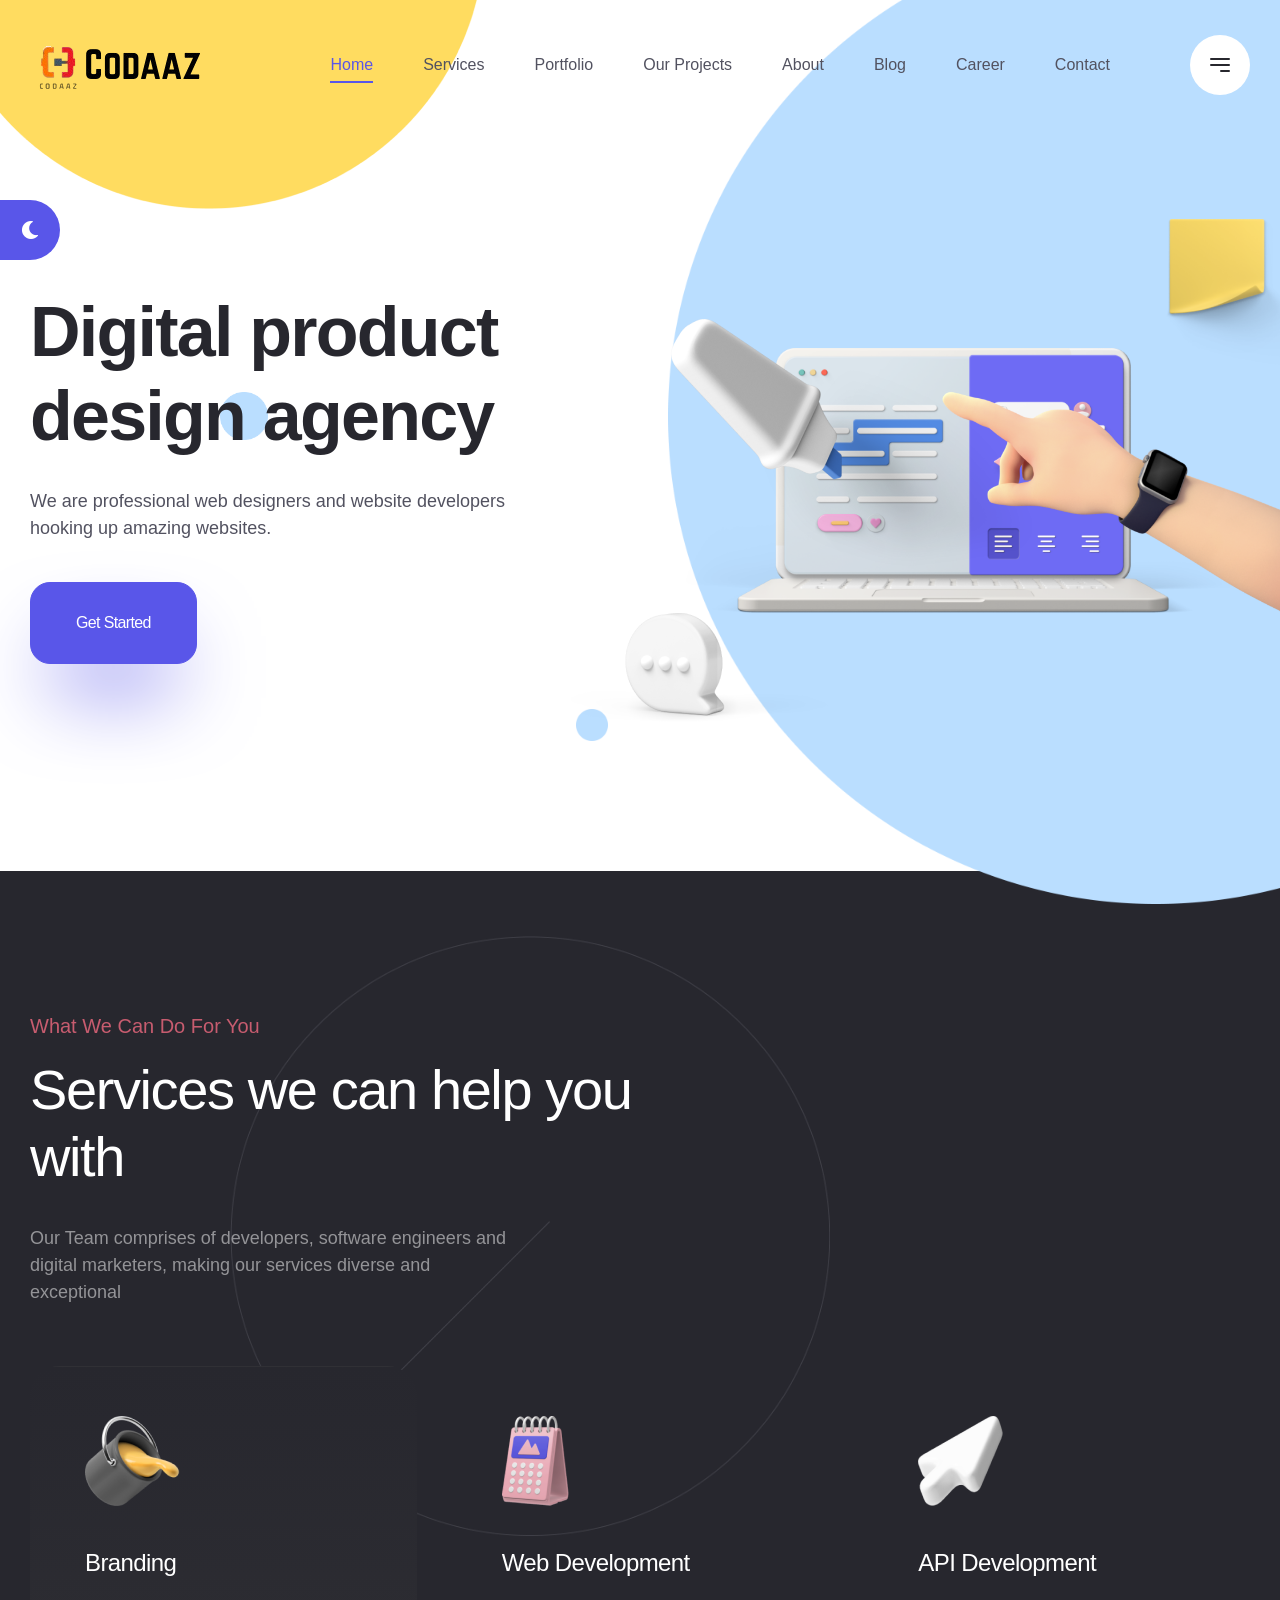
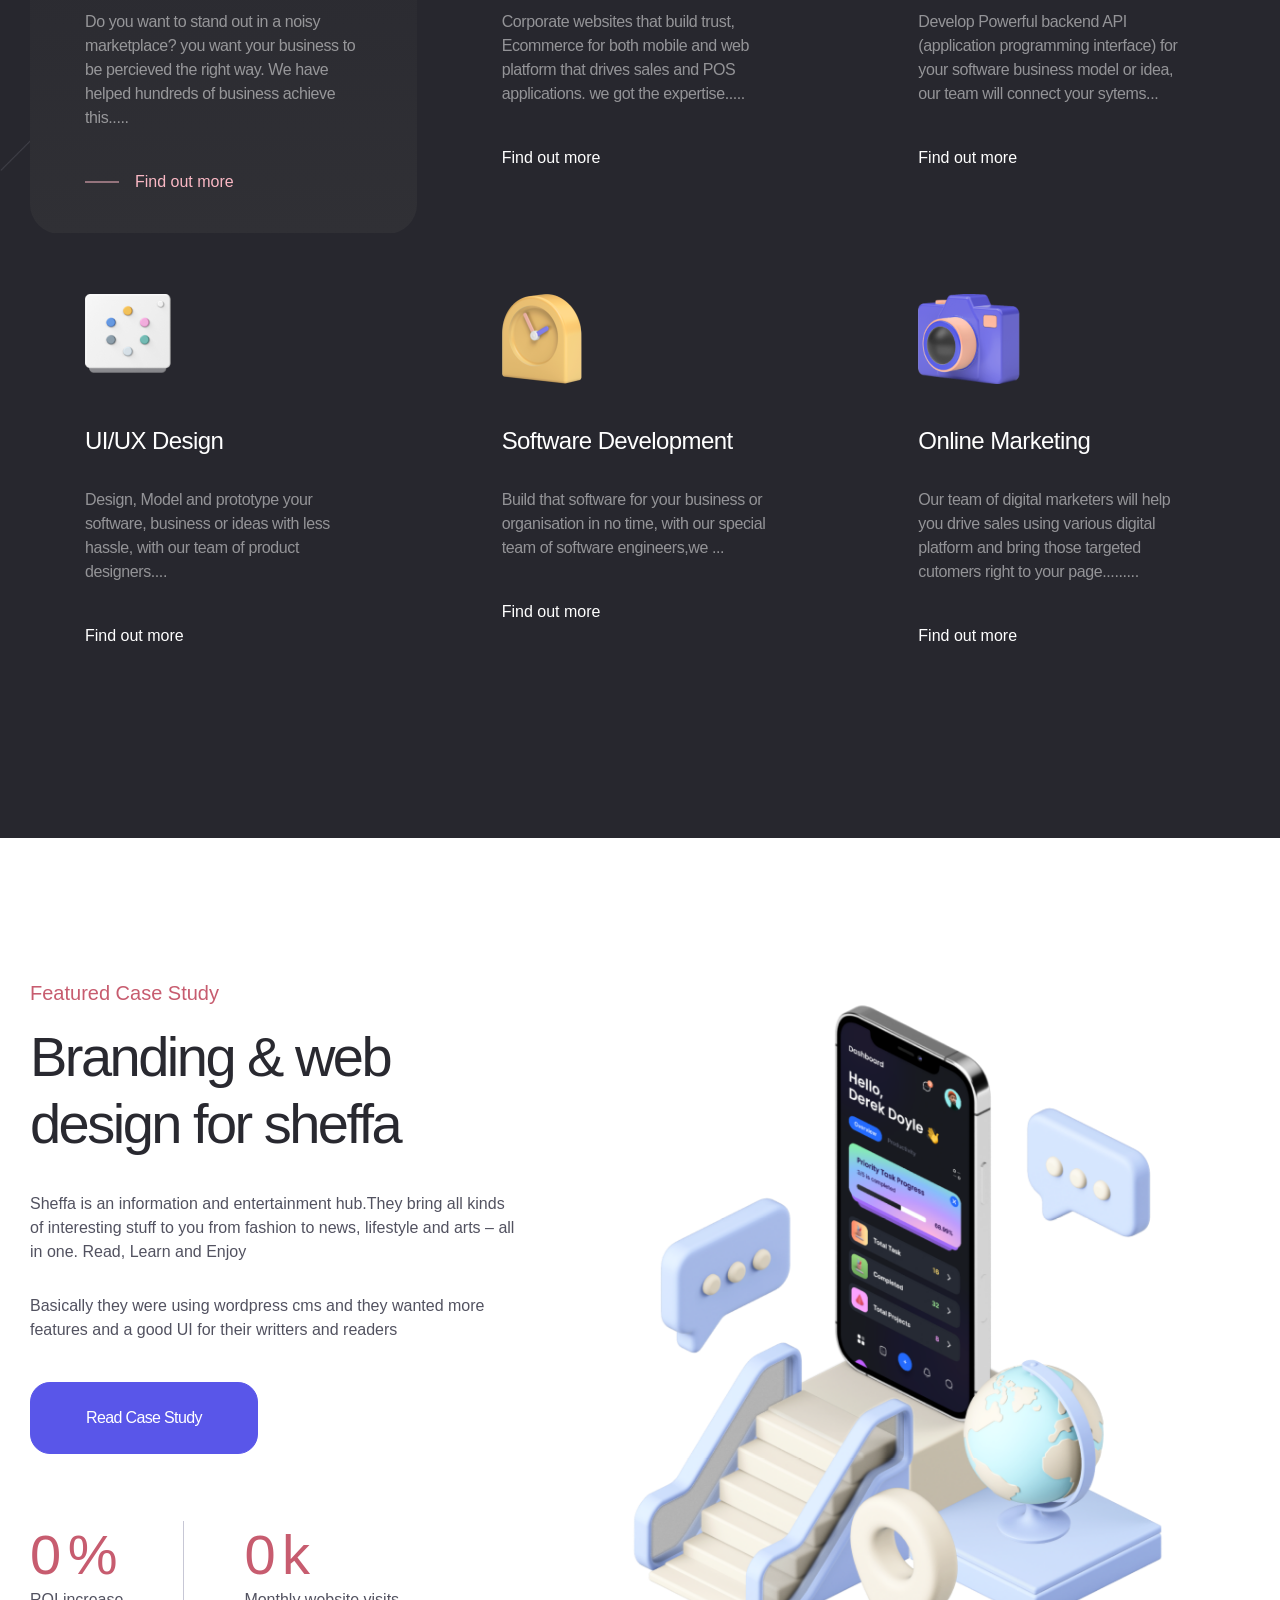
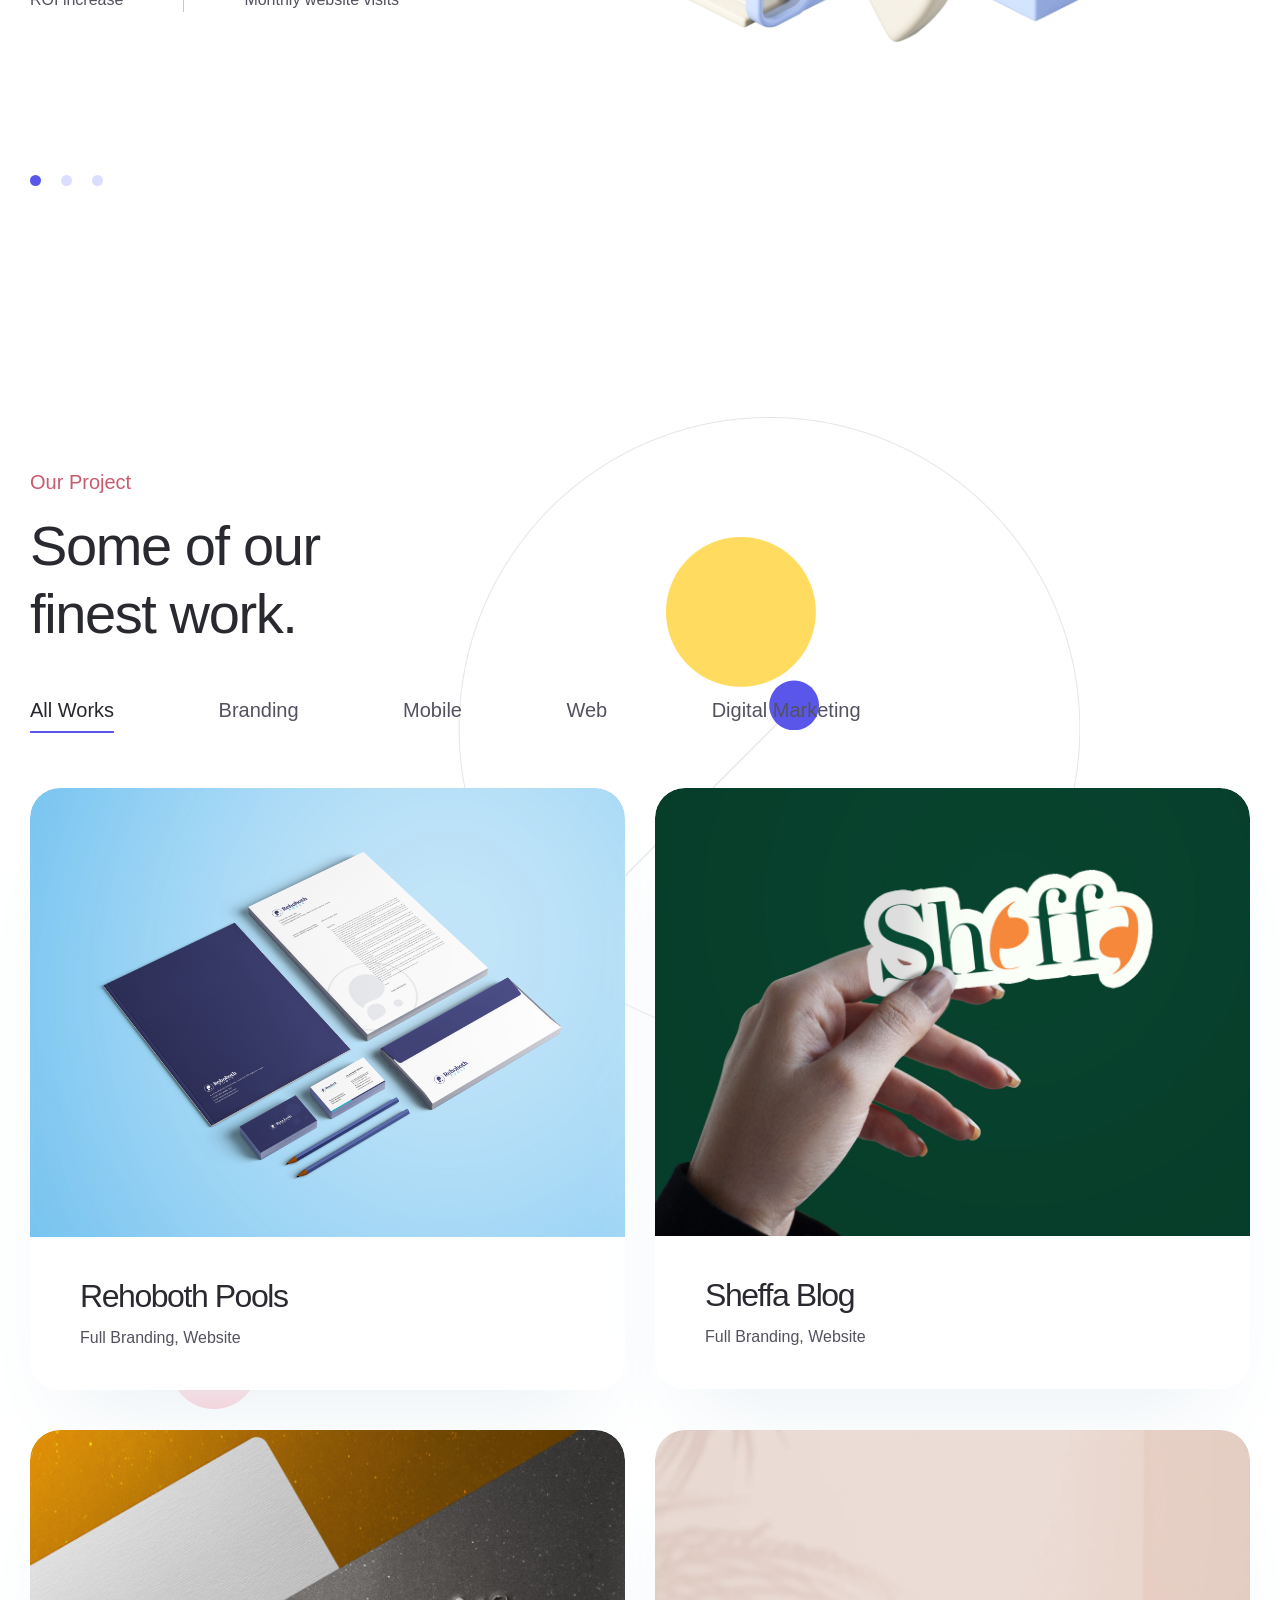
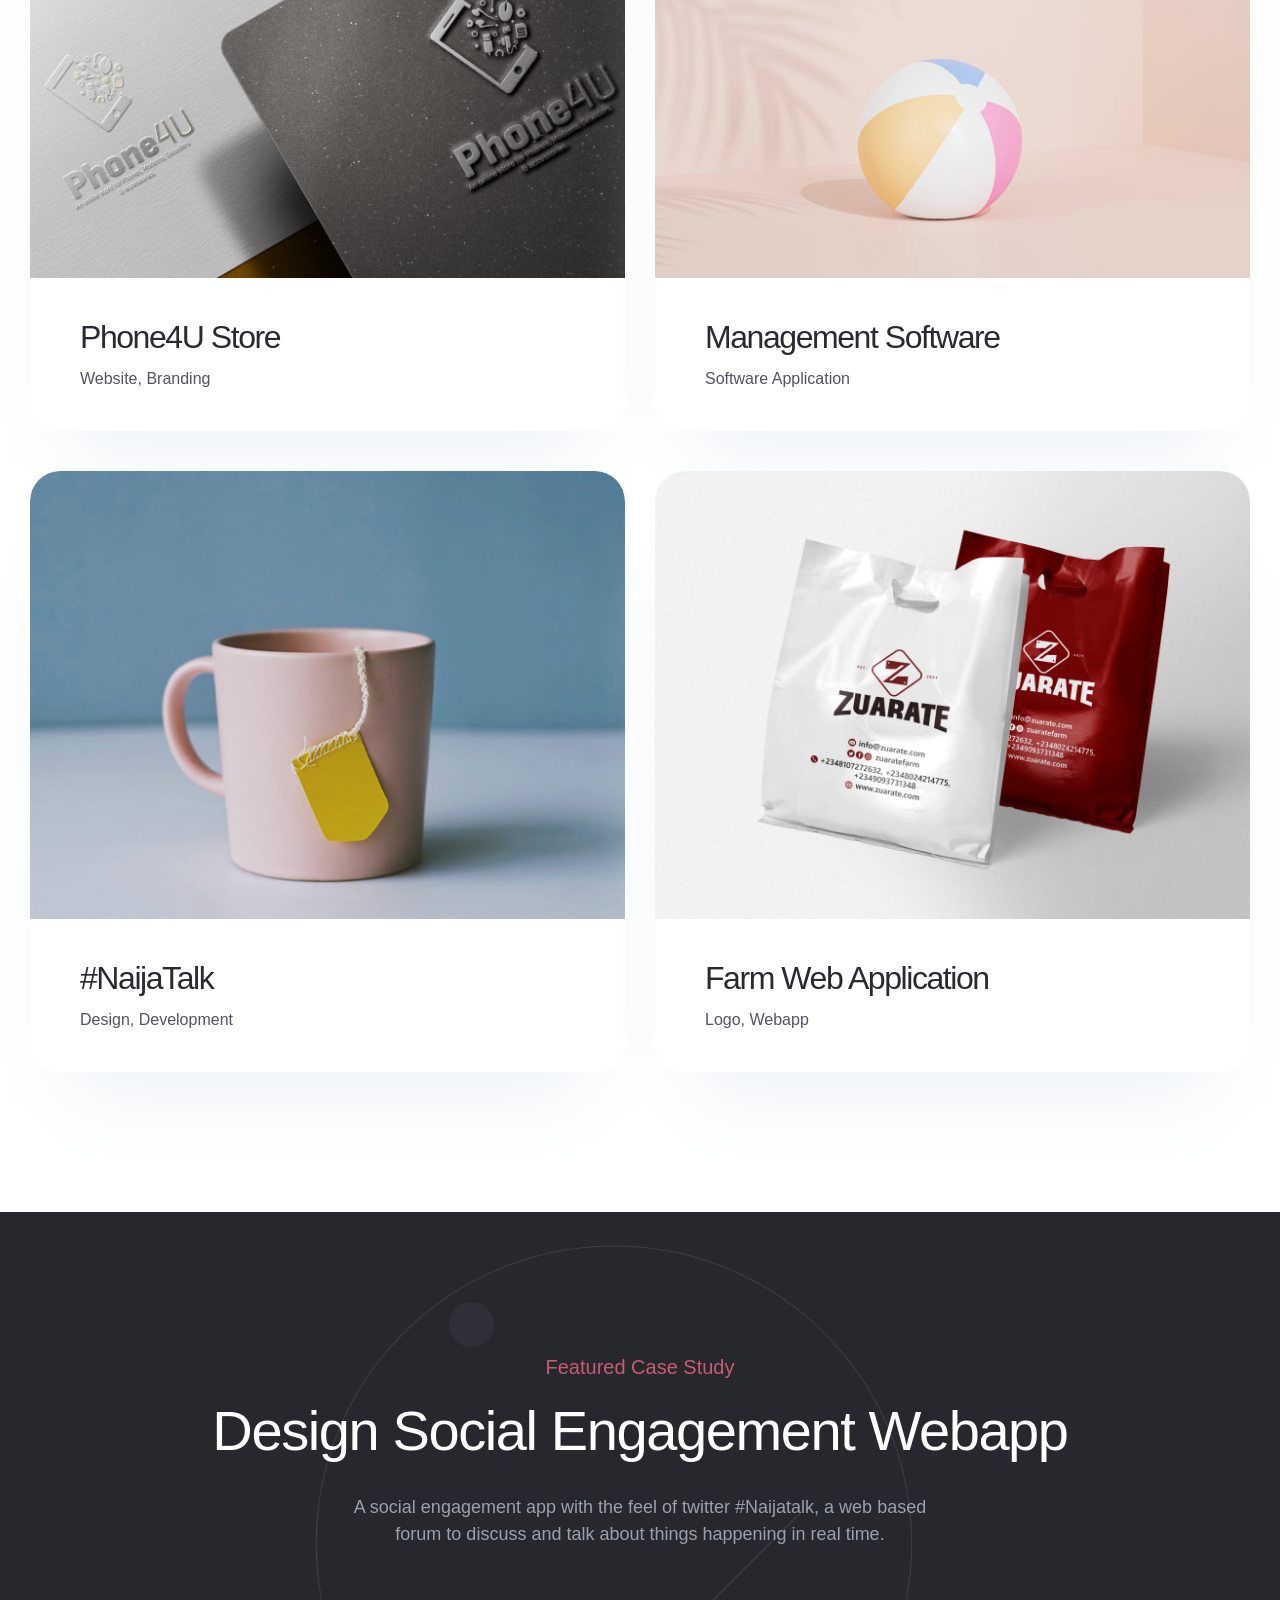
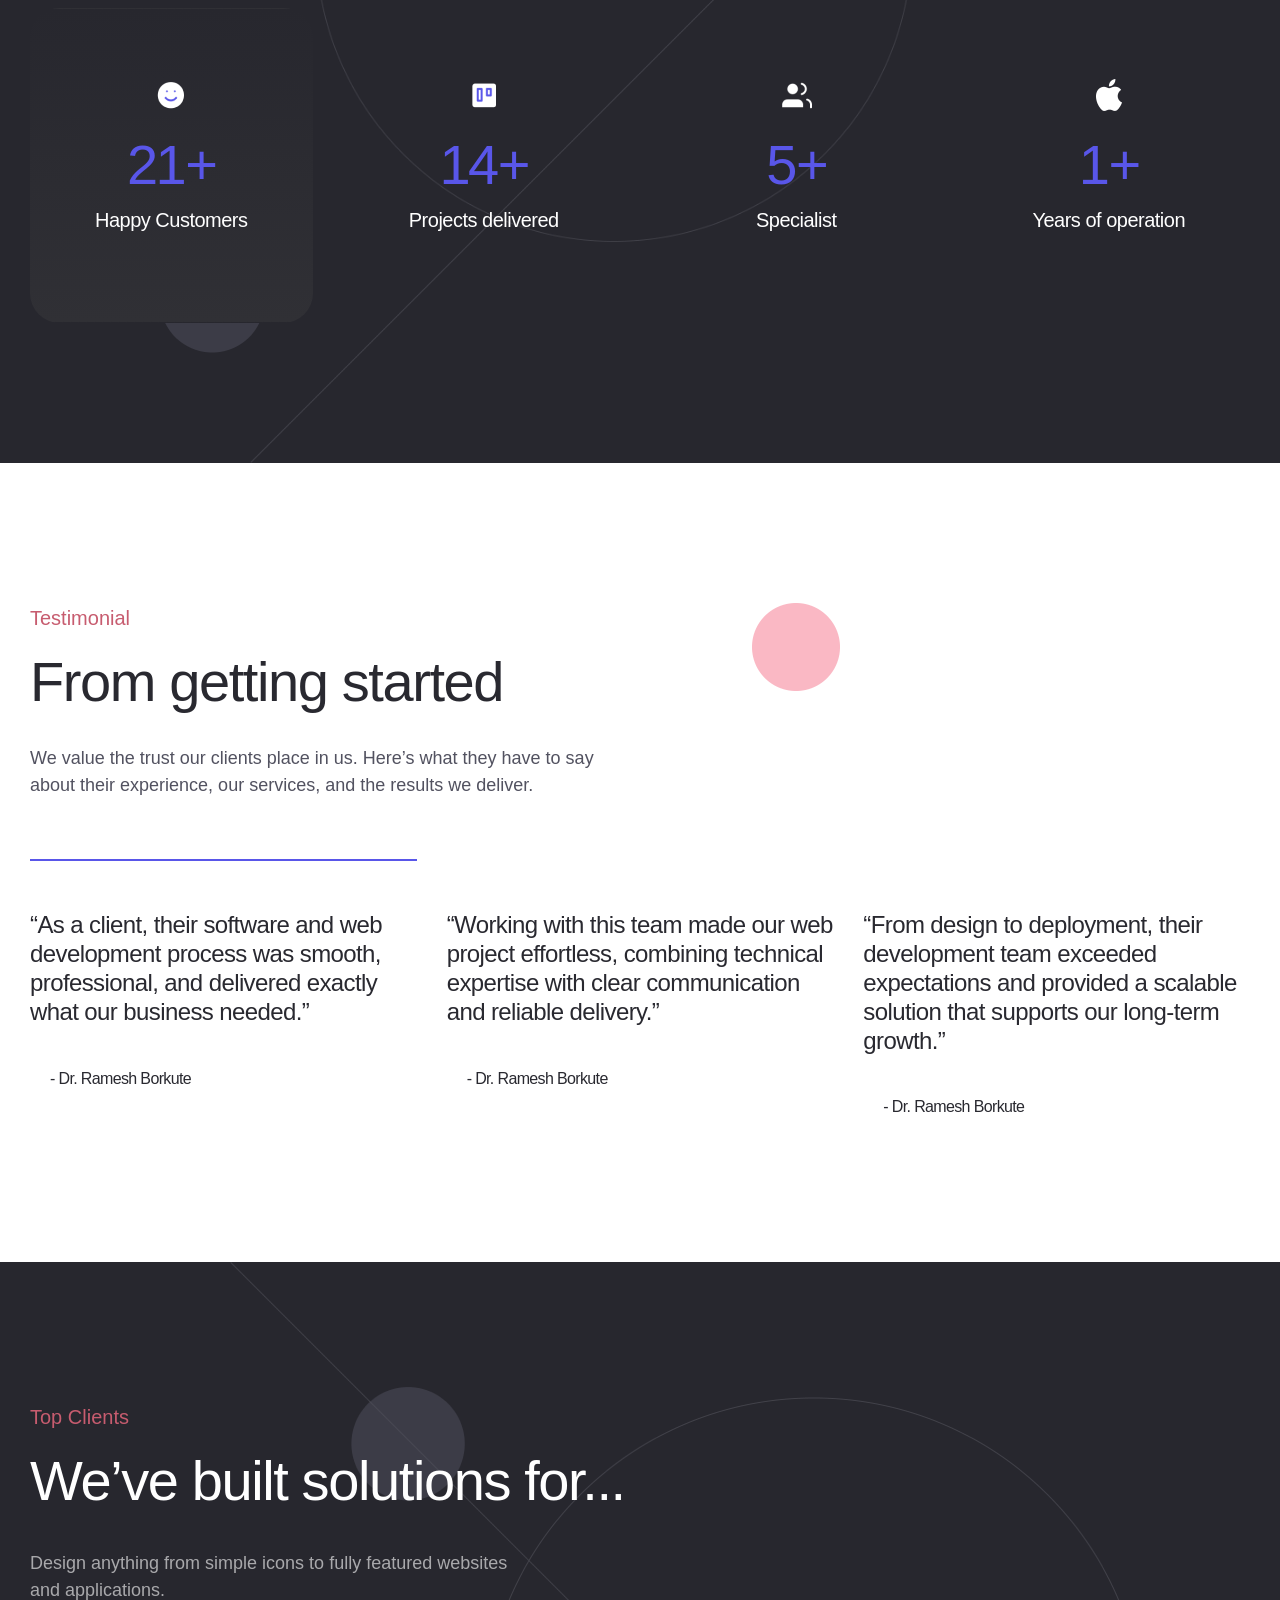
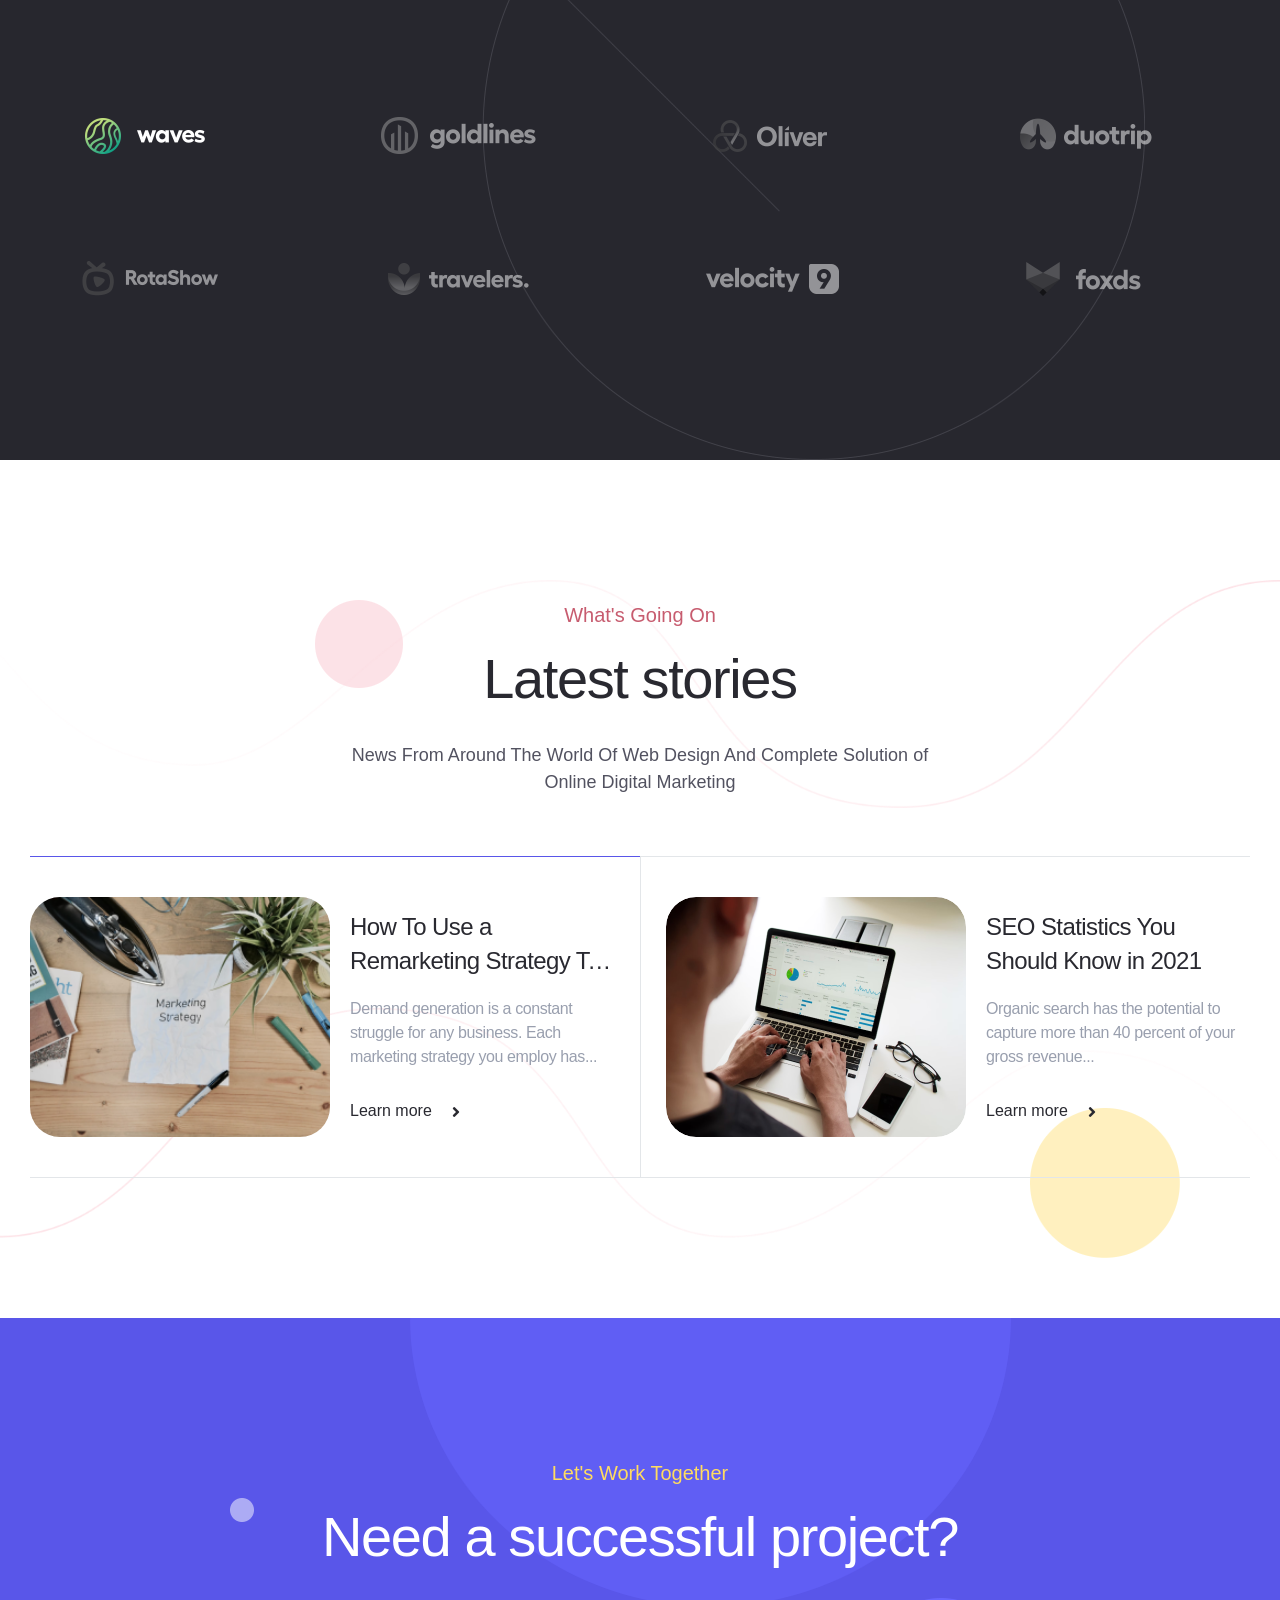
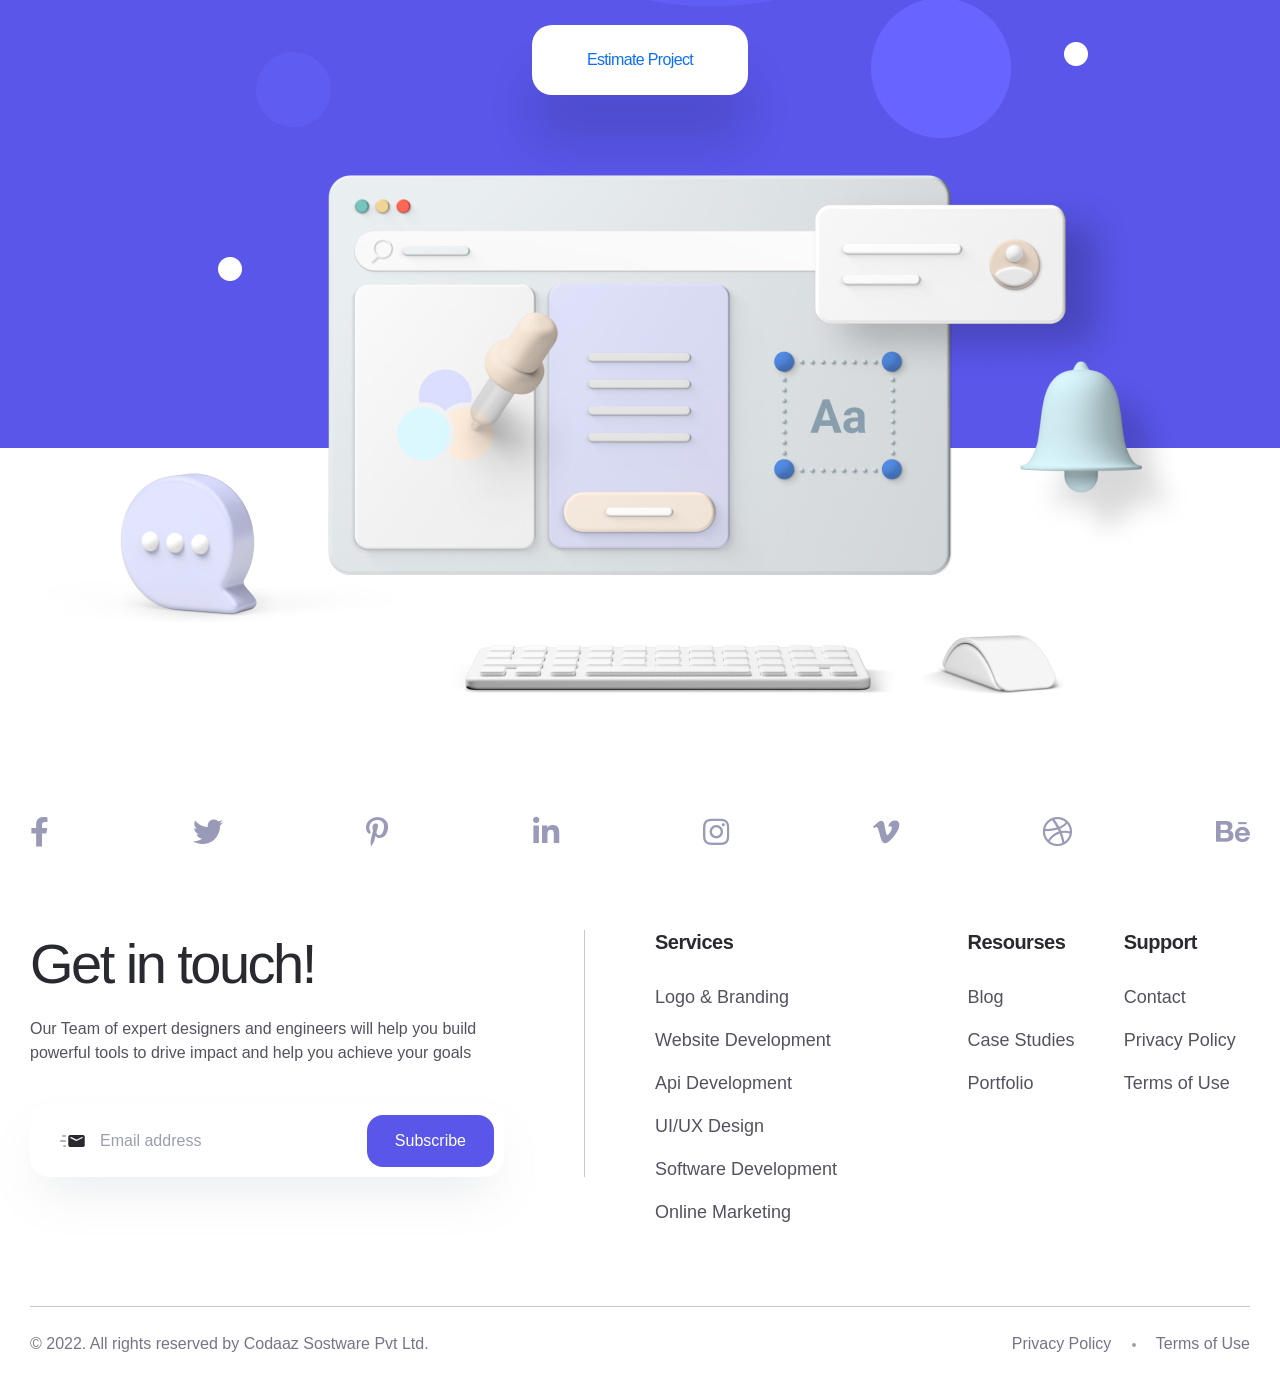
==== commit d8b8f167: "Add Our Projects page and fix inner-page header" ====
--- a/index.html
+++ b/index.html
@@ -1,4 +1,4 @@
-﻿<!DOCTYPE html>
+<!DOCTYPE html>
 <html class="no-js" lang="en">
 
 <head>
@@ -86,6 +86,7 @@
                                     <li><a href="index.html">Home</a></li>
                                     <li><a href="service.html">Services</a></li>
                                     <li><a href="portfolio.html">Portfolio</a></li>
+                                    <li><a href="projects.html">Our Projects</a></li>
                                     <li><a href="about-us.html">About</a></li>                                    
                                     <li><a href="blog.html">Blog</a></li>
                                     <li><a href="careers.html">Career</a></li>
--- a/assets/css/app.css
+++ b/assets/css/app.css
@@ -9842,3 +9842,23 @@
         padding-bottom: 0;
     }
 }
+
+/*-------------------------
+    Inner pages header fix
+    The banner used a fixed -80px margin to slide under the header, but the header is taller
+    than 80px between 1200px and 1599px, which left a white strip above the banner.
+    Letting the header float over the banner makes it work at every screen width.
+-------------------------*/
+@supports selector(:has(*)) {
+    .axil-header:has(+ .breadcrumb-banner) {
+        position: absolute;
+        top: 0;
+        left: 0;
+        right: 0;
+        width: 100%;
+    }
+
+    .axil-header + .breadcrumb-banner {
+        margin-top: 0;
+    }
+}
